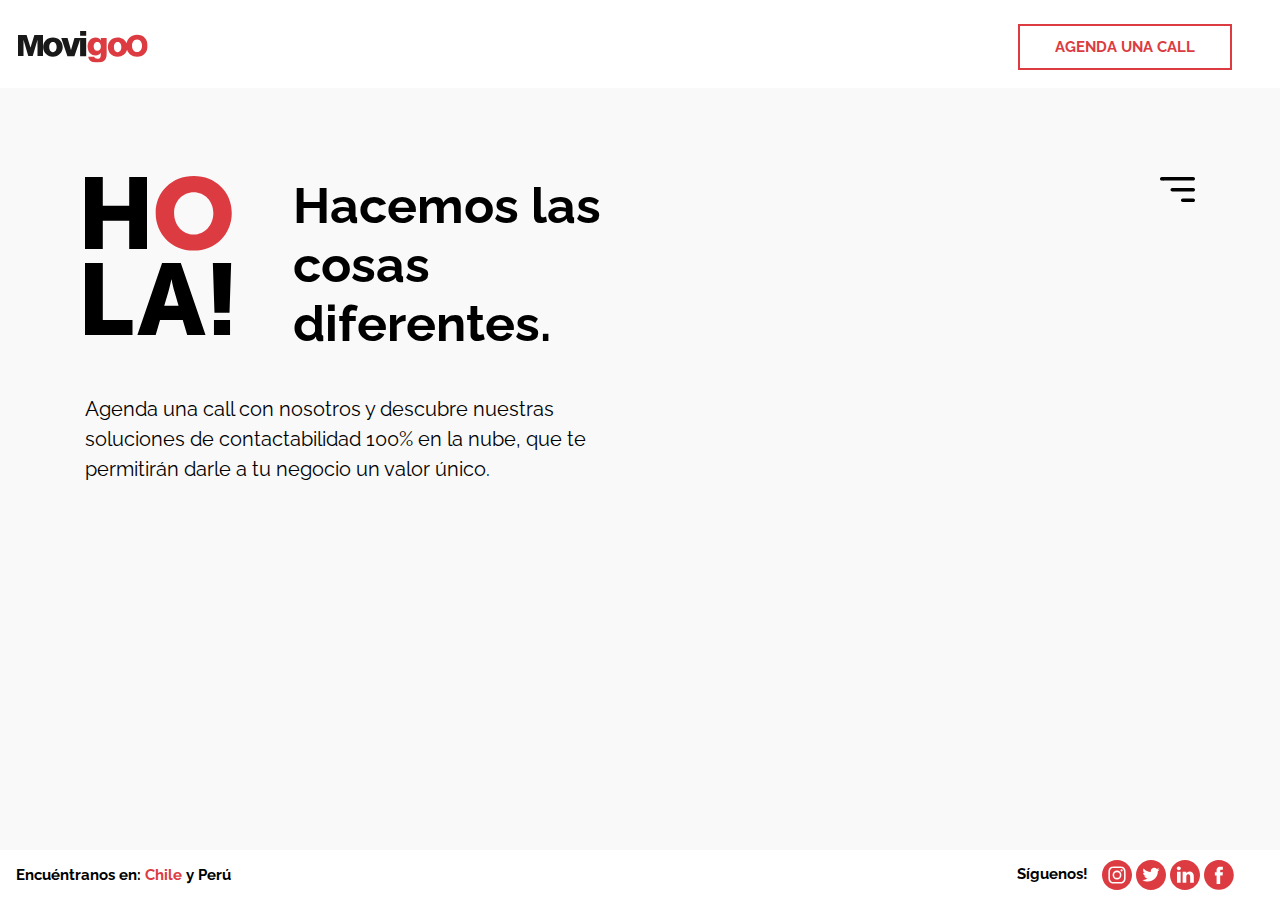
==== index.html @ a59d6f57 "Subiendo sitio Movigoo completo" ====
<!DOCTYPE html>
<html lang="es">
<head>
  <meta charset="UTF-8">
  <meta name="viewport" content="width=device-width, initial-scale=1.0">
  <meta http-equiv="X-UA-Compatible" content="ie=edge">
  <title>..:: Movigoo ::..</title>
  <link rel="stylesheet" href="css/bootstrap.min.css">
  <link rel="stylesheet" href="css/fontawesome.min.css">
  <link rel="stylesheet" href="css/estilos.css">
</head>
<body>
  <header>
    <div class="row w-100 h-100 align-content-center">
      <div class="col-5 col-md-6 d-flex align-items-center logo">
        <a href="index.html"><img src="images/logo.svg" alt="Movigoo"></a>
      </div>
      <div class="col-7 col-md-6 btn_header">
        <a href="#" class="btn btn-outline-danger">AGENDA UNA CALL</a>
      </div>
    </div>
  </header>
  <main>
    <section id="home">
      <div class="container">
        <div class="row">
          <div class="col-md-6 left_content">
            <div class="top_content d-flex">
              <img src="images/hola.svg" alt="Hola" class="img-fluid">
              <h1>Hacemos las cosas diferentes.</h1>
            </div>
            <div class="bottom_content">
              <p>
                Agenda una call con nosotros y descubre nuestras soluciones de contactabilidad 100% en la nube, que te permitirán darle a tu negocio un valor único.
              </p>
            </div>
          </div>
          <div class="col-md-6 right_content">
            <a id="menu_ppal" href="index.html" class="mn_hamb">
              <img src="images/menu-negro.svg" alt="Menu" class="img-fluid" id="img_menu">
            </a>
            <div id="mySidenav" class="sidenav">
              <a id="cerrar" href="javascript:void(0)" class="closebtn">&times;</a>
              <div class="item_menu">
                Soluciones
                <ul>
                  <li>
                    <a href="soluciones_clientes.html">Experiencia de clientes</a>
                  </li>
                  <li>
                    <a href="soluciones_marketing.html">Ventas y Marketing</a>
                  </li>
                  <li>
                    <a href="soluciones_servicios.html">Servicio al Cliente</a>
                  </li>
                </ul>
              </div>
              <div class="item_menu">
                Servicios
                <ul>
                  <li>
                    <a href="pure_cloud.html">PureCloud</a>
                  </li>
                  <li>
                    <a href="digital_touchpoints.html">Digital Touchpoints</a>
                  </li>
                  <li>
                    <a href="speech_analytics.html">Speech Analytics</a>
                  </li>
                  <li>
                    <a href="freshworks.html">Freshworks Suite</a>
                  </li>
                  <li>
                    <a href="chatbots.html">Bots</a>
                  </li>
                </ul>
              </div>
              <a href="nosotros.html" class="item_menu">Nosotros</a>
              <a href="contacto.php" class="item_menu">Contacto</a>
            </div>
          </div>
        </div>
      </div>
    </section>
  </main>
  <footer>
    <div class="row w-100 h-100 align-items-center colm_footer">
      <div class="col-md-6 col-lg-8 d-none d-md-block info">
          Encuéntranos en: <span class="txt_rojo">Chile</span> y Perú
      </div>
      <div class="col-md-6 col-lg-4 rs">
        <span class=" d-none d-md-inline-block txt">Síguenos!</span>
        <a href="https://www.instagram.com/movigoo/" target="_blank"><img src="images/icon-instagram.svg" alt="Instagram" class="img-fluid"></a>
        <a href="https://twitter.com/Movigoo" target="_blank"><img src="images/icon-tw.svg" alt="Twitter" class="img-fluid"></a>
        <a href="https://www.linkedin.com/company/movigoo/" target="_blank"><img src="images/icon-linkedin.svg" alt="Linkedin" class="img-fluid"></a>
        <a href="https://www.facebook.com/movigoo" target="_blank"><img src="images/icon-fb.svg" alt="Facebook" class="img-fluid"></a>
      </div>
    </div>
  </footer>
  <script type="text/javascript" src="js/jquery-3.4.1.min.js"></script>
  <script type="text/javascript" src="js/popper.min.js"></script>
  <script type="text/javascript" src="js/bootstrap.min.js"></script>
  <script type="text/javascript" src="js/scripts.js"></script>
</body>
</html>
---- css/estilos.css ----
@import url("https://fonts.googleapis.com/css?family=Raleway:100,200,300,400,500,600,700,800,900&display=swap");
* {
  padding: 0;
  margin: 0;
  -webkit-box-sizing: border-box;
  -moz-box-sizing: border-box;
  box-sizing: border-box; }

a:active,
a:link,
a:focus,
a:visited,
a:hover,
button:active,
button:link,
button:focus,
button:visited,
button:hover,
.btn-primary:not(:disabled):not(.disabled).active:focus,
.btn-primary:not(:disabled):not(.disabled):active:focus,
.show > .btn-primary.dropdown-toggle:focus {
  box-shadow: none !important;
  outline: 0 !important; }

.btn {
  -webkit-transition: .3s all;
  -moz-transition: .3s all;
  -o-transition: .3s all;
  -ms-transition: .3s all;
  transition: .3s all; }

body {
  color: #000000;
  font-family: 'Raleway', sans-serif;
  font-size: 16px;
  font-weight: 400;
  line-height: 18px; }

header {
  background-color: #ffffff;
  height: 88px;
  overflow: hidden;
  padding: 31px 18px 25px;
  position: relative;
  width: 100%; }
  header .logo {
    text-align: left; }
  header .btn_header {
    text-align: right; }
    header .btn_header a {
      border-color: #dc3b41;
      border-radius: 0;
      border-width: 2px;
      color: #dc3b41;
      font-size: 15px;
      font-weight: 700;
      line-height: normal;
      padding: 12px 35px; }
      header .btn_header a:hover {
        background-color: #dc3b41; }

header.hin_nmenu {
  overflow: visible;
  padding: 0px 14px 0px 42px;
  display: flex;
  display: -ms-flexbox;
  display: -webkit-flex;
  flex-flow: row wrap;
  -webkit-flex-flow: row wrap;
  align-items: center;
  -webkit-align-items: center; }
  header.hin_nmenu .bg-light {
    background-color: transparent !important;
    padding: 0;
    width: 100%; }
    header.hin_nmenu .bg-light .navbar-brand {
      margin-right: 45px; }
      header.hin_nmenu .bg-light .navbar-brand img {
        max-height: 42px; }
    header.hin_nmenu .bg-light .navbar-nav .dropdown-toggle:after {
      display: none; }
    header.hin_nmenu .bg-light .navbar-nav .dropdown-menu {
      border: 0px;
      border-radius: 0;
      box-shadow: 0 2px 10px 0 rgba(0, 0, 0, 0.1);
      top: 58px;
      width: 420px; }
      header.hin_nmenu .bg-light .navbar-nav .dropdown-menu .dropdown-item {
        padding: 0px 30px;
        margin-bottom: 20px; }
        header.hin_nmenu .bg-light .navbar-nav .dropdown-menu .dropdown-item .subtit_seccion {
          color: #262626;
          display: block;
          font-size: 15px;
          font-weight: 400;
          line-height: 2; }
        header.hin_nmenu .bg-light .navbar-nav .dropdown-menu .dropdown-item .tit_seccion {
          color: #262626;
          display: block;
          font-size: 20px;
          font-weight: 700;
          line-height: 1.5; }
        header.hin_nmenu .bg-light .navbar-nav .dropdown-menu .dropdown-item:last-child {
          margin-bottom: 0px; }
        header.hin_nmenu .bg-light .navbar-nav .dropdown-menu .dropdown-item:focus, header.hin_nmenu .bg-light .navbar-nav .dropdown-menu .dropdown-item:hover {
          background-color: transparent; }
          header.hin_nmenu .bg-light .navbar-nav .dropdown-menu .dropdown-item:focus .tit_seccion, header.hin_nmenu .bg-light .navbar-nav .dropdown-menu .dropdown-item:hover .tit_seccion {
            color: #dc3b41; }
    header.hin_nmenu .bg-light .navbar-nav .nav-item .nav-link {
      color: #000;
      font-size: 15px;
      font-weight: 400;
      line-height: normal;
      margin-right: 45px;
      padding: 8px 0px;
      text-transform: uppercase; }
    header.hin_nmenu .bg-light .navbar-nav .nav-item:last-child .nav-link {
      margin-right: 0px; }
    header.hin_nmenu .bg-light .navbar-nav .nav-item:hover .nav-link {
      color: #dc3b41;
      font-weight: 700; }
    header.hin_nmenu .bg-light .navbar-nav .nav-item.dropdown:hover .nav-link {
      color: #dc3b41;
      font-weight: 700; }
    header.hin_nmenu .bg-light .navbar-nav .nav-item.dropdown:hover:after {
      background-color: #dc3b41;
      content: "";
      left: 0;
      height: 3px;
      position: absolute;
      width: 96px; }
    header.hin_nmenu .bg-light .navbar-nav .nav-item.active .nav-link {
      color: #dc3b41;
      font-weight: 700; }
    header.hin_nmenu .bg-light .navbar-nav .nav-item.active.dropdown.show {
      position: relative; }
      header.hin_nmenu .bg-light .navbar-nav .nav-item.active.dropdown.show:after {
        background-color: #dc3b41;
        content: "";
        left: 0;
        height: 3px;
        position: absolute;
        width: 96px; }

.hamb_white .navbar-light .navbar-toggler[aria-expanded="false"] {
  filter: invert(1); }

.marketing {
  background-color: #ff3453;
  height: 662px;
  display: flex;
  display: -ms-flexbox;
  display: -webkit-flex;
  flex-flow: row wrap;
  -webkit-flex-flow: row wrap;
  align-items: center;
  -webkit-align-items: center; }
  .marketing .title h1 {
    font-size: 70px;
    font-weight: 700;
    color: #ffffff; }
  .marketing .title p {
    font-size: 20px;
    line-height: 1.5;
    color: #ffffff;
    margin: 0px;
    padding-top: 20px; }
    .marketing .title p .dark {
      font-weight: 700; }

.servicios {
  background-color: #0096ff;
  height: 662px;
  display: flex;
  display: -ms-flexbox;
  display: -webkit-flex;
  flex-flow: row wrap;
  -webkit-flex-flow: row wrap;
  align-items: center;
  -webkit-align-items: center; }
  .servicios .title h1 {
    font-size: 70px;
    font-weight: 700;
    color: #ffffff; }
  .servicios .title p {
    font-size: 20px;
    line-height: 1.5;
    color: #ffffff;
    margin: 0px;
    padding-top: 20px; }

.communications .title {
  margin-top: 60px; }
  .communications .title h3 {
    font-size: 40px;
    font-weight: 700;
    line-height: 1.5;
    color: #000000;
    margin: 0px;
    margin-bottom: 36px;
    margin-right: 120px; }
  .communications .title p {
    font-size: 20px;
    line-height: 1.5;
    color: #000000;
    margin-top: 34px;
    margin: 0px; }

.communications .box_redes {
  display: flex;
  display: -ms-flexbox;
  display: -webkit-flex;
  flex-flow: column;
  -webkit-flex-flow: column;
  align-items: center;
  -webkit-align-items: center;
  justify-content: center;
  -webkit-justify-content: center;
  margin-top: 42px; }
  .communications .box_redes img {
    width: 93px;
    height: 94px;
    margin-bottom: 19px; }
  .communications .box_redes p {
    font-size: 20px;
    font-weight: 700;
    color: #000000;
    margin: 0px; }

.communications .text {
  margin-top: 60px;
  margin-bottom: 40px; }
  .communications .text p {
    font-size: 20px;
    line-height: 1.5;
    color: #000000;
    margin: 0px; }
    .communications .text p .dark {
      font-weight: 700; }

.clientes {
  background-color: #6727e5;
  height: 662px;
  display: flex;
  display: -ms-flexbox;
  display: -webkit-flex;
  flex-flow: row wrap;
  -webkit-flex-flow: row wrap;
  align-items: center;
  -webkit-align-items: center; }
  .clientes .title h1 {
    font-size: 70px;
    font-weight: 700;
    color: #ffffff;
    text-align: center; }
  .clientes .title p {
    font-size: 20px;
    line-height: 1.5;
    color: #ffffff;
    margin: 0px;
    padding-top: 20px;
    text-align: center;
    margin: 0px 15px; }

.formula .title {
  margin-top: 60px; }
  .formula .title h3 {
    font-size: 40px;
    font-weight: 700;
    line-height: 1.5;
    color: #262626;
    margin-right: 185px;
    margin-bottom: 0px; }
  .formula .title p {
    font-size: 20px;
    line-height: 1.5;
    color: #262626;
    margin-bottom: 0px;
    padding-top: 18px; }

.formula .box {
  margin-top: 52px;
  margin-bottom: 40px;
  display: flex;
  display: -ms-flexbox;
  display: -webkit-flex;
  flex-flow: row;
  -webkit-flex-flow: row;
  align-items: center;
  -webkit-align-items: center; }
  .formula .box img {
    width: 90px;
    height: 90px; }
  .formula .box p {
    color: #262626;
    font-size: 20px;
    line-height: 25px;
    margin-bottom: 0;
    margin-left: 30px;
    margin-right: 67px; }

.formula .text p {
  font-size: 20px;
  line-height: 1.5;
  color: #262626;
  margin: 0px;
  padding-bottom: 40px; }

.questions_section .questions {
  margin-top: 60px;
  display: flex;
  display: -ms-flexbox;
  display: -webkit-flex;
  flex-flow: column;
  -webkit-flex-flow: column;
  align-items: flex-start;
  -webkit-align-items: flex-start;
  justify-content: center;
  -webkit-justify-content: center; }
  .questions_section .questions h3 {
    font-size: 40px;
    font-weight: 700;
    line-height: 1.5;
    color: #000000;
    margin-bottom: 22px; }
  .questions_section .questions p {
    font-size: 20px;
    line-height: 1.5;
    color: #000000;
    margin: 0px; }

.questions_section .box_questions {
  margin-top: 36px; }
  .questions_section .box_questions h3 {
    color: #000000;
    font-size: 20px;
    font-weight: 700;
    line-height: 30px;
    text-align: center; }
  .questions_section .box_questions img {
    width: 110px;
    height: 110px;
    display: flex;
    display: -ms-flexbox;
    display: -webkit-flex;
    margin: 0 auto; }
  .questions_section .box_questions p {
    font-size: 20px;
    color: #000000;
    line-height: 25px;
    margin: 0px;
    padding-top: 15px;
    text-align: center; }

.questions_section .text_info {
  margin-top: 40px; }
  .questions_section .text_info h3 {
    font-weight: 700;
    font-size: 20px;
    line-height: 1.5;
    color: #000000; }
  .questions_section .text_info p {
    font-size: 20px;
    line-height: 1.5;
    color: #000000;
    margin-top: 30px; }

.graphic_marketing {
  margin-top: 36px;
  margin-bottom: 30px; }
  .graphic_marketing .img_graphic_destock {
    width: 1245px;
    height: 475px; }
  .graphic_marketing .img_graphic_movil {
    display: none; }
    .graphic_marketing .img_graphic_movil .background {
      background-color: #ff3453;
      width: 308px;
      height: 45px;
      display: flex;
      display: -ms-flexbox;
      display: -webkit-flex;
      position: relative;
      flex-flow: column;
      -webkit-flex-flow: column;
      align-items: center;
      -webkit-align-items: center;
      justify-content: center;
      -webkit-justify-content: center; }
      .graphic_marketing .img_graphic_movil .background:after {
        content: "";
        border-top: 23px solid transparent;
        border-bottom: 22px solid transparent;
        border-left: 22px solid #ff3453;
        position: absolute;
        right: -22px; }
      .graphic_marketing .img_graphic_movil .background a {
        font-family: Raleway;
        font-size: 20px;
        font-weight: 700;
        color: #ffffff; }

.like_movigoo .info {
  margin-bottom: 66px; }
  .like_movigoo .info p {
    font-size: 20px;
    font-weight: 700;
    line-height: 1.5;
    text-align: center;
    color: #000000;
    margin: 0px; }
    .like_movigoo .info p a {
      text-decoration: none;
      color: #000000; }
  .like_movigoo .info .text_serv {
    text-align: start; }

.like_movigoo .box {
  padding-bottom: 40px;
  border-right: solid 1px #dddddd;
  margin-bottom: 130px; }
  .like_movigoo .box:last-child {
    border-right: none; }
  .like_movigoo .box img {
    width: 110px;
    height: 110px;
    display: flex;
    display: -ms-flexbox;
    display: -webkit-flex;
    margin: 0 auto; }
  .like_movigoo .box p {
    font-size: 20px;
    line-height: 30px;
    text-align: center;
    color: #000000;
    margin: 0px;
    padding: 20px 15px 0px; }
  .like_movigoo .box a:hover {
    text-decoration: none; }
    .like_movigoo .box a:hover p {
      color: #dc3b41; }

.like_movigoo .clientes_box {
  border-right: solid 1px #979797; }

main {
  background-color: #f9f9f9;
  height: calc(100vh - (88px + 50px)); }

#home {
  padding: 88px 0px; }
  #home .left_content,
  #home .right_content {
    height: calc(100vh - (88px + 50px + 88px + 88px)); }
  #home .left_content .top_content {
    margin-bottom: 33px; }
    #home .left_content .top_content img {
      margin-right: 61px;
      max-height: 159px; }
    #home .left_content .top_content h1 {
      font-size: 50px;
      font-weight: 700;
      line-height: normal; }
  #home .left_content .bottom_content p {
    font-size: 20px;
    line-height: 1.5; }
  #home .right_content {
    overflow: hidden;
    position: relative;
    padding-top: 1px;
    text-align: right; }
    #home .right_content .sidenav {
      height: 100%;
      width: 100%;
      position: absolute;
      z-index: 1;
      top: 0;
      right: -570px;
      background-color: #f9f9f9;
      overflow-x: hidden;
      -webkit-transition: .3s all;
      -moz-transition: .3s all;
      -o-transition: .3s all;
      -ms-transition: .3s all;
      transition: .3s all;
      padding-top: 60px; }
      #home .right_content .sidenav .item_menu {
        color: #000000;
        cursor: pointer;
        text-decoration: none;
        font-size: 70px;
        font-weight: 700;
        line-height: normal;
        display: block;
        text-transform: uppercase;
        -webkit-transition: .3s all;
        -moz-transition: .3s all;
        -o-transition: .3s all;
        -ms-transition: .3s all;
        transition: .3s all; }
        #home .right_content .sidenav .item_menu ul {
          display: none;
          -webkit-transition: .3s all;
          -moz-transition: .3s all;
          -o-transition: .3s all;
          -ms-transition: .3s all;
          transition: .3s all; }
      #home .right_content .sidenav .item_menu.active {
        color: #dc3b41; }
        #home .right_content .sidenav .item_menu.active ul {
          display: block; }
          #home .right_content .sidenav .item_menu.active ul li {
            height: 24px;
            margin-bottom: 8px;
            display: flex;
            display: -ms-flexbox;
            display: -webkit-flex;
            flex-flow: row wrap;
            -webkit-flex-flow: row wrap;
            align-items: center;
            -webkit-align-items: center;
            justify-content: flex-end;
            -webkit-justify-content: flex-end; }
            #home .right_content .sidenav .item_menu.active ul li a {
              color: #000000;
              font-size: 20px;
              font-weight: 400;
              line-height: normal;
              text-transform: none; }
              #home .right_content .sidenav .item_menu.active ul li a:hover {
                color: #dc3b41;
                text-decoration: none; }
      #home .right_content .sidenav .closebtn {
        color: #000000;
        position: absolute;
        top: -18px;
        right: 10px;
        font-size: 90px;
        line-height: 50px;
        margin-left: 50px; }
        #home .right_content .sidenav .closebtn:hover {
          color: #dc3b41;
          text-decoration: none; }
    #home .right_content .open {
      right: 0; }

#pureCloudHeader {
  background-color: #f9f9f9;
  min-height: 662px;
  padding: 60px 0px; }
  #pureCloudHeader .content_header {
    position: relative;
    display: flex;
    display: -ms-flexbox;
    display: -webkit-flex;
    flex-flow: row wrap;
    -webkit-flex-flow: row wrap;
    align-items: center;
    -webkit-align-items: center;
    justify-content: center;
    -webkit-justify-content: center; }
    #pureCloudHeader .content_header .title_header {
      width: 100%;
      height: 38px; }
      #pureCloudHeader .content_header .title_header p.top_header {
        font-size: 20px;
        line-height: 30px;
        margin: 0;
        text-align: center; }
      #pureCloudHeader .content_header .title_header figure {
        margin-bottom: 18px;
        position: absolute;
        right: 0;
        top: 0; }
    #pureCloudHeader .content_header .center_content {
      margin-top: 22px; }
      #pureCloudHeader .content_header .center_content p.txt_center {
        font-size: 30px;
        line-height: 40px;
        margin-bottom: 28px;
        text-align: center; }
      #pureCloudHeader .content_header .center_content .box_buttons {
        text-align: center;
        margin-bottom: 17px; }
        #pureCloudHeader .content_header .center_content .box_buttons .btn {
          border-radius: 0;
          font-size: 20px;
          font-weight: 700;
          height: 60px;
          width: 210px;
          text-transform: uppercase; }
        #pureCloudHeader .content_header .center_content .box_buttons .btn-danger {
          background-color: #dc3b41;
          border: solid 2px #dc3b41;
          color: white; }
          #pureCloudHeader .content_header .center_content .box_buttons .btn-danger:hover {
            background-color: white;
            border-color: #dc3b41;
            color: #dc3b41; }
        #pureCloudHeader .content_header .center_content .box_buttons .btn-outline-danger {
          border: solid 2px #dc3b41;
          color: #dc3b41; }
          #pureCloudHeader .content_header .center_content .box_buttons .btn-outline-danger:hover {
            background-color: #dc3b41;
            border-color: #dc3b41;
            color: white; }
    #pureCloudHeader .content_header p.txt_preg {
      color: #000;
      font-size: 15px;
      line-height: 2;
      text-align: center; }
      #pureCloudHeader .content_header p.txt_preg a {
        color: #000;
        font-weight: 700; }

#pureCloudHeaderRedSection {
  background-color: #dc3b41;
  color: white;
  padding: 90px 0px 37px;
  position: relative;
  text-align: center; }
  #pureCloudHeaderRedSection .img_sticky {
    position: absolute;
    left: 0;
    margin: 0 auto;
    right: 0;
    top: -280px; }
  #pureCloudHeaderRedSection .pchrs_content h4 {
    font-size: 30px;
    font-weight: 700;
    line-height: 1;
    margin-bottom: 12px; }
  #pureCloudHeaderRedSection .pchrs_content p {
    font-size: 25px;
    font-weight: 400;
    line-height: 1.4;
    margin: 0px auto 23px;
    max-width: 80%; }
  #pureCloudHeaderRedSection .pchrs_content figure img:first-child {
    max-height: 39px; }
  #pureCloudHeaderRedSection .pchrs_content figure img:nth-child(2) {
    max-height: 60px; }
  #pureCloudHeaderRedSection .pchrs_content figure img:nth-child(3) {
    max-height: 37px; }
  #pureCloudHeaderRedSection .pchrs_content figure img:not(:last-child) {
    margin-right: 18px; }

#pureCloudContent {
  padding: 40px 0px 0px; }
  #pureCloudContent p {
    font-size: 20px;
    line-height: 1.5; }
  #pureCloudContent p.txt_grande {
    font-size: 25px;
    line-height: 1.4; }
  #pureCloudContent .titulo {
    margin-bottom: 33px; }
    #pureCloudContent .titulo h1 {
      font-size: 40px;
      font-weight: 700;
      line-height: 1.5;
      margin-bottom: 10px;
      text-transform: uppercase; }
  #pureCloudContent .texto_centrado {
    margin-bottom: 54px; }
    #pureCloudContent .texto_centrado p b {
      display: block; }
    #pureCloudContent .texto_centrado p:last-child {
      margin-bottom: 0px; }
    #pureCloudContent .texto_centrado .integraciones {
      margin-top: 25px;
      text-align: center; }
      #pureCloudContent .texto_centrado .integraciones img {
        margin-right: 34px; }
        #pureCloudContent .texto_centrado .integraciones img:nth-child(1) {
          max-height: 101px; }
        #pureCloudContent .texto_centrado .integraciones img:nth-child(2) {
          max-height: 40px; }
        #pureCloudContent .texto_centrado .integraciones img:nth-child(3) {
          margin-right: 0px;
          max-height: 101px; }
  #pureCloudContent .iconos_texto .top {
    display: flex;
    display: -ms-flexbox;
    display: -webkit-flex;
    flex-flow: row;
    -webkit-flex-flow: row;
    align-items: center;
    -webkit-align-items: center;
    justify-content: flex-start;
    -webkit-justify-content: flex-start; }
    #pureCloudContent .iconos_texto .top figure img {
      max-height: 80px; }
    #pureCloudContent .iconos_texto .top h3 {
      font-size: 20px;
      font-weight: 700;
      line-height: normal;
      margin-left: 20px;
      text-transform: uppercase; }

#pureCloudFooter .text_precios {
  margin-top: 60px; }
  #pureCloudFooter .text_precios p {
    font-size: 25px;
    line-height: 1.4;
    text-align: center;
    color: #000000; }
  #pureCloudFooter .text_precios .dark {
    font-weight: 700;
    padding-top: 20px;
    margin: 0px; }
  #pureCloudFooter .text_precios .box_buttons {
    display: flex;
    display: -ms-flexbox;
    display: -webkit-flex;
    flex-flow: column;
    -webkit-flex-flow: column;
    align-items: center;
    -webkit-align-items: center;
    justify-content: center;
    -webkit-justify-content: center;
    margin-top: 58px;
    margin-bottom: 138px; }
    #pureCloudFooter .text_precios .box_buttons .btn-danger {
      background-color: #dc3b41;
      border: 2px solid #dc3b41;
      border-radius: 0;
      width: 448px;
      height: 60px;
      font-size: 20px;
      font-weight: 700;
      text-align: center; }
      #pureCloudFooter .text_precios .box_buttons .btn-danger:hover {
        background-color: #FFF;
        border-color: #dc3b41;
        color: #dc3b41; }
    #pureCloudFooter .text_precios .box_buttons .precio_button {
      border-radius: 0;
      width: 448px;
      height: 60px;
      font-size: 20px;
      font-weight: 700;
      text-align: center;
      color: #dc3b41;
      border: solid 3px #dc3b41;
      border-radius: none !important; }
      #pureCloudFooter .text_precios .box_buttons .precio_button:hover {
        background-color: #dc3b41;
        border-color: #dc3b41;
        color: #FFF; }
  #pureCloudFooter .text_precios .mg-pb {
    margin: 0px 0px 60px; }
  #pureCloudFooter .text_precios .top_content {
    text-align: left; }
    #pureCloudFooter .text_precios .top_content h2 {
      font-size: 40px;
      font-weight: 700;
      margin-bottom: 20px;
      line-height: 1.5; }
    #pureCloudFooter .text_precios .top_content p {
      font-size: 20px;
      line-height: 1.5;
      margin-bottom: 60px;
      text-align: left; }

.mb-80 {
  margin-bottom: 80px; }

.inicio_digitalt {
  background-color: #7d00ff;
  min-height: 662px;
  padding: 0px 0px;
  display: flex;
  display: -ms-flexbox;
  display: -webkit-flex;
  flex-flow: row wrap;
  -webkit-flex-flow: row wrap;
  align-items: center;
  -webkit-align-items: center;
  justify-content: center;
  -webkit-justify-content: center; }
  .inicio_digitalt .content_header {
    position: relative;
    display: flex;
    display: -ms-flexbox;
    display: -webkit-flex;
    flex-flow: row wrap;
    -webkit-flex-flow: row wrap;
    align-items: center;
    -webkit-align-items: center;
    justify-content: center;
    -webkit-justify-content: center; }
    .inicio_digitalt .content_header .title_header {
      width: 100%;
      height: 38px; }
      .inicio_digitalt .content_header .title_header h1 {
        font-size: 40px;
        font-weight: 700;
        line-height: 1.5;
        text-align: center;
        color: #ffffff; }
    .inicio_digitalt .content_header .center_content {
      margin-top: 22px; }
      .inicio_digitalt .content_header .center_content p {
        font-size: 30px;
        line-height: 1.33;
        text-align: center;
        color: #ffffff;
        padding: 0px 33px; }
      .inicio_digitalt .content_header .center_content .box_buttons {
        text-align: center;
        margin-bottom: 17px; }
        .inicio_digitalt .content_header .center_content .box_buttons .btn {
          border-radius: 0;
          font-size: 20px;
          font-weight: 700;
          height: 60px;
          width: 210px;
          text-transform: uppercase; }
        .inicio_digitalt .content_header .center_content .box_buttons .btn-danger {
          background-color: #dc3b41;
          border: solid 2px #dc3b41;
          color: white;
          margin-right: 30px; }
          .inicio_digitalt .content_header .center_content .box_buttons .btn-danger:hover {
            background-color: white;
            border-color: #dc3b41;
            color: #dc3b41; }
        .inicio_digitalt .content_header .center_content .box_buttons .btn-outline-danger {
          border: solid 2px #ffffff;
          color: #ffffff; }
          .inicio_digitalt .content_header .center_content .box_buttons .btn-outline-danger:hover {
            background-color: #dc3b41;
            border-color: #dc3b41;
            color: white; }
    .inicio_digitalt .content_header p.txt_preg {
      font-size: 15px;
      line-height: 2;
      text-align: center;
      color: #ffffff; }
      .inicio_digitalt .content_header p.txt_preg a {
        color: #ffffff;
        font-weight: 700; }
  .inicio_digitalt .redes ul {
    list-style: none;
    display: flex;
    display: -ms-flexbox;
    display: -webkit-flex;
    flex-flow: row wrap;
    -webkit-flex-flow: row wrap;
    align-items: center;
    -webkit-align-items: center;
    justify-content: center;
    -webkit-justify-content: center; }
    .inicio_digitalt .redes ul li {
      margin-right: 20px; }
      .inicio_digitalt .redes ul li:last-child {
        margin-right: 0px; }
      .inicio_digitalt .redes ul li img {
        max-height: 50px; }

.text_digital .box {
  display: flex;
  display: -ms-flexbox;
  display: -webkit-flex;
  flex-flow: row;
  -webkit-flex-flow: row;
  align-items: center;
  -webkit-align-items: center;
  justify-content: flex-start;
  -webkit-justify-content: flex-start;
  margin-top: 60px;
  margin-bottom: 40px; }
  .text_digital .box:last-child {
    border: none; }
  .text_digital .box ul {
    display: flex;
    display: -ms-flexbox;
    display: -webkit-flex;
    flex-flow: row;
    -webkit-flex-flow: row;
    align-items: center;
    -webkit-align-items: center;
    justify-content: flex-start;
    -webkit-justify-content: flex-start;
    width: 100%;
    list-style: none; }
    .text_digital .box ul li {
      padding: 0px 30px 0px 30px;
      border-right: solid 2px #979797; }
      .text_digital .box ul li:last-child {
        border: none; }
      .text_digital .box ul li:first-child {
        padding: 0px 30px 0px 0px; }
      .text_digital .box ul li a {
        font-size: 20px;
        color: #000000;
        text-transform: uppercase;
        text-decoration: none; }
      .text_digital .box ul li .active {
        color: #7d00ff;
        font-weight: 700; }

.text_digital .text p {
  font-size: 20px;
  line-height: 1.5;
  color: #000000; }

.text_digital .text .title_box {
  font-size: 40px;
  font-weight: 700;
  line-height: 1.5;
  color: #000000; }

.text_digital .Benefits p {
  font-size: 25px;
  line-height: 1.4;
  color: #000000;
  margin: 0px;
  padding-bottom: 30px; }

.text_digital .Benefits .box_buttons_benefits {
  margin-bottom: 58px; }
  .text_digital .Benefits .box_buttons_benefits .wasp {
    width: 331px;
    height: 80px;
    background-color: #00dc87;
    font-size: 20px;
    font-weight: 700;
    text-align: center;
    color: #ffffff;
    text-transform: uppercase;
    border: none;
    border-radius: 0;
    margin-right: 30px; }
    .text_digital .Benefits .box_buttons_benefits .wasp img {
      width: 38px;
      height: 38px;
      margin-right: 10px; }
  .text_digital .Benefits .box_buttons_benefits .chat {
    width: 331px;
    height: 80px;
    background-color: #3d3193;
    font-weight: 700;
    font-size: 20px;
    text-align: center;
    color: #ffffff;
    text-transform: uppercase;
    border: none;
    border-radius: 0; }
    .text_digital .Benefits .box_buttons_benefits .chat img {
      width: 38px;
      height: 44px;
      margin-right: 10px; }
  .text_digital .Benefits .box_buttons_benefits .btn {
    line-height: 3.2; }

.text_digital .text_precios p {
  font-size: 25px;
  line-height: 1.4;
  text-align: center;
  color: #000000; }

.text_digital .text_precios .dark {
  font-weight: 700;
  padding-top: 20px;
  margin: 0px; }

.text_digital .text_precios .box_buttons {
  display: flex;
  display: -ms-flexbox;
  display: -webkit-flex;
  flex-flow: column;
  -webkit-flex-flow: column;
  align-items: center;
  -webkit-align-items: center;
  justify-content: center;
  -webkit-justify-content: center;
  margin-top: 58px;
  margin-bottom: 138px; }
  .text_digital .text_precios .box_buttons .precio_button {
    width: 448px;
    height: 60px;
    font-size: 20px;
    font-weight: 700;
    text-align: center;
    color: #dc3b41;
    border: solid 3px #dc3b41;
    border-radius: none !important; }

.inicio_chatbots {
  background-color: #3d3193;
  min-height: 662px;
  padding: 168px 0px; }
  .inicio_chatbots .content_header {
    position: relative;
    display: flex;
    display: -ms-flexbox;
    display: -webkit-flex;
    flex-flow: row wrap;
    -webkit-flex-flow: row wrap;
    align-items: center;
    -webkit-align-items: center;
    justify-content: center;
    -webkit-justify-content: center; }
    .inicio_chatbots .content_header .title_header {
      width: 100%;
      height: 38px; }
      .inicio_chatbots .content_header .title_header h1 {
        font-size: 40px;
        font-weight: 700;
        line-height: 1.5;
        text-align: center;
        color: #ffffff; }
    .inicio_chatbots .content_header .center_content {
      margin-top: 22px; }
      .inicio_chatbots .content_header .center_content p {
        font-size: 30px;
        line-height: 1.33;
        text-align: center;
        color: #ffffff;
        padding: 0px 33px;
        margin-top: 20px; }
      .inicio_chatbots .content_header .center_content .box_buttons {
        text-align: center;
        margin-top: 68px; }
        .inicio_chatbots .content_header .center_content .box_buttons .btn {
          border-radius: 0;
          font-size: 20px;
          font-weight: 700;
          height: 60px;
          width: 210px;
          text-transform: uppercase; }
        .inicio_chatbots .content_header .center_content .box_buttons .btn-danger {
          background-color: #dc3b41;
          border: solid 2px #dc3b41;
          color: white;
          margin-right: 30px; }
          .inicio_chatbots .content_header .center_content .box_buttons .btn-danger:hover {
            background-color: white;
            border-color: #dc3b41;
            color: #dc3b41; }
        .inicio_chatbots .content_header .center_content .box_buttons .btn-outline-danger {
          border: solid 2px #ffffff;
          color: #ffffff; }
          .inicio_chatbots .content_header .center_content .box_buttons .btn-outline-danger:hover {
            background-color: #dc3b41;
            border-color: #dc3b41;
            color: white; }
    .inicio_chatbots .content_header p.txt_preg {
      font-size: 15px;
      line-height: 2;
      text-align: center;
      color: #ffffff; }
      .inicio_chatbots .content_header p.txt_preg a {
        color: #ffffff;
        font-weight: 700; }

.text_chatbots .box {
  display: flex;
  display: -ms-flexbox;
  display: -webkit-flex;
  flex-flow: row;
  -webkit-flex-flow: row;
  align-items: center;
  -webkit-align-items: center;
  justify-content: flex-start;
  -webkit-justify-content: flex-start;
  margin-top: 60px;
  margin-bottom: 40px; }
  .text_chatbots .box:last-child {
    border: none; }
  .text_chatbots .box ul {
    display: flex;
    display: -ms-flexbox;
    display: -webkit-flex;
    flex-flow: row;
    -webkit-flex-flow: row;
    align-items: center;
    -webkit-align-items: center;
    justify-content: flex-start;
    -webkit-justify-content: flex-start;
    width: 100%;
    list-style: none; }
    .text_chatbots .box ul li {
      padding: 0px 30px 0px 30px;
      border-right: solid 2px #979797; }
      .text_chatbots .box ul li:last-child {
        border: none; }
      .text_chatbots .box ul li:first-child {
        padding: 0px 30px 0px 0px; }
      .text_chatbots .box ul li a {
        font-size: 20px;
        color: #000000;
        text-transform: uppercase;
        text-decoration: none; }
      .text_chatbots .box ul li .active {
        font-weight: 700;
        color: #3d3193; }

.text_chatbots .text p {
  font-size: 20px;
  line-height: 1.5;
  color: #000000; }

.text_chatbots .text .title_box {
  font-size: 40px;
  font-weight: 700;
  line-height: 1.5;
  color: #000000;
  margin: 30px 0px 40px;
  margin-right: 200px; }

.text_chatbots .text ul {
  margin-left: 23px; }
  .text_chatbots .text ul li {
    list-style-image: url("../images/check.svg");
    font-size: 20px;
    line-height: 1.5;
    margin-bottom: 18px; }

.text_chatbots .text_precios {
  margin-top: 70px; }
  .text_chatbots .text_precios p {
    font-size: 25px;
    line-height: 1.4;
    text-align: center;
    color: #000000; }
  .text_chatbots .text_precios .dark {
    font-weight: 700;
    padding-top: 20px;
    margin: 0px; }
  .text_chatbots .text_precios .box_buttons {
    display: flex;
    display: -ms-flexbox;
    display: -webkit-flex;
    flex-flow: column;
    -webkit-flex-flow: column;
    align-items: center;
    -webkit-align-items: center;
    justify-content: center;
    -webkit-justify-content: center;
    margin-top: 58px;
    margin-bottom: 138px; }
    .text_chatbots .text_precios .box_buttons .precio_button {
      width: 448px;
      height: 60px;
      font-size: 20px;
      font-weight: 700;
      text-align: center;
      color: #dc3b41;
      border: solid 3px #dc3b41;
      border-radius: none !important; }
      .text_chatbots .text_precios .box_buttons .precio_button:hover {
        color: #FFF; }

#planes_pure_cloud {
  background-color: #f9f9f9;
  padding-bottom: 50px; }
  #planes_pure_cloud .titulo {
    margin: 50px 0px; }
    #planes_pure_cloud .titulo h2 {
      font-size: 30px;
      line-height: normal; }
      #planes_pure_cloud .titulo h2 b {
        font-weight: 700; }
  #planes_pure_cloud .plan {
    border-right: solid 1px #000000;
    padding: 10px 32px 12px; }
    #planes_pure_cloud .plan h4 {
      color: #dc3b41;
      font-weight: 700;
      margin-bottom: 10px; }
    #planes_pure_cloud .plan figure {
      height: 150px;
      display: flex;
      display: -ms-flexbox;
      display: -webkit-flex;
      flex-flow: row;
      -webkit-flex-flow: row;
      align-items: center;
      -webkit-align-items: center;
      justify-content: center;
      -webkit-justify-content: center; }
      #planes_pure_cloud .plan figure img {
        max-height: 141px; }
    #planes_pure_cloud .plan:first-child figure img {
      max-height: 79px; }
    #planes_pure_cloud .plan:last-child {
      border-right: 0; }
    #planes_pure_cloud .plan p {
      height: 36px; }
      #planes_pure_cloud .plan p:last-child {
        height: auto;
        margin-bottom: 0px; }

footer {
  background-color: #ffffff;
  height: 50px;
  font-size: 15px;
  font-weight: 700;
  overflow: hidden;
  padding: 0px 16px;
  position: relative;
  width: 100%; }
  footer .info {
    text-align: left; }
  footer .rs {
    text-align: right; }
    footer .rs span.txt {
      margin-right: 10px; }

.footer_internas {
  height: 270px;
  background-color: #262626; }
  .footer_internas .logo {
    padding: 0px 10px;
    margin-top: 50px; }
    .footer_internas .logo img {
      width: 153px;
      height: 38px; }
  .footer_internas .box_options {
    padding: 0px 10px;
    margin-top: 50px; }
    .footer_internas .box_options h3 {
      font-size: 15px;
      font-weight: 700;
      color: #ffffff; }
    .footer_internas .box_options ul {
      list-style: none; }
      .footer_internas .box_options ul li {
        margin: 14px 0px; }
        .footer_internas .box_options ul li a {
          font-size: 15px;
          color: #ffffff;
          font-weight: normal;
          text-decoration: none; }
      .footer_internas .box_options ul .700 {
        margin: 0px 0px 14px; }
        .footer_internas .box_options ul .700 a {
          font-weight: 700; }
  .footer_internas .redes ul {
    display: flex;
    display: -ms-flexbox;
    display: -webkit-flex;
    flex-flow: row;
    -webkit-flex-flow: row;
    align-items: center;
    -webkit-align-items: center;
    justify-content: flex-start;
    -webkit-justify-content: flex-start; }
    .footer_internas .redes ul li a img {
      width: 30px;
      height: 30px;
      margin-right: 10px; }
  .footer_internas .redes .destock {
    font-weight: normal;
    font-size: 15px;
    font-weight: 700;
    line-height: 1.67;
    color: #ffffff;
    margin-right: 90px; }
  .footer_internas .text_movil {
    display: none; }

#nosotros {
  background: url("../images/movigoo-banner-lg.jpg") repeat fixed;
  background-position: center center;
  -webkit-background-size: cover;
  -moz-background-size: cover;
  -o-background-size: cover;
  background-size: cover;
  height: 662px;
  overflow: hidden;
  position: relative;
  width: 100%;
  display: flex;
  display: -ms-flexbox;
  display: -webkit-flex;
  flex-flow: row wrap;
  -webkit-flex-flow: row wrap;
  align-items: center;
  -webkit-align-items: center; }
  #nosotros .info figure img {
    max-height: 81px; }
  #nosotros .info h2 {
    color: white;
    font-size: 50px;
    font-weight: 700;
    line-height: normal; }

#nosotros_content .top_info {
  font-size: 15px;
  font-weight: 700;
  line-height: normal;
  margin: 16px 0px 46px; }

#nosotros_content .right_content .txt_big {
  font-size: 40px;
  font-weight: 700;
  line-height: 1.5;
  margin-bottom: 33px; }

#nosotros_content .right_content .texto_grande {
  font-size: 25px;
  line-height: 1.4; }

#nosotros_content .right_content p.txt_grande {
  font-size: 25px;
  line-height: 1.4; }

#nosotros_content .right_content p {
  font-size: 20px;
  line-height: 1.5;
  margin-bottom: 40px; }

#nosotros_content .right_content .logos_cmp figure {
  margin-bottom: 40px; }
  #nosotros_content .right_content .logos_cmp figure img {
    max-height: 54px; }

#nosotros_content .right_content .imgnos_final {
  margin-bottom: 90px; }
  #nosotros_content .right_content .imgnos_final img {
    max-height: 96px; }

.txt_rojo {
  color: #dc3b41; }

#freshworks {
  background-color: #f9f9f9;
  height: 662px;
  display: flex;
  display: -ms-flexbox;
  display: -webkit-flex;
  flex-flow: row wrap;
  -webkit-flex-flow: row wrap;
  align-items: center;
  -webkit-align-items: center;
  justify-content: center;
  -webkit-justify-content: center; }
  #freshworks .top_header {
    text-align: center; }
    #freshworks .top_header figure {
      margin-bottom: 28px; }
      #freshworks .top_header figure img {
        max-height: 46px; }
    #freshworks .top_header h1 {
      font-size: 40px;
      font-weight: 700;
      line-height: 1.5;
      margin-bottom: 20px; }
    #freshworks .top_header p {
      font-size: 30px;
      line-height: 1.33;
      margin-bottom: 20px; }
    #freshworks .top_header .box_buttons {
      text-align: center;
      margin-bottom: 17px; }
      #freshworks .top_header .box_buttons .btn {
        border-radius: 0;
        font-size: 20px;
        font-weight: 700;
        height: 60px;
        width: 210px;
        text-transform: uppercase; }
      #freshworks .top_header .box_buttons .btn-danger {
        background-color: #dc3b41;
        border: solid 2px #dc3b41;
        color: white; }
        #freshworks .top_header .box_buttons .btn-danger:hover {
          background-color: white;
          border-color: #dc3b41;
          color: #dc3b41; }
      #freshworks .top_header .box_buttons .btn-outline-danger {
        border: solid 2px #dc3b41;
        color: #dc3b41; }
        #freshworks .top_header .box_buttons .btn-outline-danger:hover {
          background-color: #dc3b41;
          border-color: #dc3b41;
          color: white; }
    #freshworks .top_header p.txt_preg {
      color: #000;
      font-size: 15px;
      line-height: 2;
      text-align: center; }
      #freshworks .top_header p.txt_preg a {
        color: #000;
        font-weight: 700; }

#freshworksBlank {
  padding: 60px 0px; }
  #freshworksBlank .container {
    max-width: 930px; }
  #freshworksBlank .content p {
    font-size: 20px;
    line-height: 1.5; }
  #freshworksBlank .content h5 {
    font-size: 25px;
    line-height: 1.4;
    margin-top: 24px;
    margin-bottom: 55px;
    text-align: center; }
  #freshworksBlank .content .logo_fbl figure img {
    max-height: 60px; }
  #freshworksBlank .content .text_precios {
    margin-top: 60px; }
    #freshworksBlank .content .text_precios p {
      font-size: 25px;
      line-height: 1.4;
      text-align: center;
      color: #000000; }
    #freshworksBlank .content .text_precios .dark {
      font-weight: 700;
      padding-top: 20px;
      margin: 0px; }
    #freshworksBlank .content .text_precios .box_buttons {
      display: flex;
      display: -ms-flexbox;
      display: -webkit-flex;
      flex-flow: column;
      -webkit-flex-flow: column;
      align-items: center;
      -webkit-align-items: center;
      justify-content: center;
      -webkit-justify-content: center;
      margin-top: 58px;
      margin-bottom: 138px; }
      #freshworksBlank .content .text_precios .box_buttons .btn-danger {
        background-color: #dc3b41;
        border: 2px solid #dc3b41;
        border-radius: 0;
        width: 448px;
        height: 60px;
        font-size: 20px;
        font-weight: 700;
        text-align: center; }
        #freshworksBlank .content .text_precios .box_buttons .btn-danger:hover {
          background-color: #FFF;
          border-color: #dc3b41;
          color: #dc3b41; }
      #freshworksBlank .content .text_precios .box_buttons .precio_button {
        border-radius: 0;
        width: 448px;
        height: 60px;
        font-size: 20px;
        font-weight: 700;
        text-align: center;
        color: #dc3b41;
        border: solid 3px #dc3b41;
        border-radius: none !important; }
        #freshworksBlank .content .text_precios .box_buttons .precio_button:hover {
          background-color: #dc3b41;
          border-color: #dc3b41;
          color: #FFF; }
    #freshworksBlank .content .text_precios .mg-pb {
      margin: 0px 0px 60px; }
  #freshworksBlank .content .freshwork_iptions figure {
    margin-bottom: 15px; }
    #freshworksBlank .content .freshwork_iptions figure img {
      max-height: 40px; }
  #freshworksBlank .content .freshwork_iptions h4 {
    font-size: 22px;
    font-weight: 700;
    line-height: 1.5;
    margin-bottom: 17px; }
  #freshworksBlank .content .freshwork_iptions p {
    font-size: 20px;
    line-height: 1.5; }
  #freshworksBlank .mb-40 {
    margin-bottom: 40px; }

#speech_analytics {
  background-color: #fb5e49;
  color: white;
  height: 662px;
  display: flex;
  display: -ms-flexbox;
  display: -webkit-flex;
  flex-flow: row wrap;
  -webkit-flex-flow: row wrap;
  align-items: center;
  -webkit-align-items: center;
  justify-content: center;
  -webkit-justify-content: center; }
  #speech_analytics .title {
    text-align: center; }
    #speech_analytics .title h1 {
      font-size: 40px;
      font-weight: 700;
      line-height: 1.5;
      margin-bottom: 20px; }
    #speech_analytics .title p {
      font-size: 30px;
      line-height: 1.33;
      margin-bottom: 55px; }
    #speech_analytics .title .box_buttons {
      text-align: center;
      margin-bottom: 17px; }
      #speech_analytics .title .box_buttons .btn {
        border-radius: 0;
        font-size: 20px;
        font-weight: 700;
        height: 60px;
        width: 210px;
        text-transform: uppercase; }
      #speech_analytics .title .box_buttons .btn-danger {
        background-color: #FFF;
        border: solid 2px #FFF;
        color: #fb5e49; }
        #speech_analytics .title .box_buttons .btn-danger:hover {
          background-color: #fb5e49;
          border-color: #FFF;
          color: #FFF; }
      #speech_analytics .title .box_buttons .btn-outline-danger {
        border: solid 2px #FFF;
        color: #FFF; }
        #speech_analytics .title .box_buttons .btn-outline-danger:hover {
          background-color: #FFF;
          border-color: #FFF;
          color: #fb5e49; }
    #speech_analytics .title p.txt_preg {
      color: #FFF;
      font-size: 15px;
      line-height: 2;
      text-align: center; }
      #speech_analytics .title p.txt_preg a {
        color: #FFF;
        font-weight: 700; }

#speech_analytics_content {
  background-color: #fff; }
  #speech_analytics_content .container {
    max-width: 930px; }
  #speech_analytics_content .box {
    padding: 60px 0px; }
    #speech_analytics_content .box p {
      font-size: 20px;
      line-height: 1.5; }
    #speech_analytics_content .box h5 {
      font-size: 25px;
      line-height: 1.4;
      margin-top: 24px;
      margin-bottom: 55px;
      text-align: center; }
    #speech_analytics_content .box .item_iconos figure {
      margin-bottom: 25px; }
      #speech_analytics_content .box .item_iconos figure img {
        display: block;
        margin: 0 auto;
        max-height: 100px; }
    #speech_analytics_content .box .item_iconos p {
      font-size: 20px;
      line-height: 1.2;
      text-align: center; }
    #speech_analytics_content .box .text_precios {
      margin-top: 60px; }
      #speech_analytics_content .box .text_precios p {
        font-size: 25px;
        line-height: 1.4;
        text-align: center;
        color: #000000; }
      #speech_analytics_content .box .text_precios .dark {
        font-weight: 700;
        padding-top: 20px;
        margin: 0px; }
      #speech_analytics_content .box .text_precios .box_buttons {
        display: flex;
        display: -ms-flexbox;
        display: -webkit-flex;
        flex-flow: column;
        -webkit-flex-flow: column;
        align-items: center;
        -webkit-align-items: center;
        justify-content: center;
        -webkit-justify-content: center;
        margin-top: 58px;
        margin-bottom: 138px; }
        #speech_analytics_content .box .text_precios .box_buttons .btn-danger {
          background-color: #dc3b41;
          border: 2px solid #dc3b41;
          border-radius: 0;
          width: 448px;
          height: 60px;
          font-size: 20px;
          font-weight: 700;
          text-align: center; }
          #speech_analytics_content .box .text_precios .box_buttons .btn-danger:hover {
            background-color: #FFF;
            border-color: #dc3b41;
            color: #dc3b41; }
        #speech_analytics_content .box .text_precios .box_buttons .precio_button {
          border-radius: 0;
          width: 448px;
          height: 60px;
          font-size: 20px;
          font-weight: 700;
          text-align: center;
          color: #dc3b41;
          border: solid 3px #dc3b41;
          border-radius: none !important; }
          #speech_analytics_content .box .text_precios .box_buttons .precio_button:hover {
            background-color: #dc3b41;
            border-color: #dc3b41;
            color: #FFF; }
      #speech_analytics_content .box .text_precios .mg-pb {
        margin: 0px 0px 60px; }

#contacto {
  padding: 40px 0px; }
  #contacto .left_content {
    padding-right: 30px; }
    #contacto .left_content h1 {
      font-size: 70px;
      font-weight: 700;
      line-height: 1.14;
      margin-bottom: 16px; }
    #contacto .left_content p {
      font-size: 15px;
      line-height: 1.33;
      margin-bottom: 55px; }
    #contacto .left_content .info_ubic {
      margin-bottom: 28px;
      display: flex;
      display: -ms-flexbox;
      display: -webkit-flex;
      flex-flow: row wrap;
      -webkit-flex-flow: row wrap;
      align-items: center;
      -webkit-align-items: center;
      justify-content: flex-start;
      -webkit-justify-content: flex-start; }
      #contacto .left_content .info_ubic .icon {
        min-width: 37px;
        display: flex;
        display: -ms-flexbox;
        display: -webkit-flex;
        flex-flow: row wrap;
        -webkit-flex-flow: row wrap;
        align-items: center;
        -webkit-align-items: center;
        justify-content: center;
        -webkit-justify-content: center; }
        #contacto .left_content .info_ubic .icon img {
          margin-right: 10px; }
      #contacto .left_content .info_ubic .info {
        width: calc(100% - 37px); }
        #contacto .left_content .info_ubic .info h4 {
          font-size: 15px;
          font-weight: 700;
          line-height: normal;
          margin-bottom: 5px;
          text-transform: uppercase; }
        #contacto .left_content .info_ubic .info p {
          font-size: 15px;
          font-weight: 400;
          line-height: 1.33;
          margin-bottom: 0px; }
  #contacto .right_content h3 {
    font-size: 25px;
    font-weight: 700;
    line-height: 1.2;
    margin-bottom: 22px; }
  #contacto .right_content .controls .form-control:not(textarea) {
    border-radius: 0px;
    height: 45px;
    font-size: 15px;
    line-height: 2;
    padding: 0px 15px; }
  #contacto .right_content .controls .form-control:focus {
    border-radius: 0px;
    border-color: #dc3b41;
    box-shadow: none; }
  #contacto .right_content .controls textarea {
    margin-bottom: 2px; }
  #contacto .right_content .controls .text-danger {
    margin-bottom: .2rem; }
  #contacto .right_content .boton {
    padding: 0px .75rem; }
    #contacto .right_content .boton .btn-danger {
      font-size: 15px;
      font-weight: 700;
      height: 42px;
      line-height: normal;
      width: 100%; }

#contacto_freshworks {
  padding: 63px 0px; }
  #contacto_freshworks .left_content {
    padding-right: 30px; }
    #contacto_freshworks .left_content img {
      width: 231px;
      height: 46px;
      margin-bottom: 35px; }
    #contacto_freshworks .left_content h1 {
      font-size: 70px;
      font-weight: 700;
      line-height: 1.14;
      margin-bottom: 16px;
      margin-bottom: 35px; }
    #contacto_freshworks .left_content p {
      font-size: 20px;
      line-height: 1;
      color: #000000; }
    #contacto_freshworks .left_content .obligatorio {
      font-size: 15px;
      line-height: 1.33;
      color: #dc3b41;
      margin: 0px; }
    #contacto_freshworks .left_content .info_check {
      margin-top: 24px; }
      #contacto_freshworks .left_content .info_check .form-check input {
        background-color: red;
        width: 18px;
        height: 18px; }
      #contacto_freshworks .left_content .info_check .form-check img {
        height: auto;
        max-height: 25px;
        width: auto; }
      #contacto_freshworks .left_content .info_check .form-check .ctn_check {
        display: block;
        position: relative;
        padding-left: 35px;
        cursor: pointer;
        font-size: 20px;
        line-height: 1.2;
        color: #000000;
        -webkit-user-select: none;
        -moz-user-select: none;
        -ms-user-select: none;
        user-select: none; }
      #contacto_freshworks .left_content .info_check .form-check .ctn_check input {
        position: absolute;
        opacity: 0;
        cursor: pointer; }
      #contacto_freshworks .left_content .info_check .form-check .checkmark {
        border: 1px solid #979797;
        position: absolute;
        top: 0;
        left: 0;
        height: 25px;
        width: 25px;
        background-color: #eee;
        border-radius: 50%; }
      #contacto_freshworks .left_content .info_check .form-check .ctn_check:hover input ~ .checkmark {
        background-color: #ccc; }
      #contacto_freshworks .left_content .info_check .form-check .ctn_check input:checked ~ .checkmark {
        background-color: transparent; }
      #contacto_freshworks .left_content .info_check .form-check .checkmark:after {
        content: "";
        position: absolute;
        display: none; }
      #contacto_freshworks .left_content .info_check .form-check .ctn_check input:checked ~ .checkmark:after {
        display: block; }
      #contacto_freshworks .left_content .info_check .form-check .ctn_check .checkmark:after {
        top: 0px;
        left: 0px;
        right: 0px;
        bottom: 0px;
        margin: auto;
        width: 17px;
        height: 17px;
        border-radius: 50%;
        background-color: #dc3b41; }
  #contacto_freshworks .right_content {
    margin-top: 65px; }
    #contacto_freshworks .right_content h3 {
      font-size: 25px;
      font-weight: 700;
      line-height: 1.2;
      margin-bottom: 22px; }
    #contacto_freshworks .right_content .controls .form-control:not(textarea) {
      border-radius: 0px;
      height: 45px;
      font-size: 15px;
      line-height: 2;
      padding: 0px 15px; }
    #contacto_freshworks .right_content .controls .form-control:focus {
      border-color: #dc3b41;
      box-shadow: none; }
    #contacto_freshworks .right_content .controls textarea {
      border-radius: 0px;
      margin-bottom: 2px; }
    #contacto_freshworks .right_content .controls .text-danger {
      margin-bottom: .2rem; }
    #contacto_freshworks .right_content .boton {
      padding: 0px .75rem; }
      #contacto_freshworks .right_content .boton .btn-danger {
        font-size: 15px;
        font-weight: 700;
        height: 42px;
        line-height: normal;
        width: 100%; }

#contacto_precios {
  padding: 63px 0px; }
  #contacto_precios .left_content {
    padding-right: 30px; }
    #contacto_precios .left_content img {
      width: 231px;
      height: 46px;
      margin-bottom: 35px; }
    #contacto_precios .left_content h1 {
      font-size: 70px;
      font-weight: 700;
      line-height: 1.14;
      margin-bottom: 16px;
      margin-bottom: 48px; }
    #contacto_precios .left_content p {
      font-size: 20px;
      line-height: 1;
      color: #000000; }
    #contacto_precios .left_content .obligatorio {
      font-size: 15px;
      line-height: 1.33;
      color: #dc3b41;
      margin: 0px; }
    #contacto_precios .left_content .info_check {
      margin-top: 24px; }
      #contacto_precios .left_content .info_check .form-check input {
        background-color: red;
        width: 18px;
        height: 18px; }
      #contacto_precios .left_content .info_check .form-check label {
        font-size: 20px;
        line-height: 1;
        color: #000000; }
      #contacto_precios .left_content .info_check .form-check .ctn_check {
        display: block;
        position: relative;
        padding-left: 35px;
        cursor: pointer;
        font-size: 20px;
        line-height: 1.2;
        color: #000000;
        -webkit-user-select: none;
        -moz-user-select: none;
        -ms-user-select: none;
        user-select: none; }
      #contacto_precios .left_content .info_check .form-check .ctn_check input {
        position: absolute;
        opacity: 0;
        cursor: pointer; }
      #contacto_precios .left_content .info_check .form-check .checkmark {
        border: 1px solid #979797;
        position: absolute;
        top: 0;
        left: 0;
        height: 25px;
        width: 25px;
        background-color: #eee;
        border-radius: 50%; }
      #contacto_precios .left_content .info_check .form-check .ctn_check:hover input ~ .checkmark {
        background-color: #ccc; }
      #contacto_precios .left_content .info_check .form-check .ctn_check input:checked ~ .checkmark {
        background-color: transparent; }
      #contacto_precios .left_content .info_check .form-check .checkmark:after {
        content: "";
        position: absolute;
        display: none; }
      #contacto_precios .left_content .info_check .form-check .ctn_check input:checked ~ .checkmark:after {
        display: block; }
      #contacto_precios .left_content .info_check .form-check .ctn_check .checkmark:after {
        top: 0px;
        left: 0px;
        right: 0px;
        bottom: 0px;
        margin: auto;
        width: 17px;
        height: 17px;
        border-radius: 50%;
        background-color: #dc3b41; }
  #contacto_precios .right_content h3 {
    font-size: 25px;
    font-weight: 700;
    line-height: 1.2;
    margin-bottom: 22px; }
  #contacto_precios .right_content .controls .form-control:not(textarea) {
    border-radius: 0px;
    height: 45px;
    font-size: 15px;
    line-height: 2;
    padding: 0px 15px; }
  #contacto_precios .right_content .controls .form-control:focus {
    border-color: #dc3b41;
    box-shadow: none; }
  #contacto_precios .right_content .controls textarea {
    border-radius: 0px;
    margin-bottom: 2px; }
  #contacto_precios .right_content .controls .text-danger {
    margin-bottom: .2rem; }
  #contacto_precios .right_content .boton {
    padding: 0px .75rem; }
    #contacto_precios .right_content .boton .btn-danger {
      font-size: 15px;
      font-weight: 700;
      height: 42px;
      line-height: normal;
      width: 100%; }

#contacto_demo {
  padding: 63px 0px; }
  #contacto_demo .left_content {
    padding-right: 30px; }
    #contacto_demo .left_content img {
      width: 231px;
      height: 46px;
      margin-bottom: 35px; }
    #contacto_demo .left_content h1 {
      font-size: 70px;
      font-weight: 700;
      line-height: 1.14;
      margin-bottom: 16px;
      margin-bottom: 48px; }
    #contacto_demo .left_content p {
      font-size: 20px;
      line-height: 1;
      color: #000000; }
    #contacto_demo .left_content .obligatorio {
      font-size: 15px;
      line-height: 1.33;
      color: #dc3b41;
      margin: 0px; }
    #contacto_demo .left_content .info_check {
      margin-top: 24px; }
      #contacto_demo .left_content .info_check .form-check input {
        background-color: red;
        width: 18px;
        height: 18px; }
      #contacto_demo .left_content .info_check .form-check label {
        font-size: 20px;
        line-height: 1;
        color: #000000; }
      #contacto_demo .left_content .info_check .form-check .ctn_check {
        display: block;
        position: relative;
        padding-left: 35px;
        cursor: pointer;
        font-size: 20px;
        line-height: 1.2;
        color: #000000;
        -webkit-user-select: none;
        -moz-user-select: none;
        -ms-user-select: none;
        user-select: none; }
      #contacto_demo .left_content .info_check .form-check .ctn_check input {
        position: absolute;
        opacity: 0;
        cursor: pointer; }
      #contacto_demo .left_content .info_check .form-check .checkmark {
        border: 1px solid #979797;
        position: absolute;
        top: 0;
        left: 0;
        height: 25px;
        width: 25px;
        background-color: #eee;
        border-radius: 50%; }
      #contacto_demo .left_content .info_check .form-check .ctn_check:hover input ~ .checkmark {
        background-color: #ccc; }
      #contacto_demo .left_content .info_check .form-check .ctn_check input:checked ~ .checkmark {
        background-color: transparent; }
      #contacto_demo .left_content .info_check .form-check .checkmark:after {
        content: "";
        position: absolute;
        display: none; }
      #contacto_demo .left_content .info_check .form-check .ctn_check input:checked ~ .checkmark:after {
        display: block; }
      #contacto_demo .left_content .info_check .form-check .ctn_check .checkmark:after {
        top: 0px;
        left: 0px;
        right: 0px;
        bottom: 0px;
        margin: auto;
        width: 17px;
        height: 17px;
        border-radius: 50%;
        background-color: #dc3b41; }
  #contacto_demo .right_content h3 {
    font-size: 25px;
    font-weight: 700;
    line-height: 1.2;
    margin-bottom: 22px; }
  #contacto_demo .right_content .controls .form-control:not(textarea) {
    border-radius: 0px;
    height: 45px;
    font-size: 15px;
    line-height: 2;
    padding: 0px 15px; }
  #contacto_demo .right_content .controls .form-control:focus {
    border-color: #dc3b41;
    box-shadow: none; }
  #contacto_demo .right_content .controls textarea {
    border-radius: 0px;
    margin-bottom: 2px; }
  #contacto_demo .right_content .controls .text-danger {
    margin-bottom: .2rem; }
  #contacto_demo .right_content .boton {
    padding: 0px .75rem; }
    #contacto_demo .right_content .boton .btn-danger {
      font-size: 15px;
      font-weight: 700;
      height: 42px;
      line-height: normal;
      width: 100%; }

.inicio_whatsapp {
  background-color: #262626;
  height: 662px;
  display: flex;
  display: -ms-flexbox;
  display: -webkit-flex;
  flex-flow: row wrap;
  -webkit-flex-flow: row wrap;
  align-items: center;
  -webkit-align-items: center;
  justify-content: center;
  -webkit-justify-content: center; }
  .inicio_whatsapp .content_header {
    position: relative;
    display: flex;
    display: -ms-flexbox;
    display: -webkit-flex;
    flex-flow: row wrap;
    -webkit-flex-flow: row wrap;
    align-items: center;
    -webkit-align-items: center;
    justify-content: center;
    -webkit-justify-content: center; }
    .inicio_whatsapp .content_header img {
      width: 84px;
      height: 84px;
      margin-bottom: 32px; }
    .inicio_whatsapp .content_header .title_header {
      width: 100%;
      height: 38px; }
      .inicio_whatsapp .content_header .title_header h1 {
        font-size: 40px;
        font-weight: 700;
        line-height: 1.5;
        text-align: center;
        color: #ffffff; }
    .inicio_whatsapp .content_header .center_content {
      margin-top: 22px; }
      .inicio_whatsapp .content_header .center_content p {
        font-size: 30px;
        line-height: 1.33;
        text-align: center;
        color: #ffffff;
        padding: 0px 33px;
        margin-top: 20px; }
      .inicio_whatsapp .content_header .center_content .box_buttons {
        text-align: center;
        margin-top: 68px; }
        .inicio_whatsapp .content_header .center_content .box_buttons .btn {
          border-radius: 0;
          font-size: 20px;
          font-weight: 700;
          height: 60px;
          width: 210px;
          text-transform: uppercase; }
        .inicio_whatsapp .content_header .center_content .box_buttons .btn-danger {
          background-color: #dc3b41;
          border: solid 2px #dc3b41;
          color: white;
          margin-right: 30px; }
          .inicio_whatsapp .content_header .center_content .box_buttons .btn-danger:hover {
            background-color: white;
            border-color: #dc3b41;
            color: #dc3b41; }
        .inicio_whatsapp .content_header .center_content .box_buttons .btn-outline-danger {
          border: solid 2px #ffffff;
          color: #ffffff; }
          .inicio_whatsapp .content_header .center_content .box_buttons .btn-outline-danger:hover {
            background-color: #dc3b41;
            border-color: #dc3b41;
            color: white; }
    .inicio_whatsapp .content_header p.txt_preg {
      font-size: 15px;
      line-height: 2;
      text-align: center;
      color: #ffffff; }
      .inicio_whatsapp .content_header p.txt_preg a {
        color: #ffffff;
        font-weight: 700; }

.text_whatsapp .box {
  display: flex;
  display: -ms-flexbox;
  display: -webkit-flex;
  flex-flow: row;
  -webkit-flex-flow: row;
  align-items: center;
  -webkit-align-items: center;
  justify-content: flex-start;
  -webkit-justify-content: flex-start;
  margin-top: 60px;
  margin-bottom: 40px; }
  .text_whatsapp .box:last-child {
    border: none; }
  .text_whatsapp .box ul {
    display: flex;
    display: -ms-flexbox;
    display: -webkit-flex;
    flex-flow: row;
    -webkit-flex-flow: row;
    align-items: center;
    -webkit-align-items: center;
    justify-content: flex-start;
    -webkit-justify-content: flex-start;
    width: 100%;
    list-style: none; }
    .text_whatsapp .box ul li {
      padding: 0px 30px 0px 30px;
      border-right: solid 2px #979797; }
      .text_whatsapp .box ul li:last-child {
        border: none; }
      .text_whatsapp .box ul li:first-child {
        padding: 0px 30px 0px 0px; }
      .text_whatsapp .box ul li a {
        font-size: 20px;
        color: #000000;
        text-transform: uppercase;
        text-decoration: none; }
      .text_whatsapp .box ul li .active {
        color: #262626;
        font-weight: 700; }

.text_whatsapp .text p {
  font-size: 20px;
  line-height: 1.5;
  color: #000000; }

.text_whatsapp .text .title_box {
  font-size: 40px;
  font-weight: 700;
  line-height: 1.5;
  color: #000000; }

.list_whatsapp .text .text_title {
  font-size: 40px;
  font-weight: bold;
  line-height: 1.5;
  color: #000000;
  margin-right: 173px;
  margin-bottom: 30px;
  margin-top: 30px; }
  .list_whatsapp .text .text_title span {
    color: #00dc87; }

.list_whatsapp .text p {
  font-size: 20px;
  line-height: 1.5;
  color: #000000;
  margin: 0px; }

.list_whatsapp .text .title_box {
  font-size: 40px;
  font-weight: 700;
  line-height: 1.5;
  color: #000000;
  margin: 30px 0px 40px;
  margin-right: 200px; }

.list_whatsapp .text ul {
  margin-left: 23px; }
  .list_whatsapp .text ul li {
    list-style-image: url("../images/check.svg");
    font-size: 20px;
    line-height: 1.5;
    margin-bottom: 18px; }
    .list_whatsapp .text ul li img {
      width: 34px;
      height: 26px; }

.list_whatsapp .text_precios .box_buttons {
  display: flex;
  display: -ms-flexbox;
  display: -webkit-flex;
  flex-flow: column;
  -webkit-flex-flow: column;
  align-items: center;
  -webkit-align-items: center;
  justify-content: center;
  -webkit-justify-content: center;
  margin-top: 58px;
  margin-bottom: 120px; }
  .list_whatsapp .text_precios .box_buttons .precio_button {
    width: 448px;
    height: 60px;
    font-size: 20px;
    font-weight: 700;
    text-align: center;
    color: #dc3b41;
    border: solid 3px #dc3b41;
    border-radius: none !important; }

.list_whatsapp .box_wapp {
  display: flex;
  display: -ms-flexbox;
  display: -webkit-flex;
  flex-flow: column;
  -webkit-flex-flow: column;
  align-items: center;
  -webkit-align-items: center;
  justify-content: flex-start;
  -webkit-justify-content: flex-start;
  margin-top: 42px; }
  .list_whatsapp .box_wapp img {
    width: 93px;
    height: 94px;
    margin-bottom: 19px; }
  .list_whatsapp .box_wapp p {
    font-size: 20px;
    line-height: 1.4;
    color: #000000;
    margin: 0px;
    text-align: center; }

.box_buttons .btn {
  line-height: 2.2 !important; }

.box_buttons .precio_button:hover {
  color: #FFF !important; }

.help-block ul {
  list-style: none;
  margin-bottom: 0px; }
  .help-block ul li {
    color: #dc3b41;
    font-size: .9em; }

#success button.close {
  line-height: 0.7; }

@media screen and (max-width: 576px) {
  .header_internas {
    padding: 0px 34px !important; }
    .header_internas .title {
      padding: 0; }
  .marketing {
    height: 546px; }
    .marketing .title h1 {
      font-size: 45px; }
    .marketing .title p {
      font-size: 15px; }
  .questions_section .questions h3 {
    font-size: 25px;
    padding: 0px 15px; }
  .questions_section .questions p {
    font-size: 15px;
    padding: 0px 15px; }
  .questions_section .box_questions h3 {
    font-size: 15px; }
  .questions_section .box_questions img {
    width: 80px;
    height: 80px; }
  .questions_section .box_questions p {
    font-size: 15px; }
  .questions_section .text_info h3,
  .questions_section .text_info p {
    font-size: 15px; }
  .like_movigoo .info {
    margin-bottom: 30px; }
    .like_movigoo .info p {
      font-size: 15px;
      padding: 0px 20px; }
  .like_movigoo .box {
    margin-bottom: 0px !important; }
    .like_movigoo .box img {
      width: 80px;
      height: 80px; }
    .like_movigoo .box p {
      font-size: 14px;
      padding: 20px 25px 0px; }
  .graphic_marketing {
    margin-top: 20px; }
    .graphic_marketing .img_graphic_destock {
      display: none; }
    .graphic_marketing .img_graphic_movil {
      display: initial;
      display: flex;
      display: -ms-flexbox;
      display: -webkit-flex;
      position: relative;
      flex-flow: column;
      -webkit-flex-flow: column;
      align-items: center;
      -webkit-align-items: center;
      justify-content: center;
      -webkit-justify-content: center; }
  #pureCloudHeader {
    min-height: 546px;
    height: 546px; }
  .servicios {
    height: 546px; }
    .servicios .title h1 {
      font-size: 45px !important;
      margin-top: 70px; }
    .servicios .title p {
      font-size: 15px !important; }
  .communications .title {
    margin-top: 47px; }
    .communications .title h3 {
      font-size: 25px;
      margin-right: 13px;
      padding: 0px 15px; }
    .communications .title p {
      font-size: 15px;
      margin-top: 20px;
      padding: 0px 15px; }
  .communications .box_redes img {
    width: 80px;
    height: 80px; }
  .communications .box_redes p {
    font-size: 15px; }
  .communications .text {
    margin-top: 50px;
    margin-bottom: 35px; }
    .communications .text p {
      font-size: 15px;
      padding: 0px 15px; }
  .like_movigoo .info .text_serv {
    text-align: center; }
  .like_movigoo .clientes_box p {
    padding: 7px 0px 0px; }
  .clientes {
    height: 546px; }
    .clientes .title h1 {
      font-size: 45px;
      margin-top: 60px; }
    .clientes .title p {
      font-size: 15px;
      text-align: start;
      margin: 0px; }
  .formula .title {
    margin-top: 47px; }
    .formula .title h3 {
      font-size: 25px;
      margin-right: 72px;
      padding: 0px 15px; }
    .formula .title p {
      font-size: 15px;
      padding: 0px 15px;
      margin-top: 20px;
      margin-bottom: 40px; }
  .formula .box {
    display: flex;
    display: -ms-flexbox;
    display: -webkit-flex;
    flex-flow: column;
    -webkit-flex-flow: column;
    align-items: center;
    -webkit-align-items: center;
    margin-bottom: 0px;
    margin-top: 0px; }
    .formula .box img {
      width: 80px;
      height: 80px; }
    .formula .box p {
      font-size: 15px;
      text-align: center;
      margin-left: 60px;
      margin-right: 50px;
      margin-top: 15px; }
  .formula .text {
    margin-top: 30px; }
    .formula .text p {
      font-size: 15px;
      padding: 0px 15px;
      margin-bottom: 35px; }
  .footer_internas .logo {
    margin-top: 38px; }
    .footer_internas .logo img {
      width: 115px; }
  .footer_internas .box_options {
    margin-top: 26px; }
    .footer_internas .box_options ul li {
      margin: 10px 0px; }
    .footer_internas .box_options ul .bold {
      margin: 10px 0px; }
  .footer_internas .top,
  .footer_internas .redes {
    margin-top: 5px; }
    .footer_internas .top .destock,
    .footer_internas .redes .destock {
      display: none; }
  .footer_internas .text_movil {
    display: initial;
    padding: 0px 10px; }
    .footer_internas .text_movil p {
      font-size: 13px;
      font-weight: bold;
      line-height: 1.54;
      color: #ffffff; }
  #nosotros_content .left_img {
    padding: 0px 34px; }
  #nosotros_content .right_content {
    padding: 0px 34px; }
    #nosotros_content .right_content .txt_big {
      font-size: 25px !important; }
    #nosotros_content .right_content .logos_cmp figure img {
      max-height: 40px; }
  .inicio_digitalt .content_header .title_header {
    height: auto; }
    .inicio_digitalt .content_header .title_header h1 {
      font-size: 35px; }
  .inicio_digitalt .content_header .center_content {
    margin-top: 22px; }
    .inicio_digitalt .content_header .center_content p {
      font-size: 20px; }
    .inicio_digitalt .content_header .center_content .box_buttons .btn-danger {
      margin-right: 0px;
      margin-bottom: 20px; }
  .inicio_digitalt .content_header p.txt_preg {
    font-size: 13px; }
  .text_digital .box {
    margin-top: 25px;
    margin-bottom: 0px;
    padding: 0px 34px;
    border: none;
    display: flex;
    display: -ms-flexbox;
    display: -webkit-flex;
    flex-flow: row;
    -webkit-flex-flow: row;
    align-items: center;
    -webkit-align-items: center;
    justify-content: flex-start;
    -webkit-justify-content: flex-start; }
    .text_digital .box p {
      padding: 0px 15px; }
    .text_digital .box .dark {
      color: #6727e5; }
    .text_digital .box ul {
      flex-flow: column wrap;
      -webkit-flex-flow: column wrap;
      align-items: flex-start;
      -webkit-align-items: flex-start; }
      .text_digital .box ul li {
        border: 0px;
        padding: 0px !important;
        margin-bottom: 15px;
        text-align: left; }
  .text_digital .text {
    margin-top: 30px; }
    .text_digital .text p {
      font-size: 15px;
      padding: 0px 15px; }
    .text_digital .text .title_box {
      font-size: 18px;
      padding: 0px 15px; }
  .text_digital .Benefits p {
    font-size: 18px;
    padding: 0px 15px; }
  .text_digital .Benefits .box_buttons_benefits {
    display: initial;
    display: flex;
    display: -ms-flexbox;
    display: -webkit-flex;
    position: relative;
    flex-flow: column;
    -webkit-flex-flow: column;
    align-items: center;
    -webkit-align-items: center;
    justify-content: center;
    -webkit-justify-content: center;
    margin-bottom: 30px; }
    .text_digital .Benefits .box_buttons_benefits .wasp,
    .text_digital .Benefits .box_buttons_benefits .chat {
      width: 309px;
      height: 50px;
      font-size: 15px; }
      .text_digital .Benefits .box_buttons_benefits .wasp img,
      .text_digital .Benefits .box_buttons_benefits .chat img {
        width: 23px;
        height: 23px; }
    .text_digital .Benefits .box_buttons_benefits .wasp {
      margin-top: 30px;
      margin-bottom: 20px;
      margin-right: 0px; }
  .text_digital .text_precios p {
    font-size: 15px;
    padding: 0px 15px; }
  .text_digital .text_precios .box_buttons {
    margin-top: 42px;
    margin-bottom: 50px; }
    .text_digital .text_precios .box_buttons .precio_button {
      width: 308px !important;
      height: 45px !important;
      font-size: 15px !important; }
  .inicio_chatbots {
    height: 546px;
    padding: 115px 0px; }
    .inicio_chatbots .content_header .title_header {
      height: auto; }
      .inicio_chatbots .content_header .title_header h1 {
        font-size: 35px; }
    .inicio_chatbots .content_header .center_content {
      margin-top: 0px; }
      .inicio_chatbots .content_header .center_content p {
        font-size: 20px; }
      .inicio_chatbots .content_header .center_content .box_buttons {
        margin-top: 25px; }
        .inicio_chatbots .content_header .center_content .box_buttons .btn {
          width: 182px;
          height: 45px; }
        .inicio_chatbots .content_header .center_content .box_buttons .btn-danger {
          margin-right: 0px;
          margin-bottom: 20px;
          font-size: 15px; }
        .inicio_chatbots .content_header .center_content .box_buttons .btn-outline-danger {
          font-size: 15px; }
      .inicio_chatbots .content_header .center_content .txt_preg {
        font-size: 13px; }
  .text_chatbots .box {
    margin-top: 25px;
    margin-bottom: 0px; }
    .text_chatbots .box ul {
      display: flex;
      display: -ms-flexbox;
      display: -webkit-flex;
      flex-flow: column wrap;
      -webkit-flex-flow: column wrap;
      align-items: flex-start;
      -webkit-align-items: flex-start;
      justify-content: flex-start;
      -webkit-justify-content: flex-start;
      width: 100%;
      list-style: none; }
      .text_chatbots .box ul li {
        border: 0px;
        padding: 0px !important;
        margin-bottom: 15px;
        text-align: left; }
        .text_chatbots .box ul li a {
          font-size: 20px;
          padding: 0px 15px; }
  .text_chatbots .text {
    padding: 0px 34px; }
    .text_chatbots .text p {
      font-size: 15px;
      padding: 0px; }
    .text_chatbots .text .title_box {
      font-size: 18px;
      margin-right: 0px;
      padding: 0px; }
    .text_chatbots .text ul {
      list-style: none; }
      .text_chatbots .text ul li a {
        font-size: 15px;
        padding: 0px 15px; }
  .text_chatbots .text_precios {
    margin-top: 30px;
    padding: 0px 34px; }
    .text_chatbots .text_precios p {
      font-size: 18px; }
    .text_chatbots .text_precios .dark {
      font-weight: bold;
      padding-top: 20px;
      margin: 0px; }
    .text_chatbots .text_precios .box_buttons {
      margin-bottom: 53px; }
      .text_chatbots .text_precios .box_buttons .precio_button {
        width: 308px;
        height: 45px;
        font-size: 15px; }
  #pureCloudContent .titulo {
    margin-bottom: 20px; }
    #pureCloudContent .titulo h1 {
      font-size: 25px;
      line-height: 1.2;
      margin-bottom: 15px; }
    #pureCloudContent .titulo p {
      font-size: 18px;
      line-height: 1.39;
      margin-bottom: 0px; }
  #pureCloudContent .texto_centrado .integraciones img:nth-child(1) {
    margin-right: 3px !important;
    max-height: 55px; }
  #pureCloudContent .texto_centrado .integraciones img:nth-child(2) {
    margin-right: 3px !important;
    max-height: 17px; }
  #pureCloudContent .texto_centrado .integraciones img:nth-child(3) {
    max-height: 40px; }
  #pureCloudContent .texto_centrado p:last-child {
    font-size: 18px;
    line-height: 1.39; }
  #pureCloudContent .iconos_texto .top figure img {
    max-height: 55px; }
  #pureCloudContent p {
    font-size: 15px;
    line-height: 1.53; }
  #planes_pure_cloud .plan h4 {
    font-size: 18px;
    line-height: normal; }
  #planes_pure_cloud .plan p {
    font-size: 15px;
    line-height: 1.53;
    margin-bottom: 15px; }
  #planes_pure_cloud .plan figure {
    height: 109px; }
    #planes_pure_cloud .plan figure img {
      max-height: 109px; }
  #planes_pure_cloud .plan:first-child figure img {
    max-height: 55px; }
  #planes_pure_cloud .plan:last-child figure {
    height: 127px; }
    #planes_pure_cloud .plan:last-child figure img {
      max-height: 127px; }
  #pureCloudHeaderRedSection .pchrs_content {
    padding: 0px 34px; }
    #pureCloudHeaderRedSection .pchrs_content h4 {
      font-size: 20px;
      font-weight: 700;
      line-height: 1.25;
      margin-bottom: 15px; }
    #pureCloudHeaderRedSection .pchrs_content p {
      font-size: 15px;
      line-height: 1.53;
      margin-bottom: 25px; }
    #pureCloudHeaderRedSection .pchrs_content figure img:nth-child(1) {
      max-height: 22px; }
    #pureCloudHeaderRedSection .pchrs_content figure img:nth-child(2) {
      max-height: 41px; }
    #pureCloudHeaderRedSection .pchrs_content figure img:nth-child(3) {
      max-height: 18px; }
  .inicio_whatsapp {
    padding: 0px; }
    .inicio_whatsapp .content_header {
      padding: 0px 34px; }
      .inicio_whatsapp .content_header img {
        width: 50px;
        height: 50px;
        margin-bottom: 17px; }
      .inicio_whatsapp .content_header .title_header {
        height: auto; }
        .inicio_whatsapp .content_header .title_header h1 {
          font-size: 35px;
          font-weight: bold;
          text-align: center;
          color: #ffffff; }
      .inicio_whatsapp .content_header .center_content {
        padding: 0px; }
        .inicio_whatsapp .content_header .center_content p {
          color: #ffffff;
          font-size: 20px;
          line-height: 1.15;
          padding: 0px;
          text-align: center; }
        .inicio_whatsapp .content_header .center_content .box_buttons {
          text-align: center;
          margin-top: 25px; }
          .inicio_whatsapp .content_header .center_content .box_buttons .btn-danger {
            background-color: #dc3b41;
            border: solid 2px #dc3b41;
            color: white;
            margin-right: 0px;
            margin-bottom: 20px; }
      .inicio_whatsapp .content_header p.txt_preg {
        font-size: 15px;
        line-height: 2;
        text-align: center;
        color: #ffffff; }
        .inicio_whatsapp .content_header p.txt_preg a {
          color: #ffffff;
          font-weight: 700; }
  .text_whatsapp .box {
    margin-top: 25px;
    margin-bottom: 0px;
    padding: 0px 34px;
    border: none;
    display: flex;
    display: -ms-flexbox;
    display: -webkit-flex;
    flex-flow: row;
    -webkit-flex-flow: row;
    align-items: center;
    -webkit-align-items: center;
    justify-content: flex-start;
    -webkit-justify-content: flex-start; }
    .text_whatsapp .box p {
      padding: 0px 15px; }
    .text_whatsapp .box .dark {
      color: #6727e5; }
    .text_whatsapp .box ul {
      flex-flow: column wrap;
      -webkit-flex-flow: column wrap;
      align-items: flex-start;
      -webkit-align-items: flex-start;
      margin: 0px; }
      .text_whatsapp .box ul li {
        border: 0px;
        padding: 0px !important;
        margin-bottom: 15px;
        text-align: left; }
  .text_whatsapp .text {
    margin-top: 30px; }
    .text_whatsapp .text p {
      font-size: 15px;
      line-height: 1.53;
      padding: 0px 15px; }
    .text_whatsapp .text .title_box {
      font-size: 18px;
      padding: 0px 15px; }
  .list_whatsapp .text {
    padding: 0px 34px; }
    .list_whatsapp .text .text_title {
      font-size: 18px;
      font-weight: bold;
      line-height: 1.39;
      margin: 0px 0px 20px 0px;
      padding-left: 0px; }
    .list_whatsapp .text ul {
      padding-left: 24px;
      margin: 0 !important;
      display: flex;
      display: -ms-flexbox;
      display: -webkit-flex;
      flex-flow: column wrap;
      -webkit-flex-flow: column wrap;
      align-items: flex-start;
      -webkit-align-items: flex-start;
      justify-content: flex-start;
      -webkit-justify-content: flex-start;
      list-style: none;
      margin: 0px 12px; }
      .list_whatsapp .text ul li {
        border: 0px;
        padding: 0px !important;
        margin-bottom: 15px;
        text-align: left;
        font-size: 15px; }
        .list_whatsapp .text ul li a {
          font-size: 20px;
          padding: 0px 15px; }
  .list_whatsapp .tlf {
    margin: 0px;
    padding: 0px; }
  .list_whatsapp .box_wapp img {
    width: 80px;
    height: 80px; }
  .list_whatsapp .box_wapp p {
    font-size: 15px;
    line-height: 1.53; }
  .list_whatsapp .box_wapp:nth-child(1), .list_whatsapp .box_wapp:nth-child(3) {
    padding: 0px 34px; }
  .list_whatsapp .box_wapp:nth-child(2), .list_whatsapp .box_wapp:nth-child(4) {
    padding: 0px 34px; }
  .list_whatsapp .text_precios {
    padding: 0px 34px; }
    .list_whatsapp .text_precios .box_buttons .precio_button {
      width: 308px;
      height: 45px;
      font-size: 15px; }
  #nosotros {
    background: url("../images/movigoo-banner-xs.jpg") no-repeat;
    background-position: center center;
    -webkit-background-size: cover;
    -moz-background-size: cover;
    -o-background-size: cover;
    background-size: cover; } }

@media screen and (max-height: 450px) {
  .sidenav {
    padding-top: 15px; }
    .sidenav a {
      font-size: 18px; } }

@media screen and (max-width: 767px) {
  header {
    height: 71px;
    padding: 20px 34px; }
    header .row {
      width: auto !important; }
    header .logo img {
      max-height: 22px; }
    header .btn_header a {
      font-size: 12px;
      padding: 9px 16px 6px; }
  header.hin_nmenu {
    padding: 0px 34px; }
    header.hin_nmenu .bg-light .navbar-brand {
      margin-right: 10px; }
    header.hin_nmenu .bg-light .navbar-nav {
      margin-top: 89px; }
      header.hin_nmenu .bg-light .navbar-nav .nav-item {
        text-align: right; }
        header.hin_nmenu .bg-light .navbar-nav .nav-item .nav-link {
          font-size: 45px;
          font-weight: 700;
          margin-right: 0px; }
      header.hin_nmenu .bg-light .navbar-nav .item_menu {
        font-size: 45px; }
      header.hin_nmenu .bg-light .navbar-nav .item_menu.active ul li a {
        font-size: 15px;
        font-weight: 400; }
      header.hin_nmenu .bg-light .navbar-nav .nav-item.active.dropdown.show:after {
        display: none; }
      header.hin_nmenu .bg-light .navbar-nav .nav-item.dropdown:hover:after {
        display: none; }
      header.hin_nmenu .bg-light .navbar-nav .closebtn {
        top: 10px;
        right: 26px; }
      header.hin_nmenu .bg-light .navbar-nav .dropdown-menu {
        background-color: transparent;
        border: 0px;
        border-radius: 0;
        box-shadow: none;
        padding-top: 0px;
        top: 59px;
        width: auto; }
        header.hin_nmenu .bg-light .navbar-nav .dropdown-menu .dropdown-item {
          padding: 0px;
          margin-bottom: 15px; }
          header.hin_nmenu .bg-light .navbar-nav .dropdown-menu .dropdown-item .tit_seccion {
            font-size: 15px;
            font-weight: 400;
            line-height: normal;
            text-align: right; }
    header.hin_nmenu .navbar-light .navbar-toggler {
      border: 0;
      bottom: -68px;
      cursor: pointer;
      padding: 0;
      position: absolute;
      right: 0px;
      z-index: 9999; }
    header.hin_nmenu .navbar-collapse {
      background-color: #f9f9f9;
      height: 664px;
      left: -34px;
      padding: 0px 34px;
      position: absolute;
      right: -34px;
      top: 60px;
      z-index: 5; }
  main {
    min-height: 450px;
    height: calc(100vh - (71px + 50px)); }
  main.mcont {
    height: auto; }
  #home {
    padding: 82px 0px; }
    #home .left_content {
      padding: 0px 34px; }
      #home .left_content .top_content h1 {
        font-size: 30px !important; }
      #home .left_content .top_content img {
        max-height: 128px;
        margin-right: 38px; }
      #home .left_content .bottom_content p {
        font-size: 15px;
        line-height: 1.67; }
    #home .right_content {
      height: calc(100vh - (71px + 50px));
      min-height: 515px; }
      #home .right_content .mn_hamb {
        position: absolute;
        top: 101px;
        right: 34px;
        width: 62px; }
      #home .right_content .sidenav {
        bottom: 50px;
        position: absolute;
        padding-top: 90px;
        padding-right: 34px;
        right: -735px;
        top: 71px;
        width: 100%; }
        #home .right_content .sidenav .item_menu {
          font-size: 45px; }
        #home .right_content .sidenav .item_menu.active ul li a {
          font-size: 15px;
          font-weight: 400; }
        #home .right_content .sidenav .closebtn {
          top: 10px;
          right: 26px; }
      #home .right_content .open {
        right: 0; }
  #pureCloudHeader .content_header .title_header {
    height: 100px;
    display: flex;
    display: -ms-flexbox;
    display: -webkit-flex;
    flex-flow: column-reverse wrap;
    -webkit-flex-flow: column-reverse wrap;
    align-items: center;
    -webkit-align-items: center;
    justify-content: center;
    -webkit-justify-content: center; }
    #pureCloudHeader .content_header .title_header figure {
      position: relative;
      width: 100%; }
      #pureCloudHeader .content_header .title_header figure img {
        display: block;
        margin: 0 auto;
        max-height: 25px; }
    #pureCloudHeader .content_header .title_header p.top_header {
      font-size: 15px;
      width: 100%; }
  #pureCloudHeader .content_header .center_content {
    margin-top: 0px; }
    #pureCloudHeader .content_header .center_content p.txt_center {
      font-size: 20px;
      line-height: 30px;
      margin-bottom: 10px; }
    #pureCloudHeader .content_header .center_content .box_buttons .btn {
      display: block;
      font-size: 15px;
      height: 45px;
      margin: 0 auto;
      width: 182px; }
    #pureCloudHeader .content_header .center_content .box_buttons .btn-danger {
      margin-bottom: 20px; }
  #pureCloudHeaderRedSection .img_sticky {
    display: none; }
  .formula .title h3 {
    margin-right: 0px; }
  footer .colm_footer {
    width: auto !important; }
  footer .rs {
    text-align: center; }
    footer .rs a {
      margin-right: 20px; }
      footer .rs a:last-child {
        margin-right: 0; }
  #pureCloudContent .titulo,
  #pureCloudContent .iconos_texto,
  #pureCloudContent .texto_centrado {
    padding: 0px 34px; }
  #pureCloudContent .iconos_texto .top {
    justify-content: flex-start;
    -webkit-justify-content: flex-start; }
  #pureCloudContent .iconos_texto .info {
    margin-bottom: 40px; }
    #pureCloudContent .iconos_texto .info p {
      font-size: 18px;
      line-height: 1.4;
      text-align: left; }
    #pureCloudContent .iconos_texto .info:last-child {
      margin-bottom: 0px; }
  #pureCloudContent .texto_centrado .integraciones img {
    margin: 0px 0px 15px !important; }
  #planes_pure_cloud .plan {
    border-right: 0;
    padding: 25px 32px;
    position: relative; }
    #planes_pure_cloud .plan:after {
      content: "";
      position: absolute;
      bottom: 0;
      left: 0;
      right: 0;
      margin: 0 auto;
      height: 1px;
      width: calc(100% - 68px);
      background-color: #000; }
    #planes_pure_cloud .plan:last-child:after {
      display: none; }
  .inicio_chatbots .content_header .center_content .box_buttons .btn {
    display: block;
    font-size: 15px;
    line-height: normal;
    height: 45px;
    margin: 0 auto;
    width: 182px; }
  .inicio_chatbots .content_header .center_content .box_buttons .btn-danger {
    margin-bottom: 20px; }
  .text_chatbots .text ul li {
    font-size: 15px;
    line-height: 1.53; }
  #freshworks .top_header figure img {
    max-height: 32px; }
  #freshworks .top_header h1 {
    font-size: 35px;
    line-height: normal; }
  #freshworks .top_header p {
    font-size: 20px;
    line-height: 1.15; }
  #freshworks .top_header .box_buttons .btn {
    display: block;
    font-size: 15px;
    line-height: normal;
    height: 45px;
    margin: 0 auto;
    width: 182px; }
  #freshworks .top_header .box_buttons .btn-danger {
    margin-bottom: 20px; }
  #freshworksBlank .mb-40 {
    margin-bottom: 20px; }
  #freshworksBlank .content {
    padding: 0px 34px; }
    #freshworksBlank .content .logo_fbl figure img {
      display: block;
      margin: 0 auto; }
    #freshworksBlank .content p {
      font-size: 15px;
      line-height: 1.53; }
    #freshworksBlank .content h5 {
      font-size: 18px;
      line-height: 1.39; }
    #freshworksBlank .content .freshwork_iptions {
      margin-bottom: 20px; }
      #freshworksBlank .content .freshwork_iptions h4,
      #freshworksBlank .content .freshwork_iptions p {
        font-size: 15px;
        line-height: 1.53; }
    #freshworksBlank .content .text_precios {
      margin-top: 30px; }
      #freshworksBlank .content .text_precios p {
        font-size: 15px;
        line-height: 1.53; }
      #freshworksBlank .content .text_precios .box_buttons {
        margin-bottom: 20px; }
  #freshworksBlank .text_precios .box_buttons .precio_button,
  #freshworksBlank .text_precios .box_buttons .btn-danger {
    width: 308px !important;
    height: 45px !important;
    font-size: 15px !important; }
  #speech_analytics .title h1 {
    font-size: 35px;
    line-height: normal; }
  #speech_analytics .title p {
    font-size: 20px;
    line-height: 1.15; }
  #speech_analytics .title .box_buttons .btn {
    display: block;
    font-size: 15px;
    line-height: normal;
    height: 45px;
    margin: 0 auto;
    width: 182px; }
  #speech_analytics .title .box_buttons .btn-danger {
    margin-bottom: 20px; }
  #speech_analytics_content .box {
    padding-left: 34px;
    padding-right: 34px; }
    #speech_analytics_content .box .row {
      margin: 0; }
    #speech_analytics_content .box p {
      font-size: 15px;
      line-height: 1.53; }
    #speech_analytics_content .box h5 {
      font-size: 18px;
      line-height: 1.39; }
    #speech_analytics_content .box .item_iconos figure {
      margin-bottom: 10px; }
      #speech_analytics_content .box .item_iconos figure img {
        max-height: 80px; }
    #speech_analytics_content .box .item_iconos p {
      font-size: 15px;
      line-height: 1.53; }
    #speech_analytics_content .box .text_precios {
      margin-top: 30px; }
      #speech_analytics_content .box .text_precios p {
        font-size: 15px;
        line-height: 1.53; }
      #speech_analytics_content .box .text_precios .box_buttons {
        margin-bottom: 30px; }
        #speech_analytics_content .box .text_precios .box_buttons .precio_button,
        #speech_analytics_content .box .text_precios .box_buttons .btn-danger {
          width: 308px !important;
          height: 45px !important;
          font-size: 15px !important; }
  #contacto {
    min-height: 450px; }
    #contacto .left_content {
      padding: 0px 34px; }
      #contacto .left_content h1 {
        font-size: 34px !important; }
      #contacto .left_content p {
        margin-bottom: 25px; }
    #contacto .right_content {
      padding: 0px 34px; }
      #contacto .right_content h3 {
        font-size: 18px !important; }
      #contacto .right_content .form-control:not(textarea) {
        height: 38px; }
      #contacto .right_content p.text-danger {
        margin-bottom: .5rem; }
  #contacto_freshworks {
    min-height: 450px; }
    #contacto_freshworks .left_content {
      padding: 0px 34px; }
      #contacto_freshworks .left_content img {
        margin-bottom: 10px; }
      #contacto_freshworks .left_content h1 {
        font-size: 34px !important;
        margin-bottom: 20px; }
      #contacto_freshworks .left_content p {
        margin-bottom: 25px; }
    #contacto_freshworks .right_content {
      padding: 0px 34px;
      margin-top: 20px; }
      #contacto_freshworks .right_content .form-control:not(textarea) {
        height: 38px; }
      #contacto_freshworks .right_content p.text-danger {
        margin-bottom: .5rem; }
  #contacto_precios {
    min-height: 450px; }
    #contacto_precios .left_content {
      padding: 0px 34px; }
      #contacto_precios .left_content img {
        width: 190px;
        height: 38px; }
      #contacto_precios .left_content h1 {
        font-size: 34px !important;
        margin-bottom: 20px; }
      #contacto_precios .left_content p {
        margin-bottom: 25px; }
      #contacto_precios .left_content .info_check .form-check label {
        font-size: 12px; }
    #contacto_precios .right_content {
      padding: 0px 34px;
      margin-top: 20px; }
      #contacto_precios .right_content h3 {
        font-size: 18px !important; }
      #contacto_precios .right_content .form-control:not(textarea) {
        height: 38px; }
      #contacto_precios .right_content p.text-danger {
        margin-bottom: .5rem; }
  #contacto_demo {
    min-height: 450px; }
    #contacto_demo .left_content {
      padding: 0px 34px; }
      #contacto_demo .left_content img {
        width: 190px;
        height: 38px; }
      #contacto_demo .left_content h1 {
        font-size: 34px !important;
        margin-bottom: 20px; }
      #contacto_demo .left_content p {
        margin-bottom: 25px; }
      #contacto_demo .left_content .info_check .form-check label {
        font-size: 12px; }
    #contacto_demo .right_content {
      padding: 0px 34px;
      margin-top: 20px; }
      #contacto_demo .right_content h3 {
        font-size: 18px !important; }
      #contacto_demo .right_content .form-control:not(textarea) {
        height: 38px; }
      #contacto_demo .right_content p.text-danger {
        margin-bottom: .5rem; }
  .text_digital .Benefits .box_buttons_benefits .btn {
    line-height: 2.6;
    display: flex;
    display: -ms-flexbox;
    display: -webkit-flex;
    flex-flow: row wrap;
    -webkit-flex-flow: row wrap;
    align-items: center;
    -webkit-align-items: center;
    justify-content: center;
    -webkit-justify-content: center; } }

@media screen and (max-width: 359px) {
  header .btn_header a {
    padding: 9px 12px 6px; }
  header.hin_nmenu {
    padding: 0px 20px; }
    header.hin_nmenu .bg-light .navbar-brand img {
      max-height: 25px; }
  #speech_analytics_content .box .item_iconos p {
    font-size: 13px;
    line-height: 1.33; } }

@media screen and (min-width: 576px) and (max-width: 767px) {
  #planes_pure_cloud .plan {
    border-right: 0px; }
  #freshworks .top_header .box_buttons .btn-danger {
    margin-bottom: 0px; }
  #speech_analytics .title .box_buttons .btn-danger {
    margin-bottom: 0px; }
  .footer_internas {
    padding-bottom: 45px; }
    .footer_internas .redes .destock {
      margin-right: 0px; }
  .list_whatsapp .text .text_title {
    margin-right: 0px; } }

@media screen and (min-width: 768px) and (max-width: 991px) {
  header {
    height: 71px;
    padding: 20px 34px; }
    header .row {
      width: auto !important; }
    header .logo img {
      max-height: 26px; }
    header .btn_header a {
      font-size: 14px;
      padding: 10px 18px 8px; }
  header.hin_nmenu {
    padding: 0px 34px; }
    header.hin_nmenu .bg-light .navbar-brand {
      margin-right: 10px; }
    header.hin_nmenu .bg-light .navbar-nav {
      margin-top: 89px; }
      header.hin_nmenu .bg-light .navbar-nav .nav-item {
        text-align: right; }
        header.hin_nmenu .bg-light .navbar-nav .nav-item .nav-link {
          font-size: 45px;
          font-weight: 700;
          margin-right: 0px; }
      header.hin_nmenu .bg-light .navbar-nav .item_menu {
        font-size: 45px; }
      header.hin_nmenu .bg-light .navbar-nav .item_menu.active ul li a {
        font-size: 15px;
        font-weight: 400; }
      header.hin_nmenu .bg-light .navbar-nav .nav-item.active.dropdown.show:after {
        display: none; }
      header.hin_nmenu .bg-light .navbar-nav .nav-item.dropdown:hover:after {
        display: none; }
      header.hin_nmenu .bg-light .navbar-nav .closebtn {
        top: 10px;
        right: 26px; }
      header.hin_nmenu .bg-light .navbar-nav .dropdown-menu {
        background-color: transparent;
        border: 0px;
        border-radius: 0;
        box-shadow: none;
        padding-top: 0px;
        top: 59px;
        width: auto; }
        header.hin_nmenu .bg-light .navbar-nav .dropdown-menu .dropdown-item {
          padding: 0px;
          margin-bottom: 15px; }
          header.hin_nmenu .bg-light .navbar-nav .dropdown-menu .dropdown-item .tit_seccion {
            font-size: 15px;
            font-weight: 400;
            line-height: normal;
            text-align: right; }
    header.hin_nmenu .navbar-light .navbar-toggler {
      border: 0;
      bottom: -68px;
      cursor: pointer;
      padding: 0;
      position: absolute;
      right: 0px;
      z-index: 9999; }
    header.hin_nmenu .navbar-collapse {
      background-color: #f9f9f9;
      height: 664px;
      left: -34px;
      padding: 0px 34px;
      position: absolute;
      right: -34px;
      top: 61px;
      z-index: 5; }
  main {
    min-height: 450px;
    height: calc(100vh - (71px + 50px)); }
  #home {
    padding: 82px 0px; }
    #home .left_content {
      padding: 0px 34px; }
      #home .left_content .top_content h1 {
        font-size: 30px !important; }
      #home .left_content .top_content img {
        max-height: 128px;
        margin-right: 38px; }
      #home .left_content .bottom_content p {
        font-size: 15px;
        line-height: 1.67; }
    #home .right_content {
      height: calc(100vh - (71px + 50px));
      min-height: 515px; }
      #home .right_content .mn_hamb {
        position: absolute;
        top: 101px;
        right: 34px;
        width: 62px; }
      #home .right_content .sidenav {
        bottom: 50px;
        position: absolute;
        padding-top: 90px;
        padding-right: 34px;
        right: -735px;
        top: 71px;
        width: 100%; }
        #home .right_content .sidenav .item_menu {
          font-size: 45px; }
        #home .right_content .sidenav .item_menu.active ul li a {
          font-size: 15px;
          font-weight: 400; }
        #home .right_content .sidenav .closebtn {
          top: 10px;
          right: 26px; }
      #home .right_content .open {
        right: 0; }
  #pureCloudHeader .content_header .title_header {
    height: 100px;
    display: flex;
    display: -ms-flexbox;
    display: -webkit-flex;
    flex-flow: column-reverse wrap;
    -webkit-flex-flow: column-reverse wrap;
    align-items: center;
    -webkit-align-items: center;
    justify-content: center;
    -webkit-justify-content: center; }
    #pureCloudHeader .content_header .title_header figure {
      position: relative;
      width: 100%; }
      #pureCloudHeader .content_header .title_header figure img {
        display: block;
        margin: 0 auto;
        max-height: 25px; }
    #pureCloudHeader .content_header .title_header p.top_header {
      font-size: 15px;
      width: 100%; }
  #pureCloudHeader .content_header .center_content {
    margin-top: 0px; }
    #pureCloudHeader .content_header .center_content p.txt_center {
      font-size: 20px;
      line-height: 30px;
      margin-bottom: 10px; }
    #pureCloudHeader .content_header .center_content .box_buttons .btn {
      display: block;
      font-size: 15px;
      height: 45px;
      margin: 0 auto;
      width: 182px; }
    #pureCloudHeader .content_header .center_content .box_buttons .btn-danger {
      margin-bottom: 20px; }
  #pureCloudHeaderRedSection .img_sticky {
    top: -200px;
    max-height: 200px; }
  #planes_pure_cloud .plan {
    border-right: 0px;
    margin-bottom: 20px; }
  #freshworksBlank .content {
    padding: 0px 34px; }
    #freshworksBlank .content .logo_fbl figure img {
      display: block;
      margin: 0 auto; }
  #speech_analytics_content .box {
    padding-left: 34px;
    padding-right: 34px; }
    #speech_analytics_content .box .row {
      margin: 0; }
  #freshworks .top_header .box_buttons .btn-danger {
    margin-bottom: 0px !important; }
  .inicio_chatbots .content_header .center_content .box_buttons .btn-danger {
    margin-bottom: 0px !important; }
  #speech_analytics .title .box_buttons .btn-danger {
    margin-bottom: 0px !important; } }

@media screen and (max-width: 991px) {
  header .menu {
    padding: 0; }
  #home .right_content {
    position: absolute;
    right: 0;
    top: 0; }
  .like_movigoo .box {
    border: none;
    margin-bottom: 35px; }
  .footer_internas {
    height: 100%; }
    .footer_internas .box_options h3 {
      font-size: 13px; }
    .footer_internas .box_options ul li a {
      font-size: 13px; }
  .graphic_marketing .img_graphic_destock {
    height: auto; }
  .servicios .title h1 {
    font-size: 60px; }
  .servicios .title .formula .box p {
    margin-right: 0px; }
  #nosotros {
    background: url("../images/movigoo-banner-xs.jpg") no-repeat;
    background-position: center center;
    -webkit-background-size: cover;
    -moz-background-size: cover;
    -o-background-size: cover;
    background-size: cover; }
    #nosotros .info figure img {
      max-height: 60px; }
    #nosotros .info h2 {
      font-size: 34px; }
  #nosotros_content .left_img figure img {
    display: block;
    margin: 0 auto; }
  #nosotros_content .right_content .txt_big {
    font-size: 30px; }
  #nosotros_content .right_content .texto_grande {
    font-size: 20px;
    line-height: 1.2; }
  #nosotros_content .right_content p {
    font-size: 18px; }
  #nosotros_content .right_content .imgnos_final img {
    max-height: 60px; }
  .text_digital .box {
    margin-top: 25px;
    margin-bottom: 0px;
    border: none;
    display: flex;
    display: -ms-flexbox;
    display: -webkit-flex;
    flex-flow: row;
    -webkit-flex-flow: row;
    align-items: center;
    -webkit-align-items: center;
    justify-content: flex-start;
    -webkit-justify-content: flex-start; }
    .text_digital .box p {
      padding: 0px 15px; }
    .text_digital .box .dark {
      color: #6727e5; }
  .text_digital .text {
    margin-top: 30px; }
    .text_digital .text p {
      font-size: 15px;
      padding: 0px 15px; }
    .text_digital .text .title_box {
      font-size: 18px;
      padding: 0px 15px; }
  .text_digital .Benefits p {
    font-size: 18px;
    padding: 0px 15px; }
  .text_digital .Benefits .box_buttons_benefits {
    display: initial;
    display: flex;
    display: -ms-flexbox;
    display: -webkit-flex;
    position: relative;
    flex-flow: column;
    -webkit-flex-flow: column;
    align-items: center;
    -webkit-align-items: center;
    justify-content: center;
    -webkit-justify-content: center;
    margin-bottom: 30px; }
    .text_digital .Benefits .box_buttons_benefits .wasp,
    .text_digital .Benefits .box_buttons_benefits .chat {
      width: 309px;
      height: 50px;
      font-size: 15px; }
      .text_digital .Benefits .box_buttons_benefits .wasp img,
      .text_digital .Benefits .box_buttons_benefits .chat img {
        width: 23px;
        height: 23px; }
    .text_digital .Benefits .box_buttons_benefits .wasp {
      margin-top: 30px;
      margin-bottom: 20px;
      margin-right: 0px; }
  .text_digital .text_precios p {
    font-size: 15px;
    padding: 0px 15px; }
  .text_digital .text_precios .box_buttons {
    margin-top: 42px;
    margin-bottom: 50px; }
    .text_digital .text_precios .box_buttons .precio_button {
      width: 308px !important;
      height: 45px !important;
      font-size: 15px !important; }
  .text_chatbots .text .title_box {
    margin-right: 0px; }
  #pureCloudFooter .text_precios {
    padding: 0px 34px; }
    #pureCloudFooter .text_precios .row {
      margin: 0; }
    #pureCloudFooter .text_precios .top_content {
      padding: 0px; }
      #pureCloudFooter .text_precios .top_content h2 {
        font-size: 30px;
        line-height: normal; }
      #pureCloudFooter .text_precios .top_content p {
        font-size: 15px;
        line-height: 1.4;
        padding: 0; }
    #pureCloudFooter .text_precios p {
      font-size: 15px;
      padding: 0px 15px; }
    #pureCloudFooter .text_precios .box_buttons {
      margin-top: 42px;
      margin-bottom: 50px; }
      #pureCloudFooter .text_precios .box_buttons .precio_button {
        width: 308px !important;
        height: 45px !important;
        font-size: 15px !important; }
  #contacto .left_content .info_ubic .icon {
    min-width: 30px; }
    #contacto .left_content .info_ubic .icon img {
      max-width: 20px; }
  #contacto .left_content .info_ubic .info {
    width: calc(100% - 30px); }
    #contacto .left_content .info_ubic .info h4 {
      font-size: 14px;
      line-height: 1.2; }
    #contacto .left_content .info_ubic .info p {
      font-size: 14px;
      line-height: 1.2; }
  #contacto .left_content h1 {
    font-size: 56px; }
  #contacto .right_content h3 {
    font-size: 22px; }
  #contacto .right_content .controls .form-control {
    font-size: 14px;
    line-height: 1.7; }
  #contacto_freshworks .left_content .info_ubic .icon {
    min-width: 30px; }
    #contacto_freshworks .left_content .info_ubic .icon img {
      max-width: 20px; }
  #contacto_freshworks .left_content .info_ubic .info {
    width: calc(100% - 30px); }
    #contacto_freshworks .left_content .info_ubic .info h4 {
      font-size: 14px;
      line-height: 1.2; }
    #contacto_freshworks .left_content .info_ubic .info p {
      font-size: 14px;
      line-height: 1.2; }
  #contacto_freshworks .left_content h1 {
    font-size: 56px; }
  #contacto_freshworks .right_content h3 {
    font-size: 22px; }
  #contacto_freshworks .right_content .controls .form-control {
    font-size: 14px;
    line-height: 1.7; }
  #contacto_precios .left_content {
    margin-bottom: 30px; }
    #contacto_precios .left_content h1 {
      font-size: 56px; }
    #contacto_precios .left_content .info_check .form-check label {
      font-size: 15px; }
  #contacto_precios .right_content h3 {
    font-size: 22px; }
  #contacto_precios .right_content .controls .form-control {
    font-size: 14px;
    line-height: 1.7; }
  #contacto_demo .left_content {
    margin-bottom: 30px; }
    #contacto_demo .left_content h1 {
      font-size: 56px; }
    #contacto_demo .left_content .info_check .form-check label {
      font-size: 15px; }
  #contacto_demo .right_content h3 {
    font-size: 22px; }
  #contacto_demo .right_content .controls .form-control {
    font-size: 14px;
    line-height: 1.7; } }

@media screen and (min-width: 992px) and (max-width: 1199px) {
  #home .right_content .sidenav .item_menu {
    font-size: 52px; }
  #home .right_content .sidenav .item_menu.active ul li {
    margin-bottom: 2px; }
    #home .right_content .sidenav .item_menu.active ul li a {
      font-size: 15px;
      font-weight: 400; }
  #pureCloudHeaderRedSection .img_sticky {
    top: -250px; }
  #nosotros_content .right_content .txt_big {
    font-size: 34px; }
  #nosotros_content .right_content p {
    font-size: 21px; }
  .text_digital .Benefits .box_buttons_benefits .wasp {
    margin-bottom: 20px; }
  #pureCloudHeader .content_header .title_header figure img {
    max-height: 32px; }
  #pureCloudContent .texto_centrado .integraciones img {
    margin-right: 20px; }
  .text_chatbots .text .title_box {
    margin-right: 75px; }
  #contacto .left_content .info_ubic .icon {
    min-width: 30px; }
    #contacto .left_content .info_ubic .icon img {
      max-width: 20px; }
  #contacto .left_content .info_ubic .info {
    width: calc(100% - 30px); }
    #contacto .left_content .info_ubic .info h4 {
      font-size: 14px;
      line-height: 1.2; }
    #contacto .left_content .info_ubic .info p {
      font-size: 14px;
      line-height: 1.2; }
  #contacto .left_content h1 {
    font-size: 56px; }
  #contacto .right_content h3 {
    font-size: 22px; }
  #contacto .right_content .controls .form-control {
    font-size: 14px;
    line-height: 1.7; }
  #contacto .right_content .controls .form-control:not(textarea) {
    height: 38px; }
  #contacto .right_content .controls p.text-danger {
    margin-bottom: .5rem; }
  #contacto_freshworks .left_content .info_ubic .icon {
    min-width: 30px; }
    #contacto_freshworks .left_content .info_ubic .icon img {
      max-width: 20px; }
  #contacto_freshworks .left_content .info_ubic .info {
    width: calc(100% - 30px); }
    #contacto_freshworks .left_content .info_ubic .info h4 {
      font-size: 14px;
      line-height: 1.2; }
    #contacto_freshworks .left_content .info_ubic .info p {
      font-size: 14px;
      line-height: 1.2; }
  #contacto_freshworks .left_content h1 {
    font-size: 56px; }
  #contacto_freshworks .right_content h3 {
    font-size: 22px; }
  #contacto_freshworks .right_content .controls .form-control {
    font-size: 14px;
    line-height: 1.7; }
  #contacto_freshworks .right_content .controls .form-control:not(textarea) {
    height: 38px; }
  #contacto_freshworks .right_content .controls p.text-danger {
    margin-bottom: .5rem; }
  #contacto_precios .left_content h1 {
    font-size: 56px; }
  #contacto_precios .left_content .info_check .form-check label {
    font-size: 15px; }
  #contacto_precios .left_content .info_check .form-check .ctn_check {
    font-size: 16px; }
  #contacto_precios .right_content h3 {
    font-size: 22px;
    margin-bottom: 12px; }
  #contacto_precios .right_content .form-group {
    margin-bottom: .5rem; }
  #contacto_precios .right_content .controls .form-control {
    font-size: 14px;
    line-height: 1.7; }
  #contacto_precios .right_content .controls .form-control:not(textarea) {
    height: 38px; }
  #contacto_precios .right_content .controls p.text-danger {
    margin-bottom: .5rem; }
  #contacto_demo .left_content h1 {
    font-size: 56px; }
  #contacto_demo .left_content .info_check .form-check label {
    font-size: 15px; }
  #contacto_demo .left_content .info_check .form-check .ctn_check {
    font-size: 16px; }
  #contacto_demo .right_content h3 {
    font-size: 22px;
    margin-bottom: 12px; }
  #contacto_demo .right_content .form-group {
    margin-bottom: .5rem; }
  #contacto_demo .right_content .controls .form-control {
    font-size: 14px;
    line-height: 1.7; }
  #contacto_demo .right_content .controls .form-control:not(textarea) {
    height: 38px; }
  #contacto_demo .right_content .controls p.text-danger {
    margin-bottom: .5rem; }
  #nosotros {
    background: url("../images/movigoo-banner-md.jpg") no-repeat fixed;
    background-position: center center;
    -webkit-background-size: cover;
    -moz-background-size: cover;
    -o-background-size: cover;
    background-size: cover; }
  footer .info {
    text-align: left;
    font-size: 14px; } }

@media screen and (min-width: 1200px) and (max-width: 1399px) {
  #home .right_content .sidenav .item_menu {
    font-size: 54px; }
  #pureCloudHeader .content_header .title_header figure img {
    max-height: 36px; }
  #contacto {
    padding: 32px 0px; }
    #contacto .left_content h1 {
      font-size: 62px; }
    #contacto .right_content h3 {
      font-size: 20px; }
    #contacto .right_content .controls .text-danger {
      margin-bottom: 0rem; }
  #contacto_freshworks {
    padding: 32px 0px; }
    #contacto_freshworks .left_content h1 {
      font-size: 62px; }
    #contacto_freshworks .right_content h3 {
      font-size: 20px; }
    #contacto_freshworks .right_content .controls .text-danger {
      margin-bottom: 0rem; }
  #contacto_precios {
    padding: 32px 0px; }
    #contacto_precios .left_content h1 {
      font-size: 62px; }
    #contacto_precios .right_content h3 {
      font-size: 20px; }
    #contacto_precios .right_content .controls .text-danger {
      margin-bottom: 0rem; }
  #contacto_demo {
    padding: 32px 0px; }
    #contacto_demo .left_content h1 {
      font-size: 62px; }
    #contacto_demo .right_content h3 {
      font-size: 20px; }
    #contacto_demo .right_content .controls .text-danger {
      margin-bottom: 0rem; } }

@media screen and (max-height: 767px) {
  main {
    min-height: calc(600px - (50px + 88px)); }
  main.mcont {
    min-height: 600px; }
  #home .left_content,
  #home .right_content {
    min-height: calc(600px - (50px + 88px + 88px)); }
  #home .right_content .sidenav .item_menu {
    font-size: 42px; }
  #home .right_content .sidenav .item_menu.active ul {
    margin-bottom: 4px; }
    #home .right_content .sidenav .item_menu.active ul li {
      height: 22px;
      margin-bottom: 0px; }
      #home .right_content .sidenav .item_menu.active ul li a {
        font-size: 16px; }
  #contacto_freshworks .right_content h3,
  #contacto_precios .right_content h3,
  #contacto_demo .right_content h3 {
    font-size: 19px;
    margin-bottom: 10px; }
  #contacto_freshworks .right_content .form-group,
  #contacto_precios .right_content .form-group,
  #contacto_demo .right_content .form-group {
    margin-bottom: .5rem; }
    #contacto_freshworks .right_content .form-group .controls .form-control:not(textarea),
    #contacto_precios .right_content .form-group .controls .form-control:not(textarea),
    #contacto_demo .right_content .form-group .controls .form-control:not(textarea) {
      height: 40px; } }

@media screen and (min-width: 992px) {
  .list_whatsapp .box_wapp {
    -ms-flex: 0 0 20%;
    flex: 0 0 20%;
    max-width: 20%; }
  .like_movigoo .clientes_box.offset-lg-1 {
    margin-left: 12.5% !important; } }
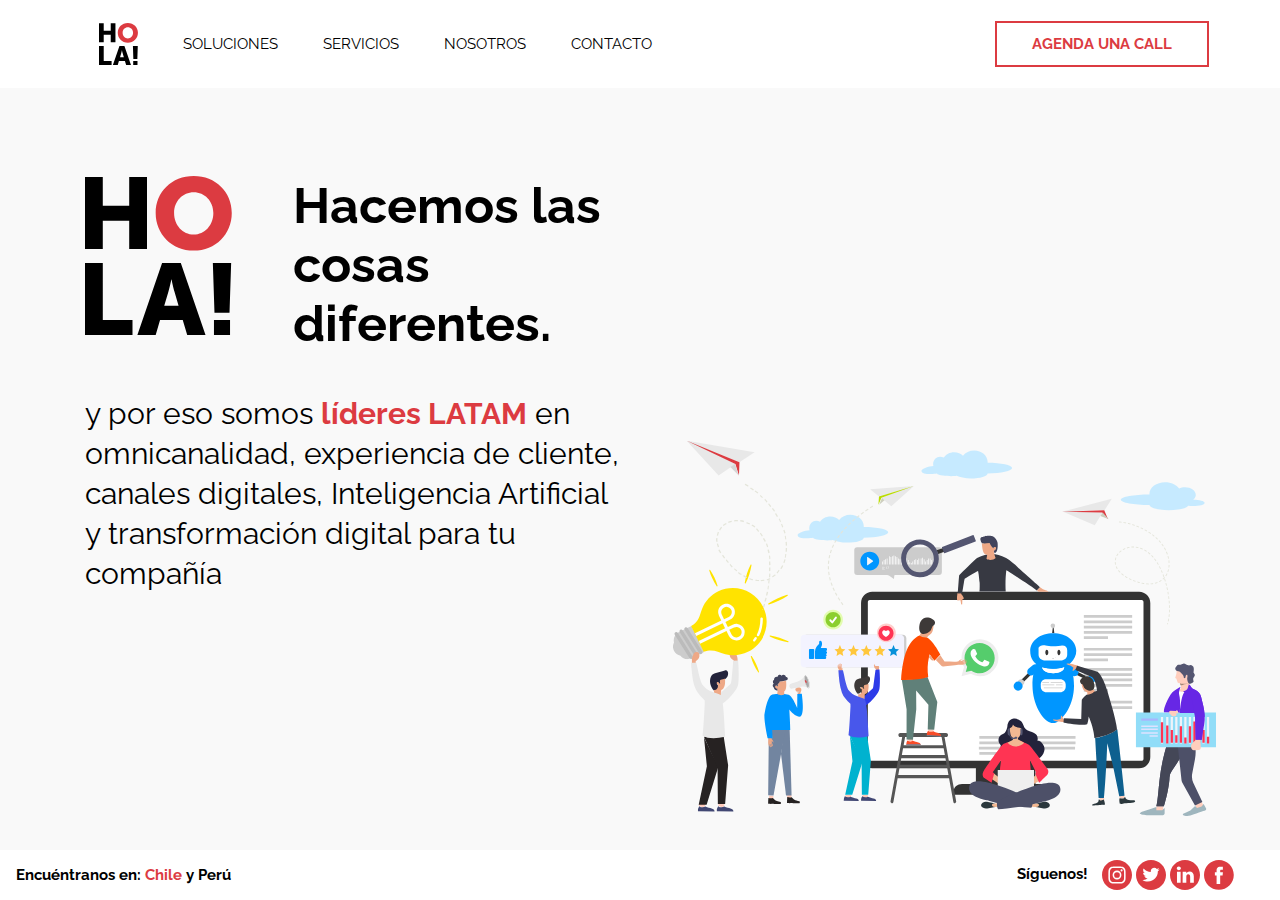
==== commit 3fec8665: "correcciones al home, con nuevo menu mas imagen svg" ====
--- a/index.html
+++ b/index.html
@@ -10,13 +10,85 @@
   <link rel="stylesheet" href="css/estilos.css">
 </head>
 <body>
-  <header>
-    <div class="row w-100 h-100 align-content-center">
-      <div class="col-5 col-md-6 d-flex align-items-center logo">
-        <a href="index.html"><img src="images/logo.svg" alt="Movigoo"></a>
-      </div>
-      <div class="col-7 col-md-6 btn_header">
-        <a href="#" class="btn btn-outline-danger">AGENDA UNA CALL</a>
+  <header class="hin_nmenu">
+    <div class="container">
+      <div class="row">
+        <div class="col-lg-12 menu">
+          <nav class="navbar navbar-expand-lg navbar-light bg-light">
+            <a class="navbar-brand" href="index.html">
+              <picture>
+                <source media='(min-width: 992px)' srcset='images/hola_internas.svg'/>
+                <source media='(max-width: 991px)' srcset='images/logo.svg'/>
+                <img src='images/hola_internas.svg'/>
+              </picture>
+            </a>
+            <div class="d-flex d-lg-none form-inline my-2 my-lg-0 btn_header">
+              <a href="https://calendly.com/movigoo" target="_blank" class="btn btn-outline-danger">AGENDA UNA CALL</a>
+            </div>
+            <button class="navbar-toggler" type="button" data-toggle="collapse" data-target="#navbarSupportedContent" aria-controls="navbarSupportedContent" aria-expanded="false" aria-label="Toggle navigation">
+              <img src="images/menu-negro.svg" alt="Menu" class="img-fluid" id="img_menu">
+            </button>
+            <div class="collapse navbar-collapse" id="navbarSupportedContent">
+              <ul class="navbar-nav mr-auto">
+                <li class="nav-item dropdown">
+                  <a class="nav-link dropdown-toggle" href="#" id="navbarDropdown" role="button" data-toggle="dropdown" aria-haspopup="true" aria-expanded="false">
+                    SOLUCIONES
+                  </a>
+                  <div class="dropdown-menu text-break" aria-labelledby="navbarDropdown">
+                    <a class="dropdown-item" href="soluciones_marketing.html">
+                      <span class="tit_seccion">Marketing & Ventas</span>
+                      <span class="d-none d-lg-block subtit_seccion">Fidelización, enhacement e incentivo de compra</span>
+                    </a>
+                    <a class="dropdown-item" href="soluciones_clientes.html">
+                      <span class="tit_seccion">Experiencia de clientes</span>
+                      <span class="d-none d-lg-block subtit_seccion">Estrategias CX efectivas</span>
+                    </a>
+                    <a class="dropdown-item" href="soluciones_servicios.html">
+                      <span class="tit_seccion">Servicio al cliente</span>
+                      <span class="d-none d-lg-block subtit_seccion">Potencia la comunicación con tus clientes</span>
+                    </a>
+                  </div>
+                </li>
+                <li class="nav-item dropdown">
+                    <a class="nav-link dropdown-toggle" href="#" id="navbarDropdown" role="button" data-toggle="dropdown" aria-haspopup="true" aria-expanded="false">
+                      SERVICIOS
+                    </a>
+                    <div class="dropdown-menu text-break" aria-labelledby="navbarDropdown">
+                      <a class="dropdown-item" href="pure_cloud.html">
+                        <span class="tit_seccion">PureCloud</span>
+                        <span class="d-none d-lg-block subtit_seccion">Plataforma omnicanal en la nube</span>
+                      </a>
+                      <a class="dropdown-item" href="digital_touchpoints.html">
+                        <span class="tit_seccion">Digital Touchpoints</span>
+                        <span class="d-none d-lg-block subtit_seccion">Canales digitales: WhatsApp + Chatbots y más!</span>
+                      </a>
+                      <a class="dropdown-item" href="freshworks.html">
+                        <span class="tit_seccion">Freshworks Suite</span>
+                        <span class="d-none d-lg-block subtit_seccion">Optimización de procesos internos</span>
+                      </a>
+                      <a class="dropdown-item" href="speech_analytics.html">
+                        <span class="tit_seccion">Speech Analytics</span>
+                        <span class="d-none d-lg-block subtit_seccion">Escucha y analiza las interacciones de tus clientes</span>
+                      </a>
+                      <a class="dropdown-item" href="chatbots.html">
+                        <span class="tit_seccion">Bots</span>
+                        <span class="d-none d-lg-block subtit_seccion">Asistentes virtuales con Inteligencia Artificial</span>
+                      </a>
+                    </div>
+                </li>
+                <li class="nav-item">
+                  <a class="nav-link" href="nosotros.html">NOSOTROS</a>
+                </li>
+                <li class="nav-item">
+                  <a class="nav-link" href="contacto.php">CONTACTO</a>
+                </li>
+              </ul>
+              <div class="d-none d-lg-block form-inline my-2 my-lg-0 btn_header">
+                <a href="https://calendly.com/movigoo" target="_blank" class="btn btn-outline-danger">AGENDA UNA CALL</a>
+              </div>
+            </div>
+          </nav>
+        </div>
       </div>
     </div>
   </header>
@@ -31,52 +103,8 @@
             </div>
             <div class="bottom_content">
               <p>
-                Agenda una call con nosotros y descubre nuestras soluciones de contactabilidad 100% en la nube, que te permitirán darle a tu negocio un valor único.
+                y por eso somos <b><span class="txt_rojo">líderes LATAM</span></b> en omnicanalidad, experiencia de cliente, canales digitales, Inteligencia Artificial y transformación digital para tu compañía
               </p>
-            </div>
-          </div>
-          <div class="col-md-6 right_content">
-            <a id="menu_ppal" href="index.html" class="mn_hamb">
-              <img src="images/menu-negro.svg" alt="Menu" class="img-fluid" id="img_menu">
-            </a>
-            <div id="mySidenav" class="sidenav">
-              <a id="cerrar" href="javascript:void(0)" class="closebtn">&times;</a>
-              <div class="item_menu">
-                Soluciones
-                <ul>
-                  <li>
-                    <a href="soluciones_clientes.html">Experiencia de clientes</a>
-                  </li>
-                  <li>
-                    <a href="soluciones_marketing.html">Ventas y Marketing</a>
-                  </li>
-                  <li>
-                    <a href="soluciones_servicios.html">Servicio al Cliente</a>
-                  </li>
-                </ul>
-              </div>
-              <div class="item_menu">
-                Servicios
-                <ul>
-                  <li>
-                    <a href="pure_cloud.html">PureCloud</a>
-                  </li>
-                  <li>
-                    <a href="digital_touchpoints.html">Digital Touchpoints</a>
-                  </li>
-                  <li>
-                    <a href="speech_analytics.html">Speech Analytics</a>
-                  </li>
-                  <li>
-                    <a href="freshworks.html">Freshworks Suite</a>
-                  </li>
-                  <li>
-                    <a href="chatbots.html">Bots</a>
-                  </li>
-                </ul>
-              </div>
-              <a href="nosotros.html" class="item_menu">Nosotros</a>
-              <a href="contacto.php" class="item_menu">Contacto</a>
             </div>
           </div>
         </div>
--- a/css/estilos.css
+++ b/css/estilos.css
@@ -448,7 +448,22 @@
   height: calc(100vh - (88px + 50px)); }
 
 #home {
-  padding: 88px 0px; }
+  overflow: hidden;
+  padding: 88px 0px;
+  position: relative; }
+  #home:after {
+    content: "";
+    background: url("../images/home-svg.svg") no-repeat;
+    background-position: bottom right;
+    -webkit-background-size: cover;
+    -moz-background-size: cover;
+    -o-background-size: cover;
+    background-size: cover;
+    height: 497px;
+    width: 719px;
+    position: absolute;
+    bottom: 34px;
+    right: 5%; }
   #home .left_content,
   #home .right_content {
     height: calc(100vh - (88px + 50px + 88px + 88px)); }
@@ -462,8 +477,8 @@
       font-weight: 700;
       line-height: normal; }
   #home .left_content .bottom_content p {
-    font-size: 20px;
-    line-height: 1.5; }
+    font-size: 30px;
+    line-height: 1.33; }
   #home .right_content {
     overflow: hidden;
     position: relative;
@@ -1109,7 +1124,7 @@
   line-height: 1.5;
   color: #000000;
   margin: 30px 0px 40px;
-  margin-right: 200px; }
+  margin-right: 440px; }
 
 .text_chatbots .text ul {
   margin-left: 23px; }
@@ -1118,6 +1133,12 @@
     font-size: 20px;
     line-height: 1.5;
     margin-bottom: 18px; }
+
+.text_chatbots .imagen {
+  margin-top: 30px; }
+  .text_chatbots .imagen img {
+    width: 100%;
+    height: 404px; }
 
 .text_chatbots .text_precios {
   margin-top: 70px; }
@@ -1153,6 +1174,45 @@
       border-radius: none !important; }
       .text_chatbots .text_precios .box_buttons .precio_button:hover {
         color: #FFF; }
+
+.chatbox_contenido .item p {
+  font-size: 40px;
+  font-weight: bold;
+  line-height: 1.5;
+  text-align: initial !important;
+  margin-right: 335px;
+  margin-bottom: 40px; }
+
+.chatbox_contenido .item p.txt_grande {
+  font-size: 25px;
+  line-height: 1.4;
+  margin-bottom: 65px; }
+
+.chatbox_contenido .texto_bajo {
+  padding-bottom: 20px; }
+  .chatbox_contenido .texto_bajo h3 {
+    font-size: 40px;
+    font-weight: bold;
+    line-height: 1.5;
+    text-align: center;
+    margin-top: 40px; }
+  .chatbox_contenido .texto_bajo p {
+    font-size: 25px;
+    line-height: 1.4;
+    text-align: center;
+    margin: 0px; }
+
+.chatbox_contenido .icono_sobre_img {
+  text-align: center; }
+  .chatbox_contenido .icono_sobre_img figure {
+    margin-bottom: 30px; }
+    .chatbox_contenido .icono_sobre_img figure img {
+      max-height: 100px; }
+  .chatbox_contenido .icono_sobre_img p {
+    font-size: 20px;
+    line-height: 1.25;
+    margin: 0 auto;
+    width: 175px; }
 
 #planes_pure_cloud {
   background-color: #f9f9f9;
@@ -2123,7 +2183,7 @@
         text-transform: uppercase;
         text-decoration: none; }
       .text_whatsapp .box ul li .active {
-        color: #262626;
+        color: #00dc87;
         font-weight: 700; }
 
 .text_whatsapp .text p {
@@ -2232,6 +2292,387 @@
 
 #success button.close {
   line-height: 0.7; }
+
+.header_nuevo {
+  height: 662px;
+  overflow: hidden;
+  position: relative;
+  display: flex;
+  display: -ms-flexbox;
+  display: -webkit-flex;
+  flex-flow: row wrap;
+  -webkit-flex-flow: row wrap;
+  align-items: center;
+  -webkit-align-items: center; }
+  .header_nuevo .title {
+    color: white; }
+    .header_nuevo .title h1 {
+      font-size: 40px;
+      font-weight: 400;
+      color: #ffffff;
+      margin-bottom: 15px; }
+    .header_nuevo .title h1.bold {
+      font-size: 50px;
+      font-weight: 700;
+      line-height: 1.2; }
+    .header_nuevo .title h2 {
+      font-size: 50px;
+      font-weight: 700;
+      line-height: 1.2;
+      margin-bottom: 30px; }
+    .header_nuevo .title h3 {
+      font-size: 30px;
+      font-weight: 400;
+      line-height: 1.33;
+      margin-bottom: 30px; }
+    .header_nuevo .title p {
+      font-size: 15px;
+      line-height: 2;
+      font-weight: 400;
+      color: #ffffff;
+      margin: 0px; }
+      .header_nuevo .title p a {
+        color: white;
+        font-weight: 700; }
+    .header_nuevo .title .box_buttons {
+      margin-bottom: 30px; }
+      .header_nuevo .title .box_buttons .btn {
+        border-radius: 0;
+        font-size: 20px;
+        font-weight: 700;
+        min-height: 60px;
+        min-width: 210px; }
+      .header_nuevo .title .box_buttons .btn-danger {
+        margin-right: 30px; }
+        .header_nuevo .title .box_buttons .btn-danger:hover {
+          background-color: white;
+          border-color: white;
+          color: #dc3b41; }
+      .header_nuevo .title .box_buttons .btn-outline-danger {
+        border-color: white;
+        color: white; }
+        .header_nuevo .title .box_buttons .btn-outline-danger:hover {
+          border-color: #dc3b41; }
+    .header_nuevo .title figure img {
+      max-height: 81px; }
+
+.nosotros {
+  background: url("../images/nosotros-bg.svg") no-repeat;
+  background-position: center center;
+  -webkit-background-size: cover;
+  -moz-background-size: cover;
+  -o-background-size: cover;
+  background-size: cover; }
+  .nosotros:after {
+    content: "";
+    background: url("../images/nosotros.svg") no-repeat;
+    background-position: bottom right;
+    -webkit-background-size: cover;
+    -moz-background-size: cover;
+    -o-background-size: cover;
+    background-size: cover;
+    height: 236px;
+    width: 896px;
+    position: absolute;
+    bottom: 0px;
+    right: 0px; }
+
+.header_bots {
+  background-color: #3d3193; }
+  .header_bots:after {
+    content: "";
+    background: url("../images/bots.svg") no-repeat;
+    background-position: bottom right;
+    -webkit-background-size: cover;
+    -moz-background-size: cover;
+    -o-background-size: cover;
+    background-size: cover;
+    height: 497px;
+    width: 568px;
+    position: absolute;
+    bottom: 34px;
+    right: 5%; }
+
+.header_digtouch {
+  background-color: #7d00ff; }
+  .header_digtouch:after {
+    content: "";
+    background: url("../images/digital-touchpoints.svg") no-repeat;
+    background-position: bottom right;
+    -webkit-background-size: cover;
+    -moz-background-size: cover;
+    -o-background-size: cover;
+    background-size: cover;
+    height: 449px;
+    width: 475px;
+    position: absolute;
+    bottom: 34px;
+    right: 9%; }
+
+.header_freshworks {
+  background-color: #f9f9f9; }
+  .header_freshworks:after {
+    content: "";
+    background: url("../images/freshworks.svg") no-repeat;
+    background-position: bottom right;
+    -webkit-background-size: cover;
+    -moz-background-size: cover;
+    -o-background-size: cover;
+    background-size: cover;
+    height: 399px;
+    width: 539px;
+    position: absolute;
+    bottom: 34px;
+    right: 5%; }
+  .header_freshworks .title {
+    color: black; }
+    .header_freshworks .title h1 {
+      color: #dc3b41; }
+    .header_freshworks .title p {
+      color: black; }
+      .header_freshworks .title p a {
+        color: black; }
+    .header_freshworks .title .box_buttons .btn-danger:hover {
+      border-color: #dc3b41; }
+    .header_freshworks .title .box_buttons .btn-outline-danger {
+      border-color: #262626;
+      color: #262626; }
+      .header_freshworks .title .box_buttons .btn-outline-danger:hover {
+        background-color: #262626;
+        border-color: #262626;
+        color: #FFFFFF; }
+  .header_freshworks .imagen {
+    text-align: right; }
+    .header_freshworks .imagen figure {
+      margin-top: -35px; }
+      .header_freshworks .imagen figure img {
+        max-height: 46px; }
+
+.header_purecloud {
+  background-color: #f9f9f9; }
+  .header_purecloud:after {
+    content: "";
+    background: url("../images/purecloud.svg") no-repeat;
+    background-position: bottom right;
+    -webkit-background-size: cover;
+    -moz-background-size: cover;
+    -o-background-size: cover;
+    background-size: cover;
+    height: 381px;
+    width: 571px;
+    position: absolute;
+    bottom: 34px;
+    right: 5%; }
+  .header_purecloud .title {
+    color: black; }
+    .header_purecloud .title h1 {
+      color: black;
+      font-size: 50px;
+      font-weight: 700;
+      line-height: 1.2;
+      margin-bottom: 12px; }
+    .header_purecloud .title p {
+      color: black;
+      font-size: 20px;
+      line-height: 1.5;
+      margin-bottom: 11px; }
+      .header_purecloud .title p a {
+        color: black; }
+    .header_purecloud .title h3 {
+      font-size: 30px;
+      font-weight: 400;
+      line-height: 1.33;
+      margin-bottom: 30px; }
+    .header_purecloud .title .box_buttons .btn-danger:hover {
+      border-color: #dc3b41; }
+    .header_purecloud .title .box_buttons .btn-outline-danger {
+      border-color: #dc3b41;
+      color: #dc3b41; }
+      .header_purecloud .title .box_buttons .btn-outline-danger:hover {
+        background-color: #dc3b41;
+        border-color: #dc3b41;
+        color: #FFFFFF; }
+  .header_purecloud .imagen {
+    text-align: right; }
+    .header_purecloud .imagen figure {
+      margin-top: -35px; }
+      .header_purecloud .imagen figure img {
+        max-height: 46px; }
+
+.header_sa {
+  background-color: #fb5e49; }
+  .header_sa:after {
+    content: "";
+    background: url("../images/speech-analytics-header.svg") no-repeat;
+    background-position: bottom right;
+    -webkit-background-size: cover;
+    -moz-background-size: cover;
+    -o-background-size: cover;
+    background-size: cover;
+    height: 381px;
+    width: 570px;
+    position: absolute;
+    bottom: 34px;
+    right: 5%; }
+  .header_sa .title {
+    color: white; }
+    .header_sa .title h1 {
+      color: white;
+      font-size: 50px;
+      font-weight: 700;
+      line-height: 1.2;
+      margin-bottom: 12px; }
+    .header_sa .title p {
+      color: white;
+      font-size: 20px;
+      line-height: 1.5;
+      margin-bottom: 11px; }
+      .header_sa .title p a {
+        color: white; }
+    .header_sa .title h3 {
+      font-size: 30px;
+      font-weight: 400;
+      line-height: 1.33;
+      margin-bottom: 30px; }
+    .header_sa .title .box_buttons .btn-danger {
+      background-color: white;
+      border-color: white;
+      color: #fb5e49; }
+      .header_sa .title .box_buttons .btn-danger:hover {
+        background-color: #fb5e49;
+        border-color: white;
+        color: white; }
+    .header_sa .title .box_buttons .btn-outline-danger {
+      border-color: white;
+      color: white; }
+      .header_sa .title .box_buttons .btn-outline-danger:hover {
+        background-color: white;
+        border-color: white;
+        color: #fb5e49; }
+
+.header_ws {
+  background-color: #00dc87; }
+  .header_ws:after {
+    content: "";
+    background: url("../images/whatsapp.svg") no-repeat;
+    background-position: bottom right;
+    -webkit-background-size: cover;
+    -moz-background-size: cover;
+    -o-background-size: cover;
+    background-size: cover;
+    height: 560px;
+    width: 426px;
+    position: absolute;
+    bottom: 34px;
+    right: 5%; }
+  .header_ws .title {
+    color: white; }
+    .header_ws .title h1 {
+      color: white;
+      font-size: 50px;
+      font-weight: 700;
+      line-height: 1.2;
+      margin-bottom: 12px; }
+    .header_ws .title p {
+      color: white;
+      font-size: 20px;
+      line-height: 1.5;
+      margin-bottom: 11px; }
+      .header_ws .title p a {
+        color: white; }
+    .header_ws .title h3 {
+      font-size: 30px;
+      font-weight: 400;
+      line-height: 1.33;
+      margin-bottom: 30px; }
+    .header_ws .title .box_buttons .btn-outline-danger:hover {
+      background-color: white;
+      border-color: white;
+      color: #dc3b41; }
+
+.header_mrk {
+  background-color: #ff3453; }
+  .header_mrk:after {
+    content: "";
+    background: url("../images/mktyventas.svg") no-repeat;
+    background-position: bottom right;
+    -webkit-background-size: cover;
+    -moz-background-size: cover;
+    -o-background-size: cover;
+    background-size: cover;
+    height: 377px;
+    width: 528px;
+    position: absolute;
+    bottom: 34px;
+    right: 5%; }
+  .header_mrk .title h1 {
+    font-size: 70px !important;
+    font-weight: 700 !important;
+    color: #ffffff; }
+  .header_mrk .title p {
+    font-size: 20px;
+    line-height: 1.5;
+    color: #ffffff;
+    margin: 0px;
+    padding-top: 20px; }
+    .header_mrk .title p .dark {
+      font-weight: 700; }
+
+.header_clientes {
+  background-color: #6727e5; }
+  .header_clientes:after {
+    content: "";
+    background: url("../images/experiencia-clientes.svg") no-repeat;
+    background-position: bottom right;
+    -webkit-background-size: cover;
+    -moz-background-size: cover;
+    -o-background-size: cover;
+    background-size: cover;
+    height: 380px;
+    width: 477px;
+    position: absolute;
+    bottom: 34px;
+    right: 5%; }
+  .header_clientes .title h1 {
+    font-size: 70px !important;
+    font-weight: 700 !important;
+    color: #ffffff; }
+  .header_clientes .title p {
+    font-size: 20px;
+    line-height: 1.5;
+    color: #ffffff;
+    margin: 0px;
+    padding-top: 20px; }
+    .header_clientes .title p .dark {
+      font-weight: 700; }
+
+.header_serv {
+  background-color: #0096ff; }
+  .header_serv:after {
+    content: "";
+    background: url("../images/servicio-cliente.svg") no-repeat;
+    background-position: bottom right;
+    -webkit-background-size: cover;
+    -moz-background-size: cover;
+    -o-background-size: cover;
+    background-size: cover;
+    height: 437px;
+    width: 357px;
+    position: absolute;
+    bottom: 34px;
+    right: 5%; }
+  .header_serv .title h1 {
+    font-size: 70px !important;
+    font-weight: 700 !important;
+    color: #ffffff; }
+  .header_serv .title p {
+    font-size: 20px;
+    line-height: 1.5;
+    color: #ffffff;
+    margin: 0px;
+    padding-top: 20px; }
+    .header_serv .title p .dark {
+      font-weight: 700; }
 
 @media screen and (max-width: 576px) {
   .header_internas {
@@ -2544,7 +2985,8 @@
     .text_chatbots .text .title_box {
       font-size: 18px;
       margin-right: 0px;
-      padding: 0px; }
+      padding-bottom: 10px;
+      margin: 0px; }
     .text_chatbots .text ul {
       list-style: none; }
       .text_chatbots .text ul li a {
@@ -2565,6 +3007,11 @@
         width: 308px;
         height: 45px;
         font-size: 15px; }
+  .text_chatbots .imagen {
+    margin-top: 30px; }
+    .text_chatbots .imagen img {
+      width: 100%;
+      height: auto; }
   #pureCloudContent .titulo {
     margin-bottom: 20px; }
     #pureCloudContent .titulo h1 {
@@ -2759,7 +3206,26 @@
     -webkit-background-size: cover;
     -moz-background-size: cover;
     -o-background-size: cover;
-    background-size: cover; } }
+    background-size: cover; }
+  .chatbox_contenido .item p {
+    font-size: 18px;
+    margin-right: 0px;
+    margin-bottom: 30px; }
+  .chatbox_contenido .texto_bajo {
+    padding-bottom: 20px; }
+    .chatbox_contenido .texto_bajo h3 {
+      font-size: 18px;
+      margin-top: 10px; }
+    .chatbox_contenido .texto_bajo p {
+      font-size: 15px; }
+  .chatbox_contenido .icono_sobre_img {
+    margin-bottom: 15px; }
+    .chatbox_contenido .icono_sobre_img figure {
+      margin-bottom: 0px; }
+      .chatbox_contenido .icono_sobre_img figure img {
+        max-height: 100px; }
+    .chatbox_contenido .icono_sobre_img p {
+      font-size: 15px; } }
 
 @media screen and (max-height: 450px) {
   .sidenav {
@@ -2878,6 +3344,8 @@
           right: 26px; }
       #home .right_content .open {
         right: 0; }
+    #home:after {
+      display: none; }
   #pureCloudHeader .content_header .title_header {
     height: 100px;
     display: flex;
@@ -2970,6 +3438,30 @@
   .text_chatbots .text ul li {
     font-size: 15px;
     line-height: 1.53; }
+  .text_chatbots .imagen {
+    margin-top: 30px; }
+    .text_chatbots .imagen img {
+      width: 100%;
+      height: auto; }
+  .chatbox_contenido .item p {
+    font-size: 18px;
+    margin-right: 0px;
+    margin-bottom: 30px; }
+  .chatbox_contenido .texto_bajo {
+    padding-bottom: 20px; }
+    .chatbox_contenido .texto_bajo h3 {
+      font-size: 18px;
+      margin-top: 10px; }
+    .chatbox_contenido .texto_bajo p {
+      font-size: 15px; }
+  .chatbox_contenido .icono_sobre_img {
+    margin-bottom: 15px; }
+    .chatbox_contenido .icono_sobre_img figure {
+      margin-bottom: 0px; }
+      .chatbox_contenido .icono_sobre_img figure img {
+        max-height: 100px; }
+    .chatbox_contenido .icono_sobre_img p {
+      font-size: 15px; }
   #freshworks .top_header figure img {
     max-height: 32px; }
   #freshworks .top_header h1 {
@@ -3153,7 +3645,131 @@
     align-items: center;
     -webkit-align-items: center;
     justify-content: center;
-    -webkit-justify-content: center; } }
+    -webkit-justify-content: center; }
+  .header_nuevo .title {
+    padding: 0px 25px;
+    text-align: center; }
+    .header_nuevo .title h1 {
+      font-size: 24px; }
+    .header_nuevo .title h2 {
+      font-size: 35px; }
+    .header_nuevo .title h3 {
+      font-size: 22px; }
+    .header_nuevo .title .box_buttons .btn {
+      display: block;
+      font-size: 15px;
+      line-height: normal;
+      height: 45px;
+      min-height: auto;
+      margin: 0 auto 20px !important;
+      width: 182px; }
+    .header_nuevo .title .box_buttons .btn-danger {
+      margin-right: 0px;
+      margin-bottom: 20px; }
+    .header_nuevo .title figure img {
+      max-height: 60px; }
+  .nosotros {
+    background: transparent;
+    background-color: #dc3b41; }
+    .nosotros:after {
+      display: none; }
+  .header_bots:after {
+    display: none; }
+  .header_digtouch:after {
+    display: none; }
+  .header_freshworks .row {
+    flex-direction: column-reverse; }
+  .header_freshworks .imagen {
+    text-align: center; }
+    .header_freshworks .imagen figure {
+      margin-bottom: 28px; }
+      .header_freshworks .imagen figure img {
+        max-height: 32px; }
+  .header_freshworks .title {
+    text-align: center; }
+    .header_freshworks .title h1 {
+      font-size: 35px !important;
+      line-height: normal !important;
+      margin-bottom: 20px; }
+    .header_freshworks .title h3 {
+      font-size: 20px;
+      line-height: 1.15; }
+  .header_freshworks:after {
+    display: none; }
+  .header_purecloud .row {
+    flex-direction: column-reverse; }
+  .header_purecloud .imagen {
+    text-align: center; }
+    .header_purecloud .imagen figure {
+      margin-bottom: 28px; }
+      .header_purecloud .imagen figure img {
+        max-height: 32px; }
+  .header_purecloud .title {
+    text-align: center; }
+    .header_purecloud .title p {
+      font-size: 15px;
+      line-height: 2; }
+    .header_purecloud .title h1 {
+      font-size: 35px !important;
+      line-height: normal !important;
+      margin-bottom: 20px; }
+    .header_purecloud .title h3 {
+      font-size: 20px;
+      line-height: 1.5; }
+  .header_purecloud:after {
+    display: none; }
+  .header_sa .title h1 {
+    font-size: 35px;
+    line-height: normal; }
+  .header_sa .title h3 {
+    font-size: 20px;
+    line-height: 1.15; }
+  .header_sa .title p {
+    font-size: 15px;
+    line-height: 2; }
+  .header_sa:after {
+    display: none; }
+  .header_ws .title h1 {
+    font-size: 35px;
+    line-height: normal; }
+  .header_ws .title h3 {
+    font-size: 20px;
+    line-height: 1.15; }
+  .header_ws .title p {
+    font-size: 15px;
+    line-height: 2; }
+  .header_ws:after {
+    display: none; }
+  .header_mrk .title {
+    text-align: left; }
+    .header_mrk .title h1 {
+      font-size: 45px !important;
+      line-height: normal; }
+    .header_mrk .title p {
+      font-size: 15px;
+      line-height: 2; }
+  .header_mrk:after {
+    display: none; }
+  .header_clientes .title {
+    text-align: left; }
+    .header_clientes .title h1 {
+      font-size: 45px !important;
+      line-height: normal; }
+    .header_clientes .title p {
+      font-size: 15px;
+      line-height: 2; }
+  .header_clientes:after {
+    display: none; }
+  .header_serv .title {
+    text-align: left; }
+    .header_serv .title h1 {
+      font-size: 45px !important;
+      line-height: normal; }
+    .header_serv .title p {
+      font-size: 15px;
+      line-height: 23px; }
+  .header_serv:after {
+    display: none; } }
 
 @media screen and (max-width: 359px) {
   header .btn_header a {
@@ -3178,7 +3794,9 @@
     .footer_internas .redes .destock {
       margin-right: 0px; }
   .list_whatsapp .text .text_title {
-    margin-right: 0px; } }
+    margin-right: 0px; }
+  .header_nuevo .title .box_buttons .btn {
+    display: block; } }
 
 @media screen and (min-width: 768px) and (max-width: 991px) {
   header {
@@ -3289,6 +3907,9 @@
           right: 26px; }
       #home .right_content .open {
         right: 0; }
+    #home:after {
+      height: 325px;
+      width: 470px; }
   #pureCloudHeader .content_header .title_header {
     height: 100px;
     display: flex;
@@ -3345,7 +3966,51 @@
   .inicio_chatbots .content_header .center_content .box_buttons .btn-danger {
     margin-bottom: 0px !important; }
   #speech_analytics .title .box_buttons .btn-danger {
-    margin-bottom: 0px !important; } }
+    margin-bottom: 0px !important; }
+  .header_nuevo .title h1 {
+    font-size: 28px; }
+  .header_nuevo .title h2 {
+    font-size: 40px; }
+  .header_nuevo .title h3 {
+    font-size: 24px; }
+  .header_nuevo .title .box_buttons .btn {
+    min-width: 177px; }
+  .nosotros:after {
+    height: 160px;
+    width: 607px; }
+  .header_bots:after {
+    height: 325px;
+    width: 371px; }
+  .header_digtouch:after {
+    bottom: 5%;
+    height: 300px;
+    right: 2%;
+    width: 317px; }
+  .header_freshworks:after {
+    height: 259px;
+    width: 350px; }
+  .header_freshworks .imagen figure {
+    margin-top: 0px; }
+  .header_purecloud:after {
+    height: 235px;
+    width: 352px; }
+  .header_purecloud .imagen figure {
+    margin-top: 0px; }
+  .header_sa:after {
+    height: 205px;
+    width: 307px; }
+  .header_ws:after {
+    height: 450px;
+    width: 342px; }
+  .header_mrk:after {
+    height: 207px;
+    width: 290px; }
+  .header_clientes:after {
+    height: 207px;
+    width: 260px; }
+  .header_serv:after {
+    height: 318px;
+    width: 260px; } }
 
 @media screen and (max-width: 991px) {
   header .menu {
@@ -3550,6 +4215,9 @@
     #home .right_content .sidenav .item_menu.active ul li a {
       font-size: 15px;
       font-weight: 400; }
+  #home:after {
+    height: 325px;
+    width: 470px; }
   #pureCloudHeaderRedSection .img_sticky {
     top: -250px; }
   #nosotros_content .right_content .txt_big {
@@ -3655,9 +4323,37 @@
     background-size: cover; }
   footer .info {
     text-align: left;
-    font-size: 14px; } }
+    font-size: 14px; }
+  .nosotros:after {
+    height: 180px;
+    width: 683px; }
+  .header_bots:after {
+    height: 420px;
+    width: 480px; }
+  .header_digtouch:after {
+    height: 400px;
+    width: 423px;
+    right: 4%; }
+  .header_freshworks:after {
+    height: 333px;
+    width: 450px; }
+  .header_purecloud:after {
+    height: 325px;
+    width: 487px; }
+  .header_sa:after {
+    height: 300px;
+    width: 450px; }
+  .header_mrk:after {
+    height: 250px;
+    width: 350px; }
+  .header_clientes:after {
+    height: 250px;
+    width: 314px; } }
 
 @media screen and (min-width: 1200px) and (max-width: 1399px) {
+  #home:after {
+    height: 375px;
+    width: 543px; }
   #home .right_content .sidenav .item_menu {
     font-size: 54px; }
   #pureCloudHeader .content_header .title_header figure img {
@@ -3693,7 +4389,18 @@
     #contacto_demo .right_content h3 {
       font-size: 20px; }
     #contacto_demo .right_content .controls .text-danger {
-      margin-bottom: 0rem; } }
+      margin-bottom: 0rem; }
+  .header_mrk:after {
+    height: 325px;
+    width: 455px; }
+  .header_clientes:after {
+    height: 325px;
+    width: 408px; } }
+
+@media screen and (min-width: 1400px) and (max-width: 1550px) {
+  #home:after {
+    height: 449px;
+    width: 650px; } }
 
 @media screen and (max-height: 767px) {
   main {
@@ -3712,6 +4419,9 @@
       margin-bottom: 0px; }
       #home .right_content .sidenav .item_menu.active ul li a {
         font-size: 16px; }
+  #home:after {
+    height: 375px;
+    width: 543px; }
   #contacto_freshworks .right_content h3,
   #contacto_precios .right_content h3,
   #contacto_demo .right_content h3 {
@@ -3733,3 +4443,7 @@
     max-width: 20%; }
   .like_movigoo .clientes_box.offset-lg-1 {
     margin-left: 12.5% !important; } }
+
+@media screen and (min-width: 1440px) {
+  .header_nuevo:after {
+    right: 15%; } }
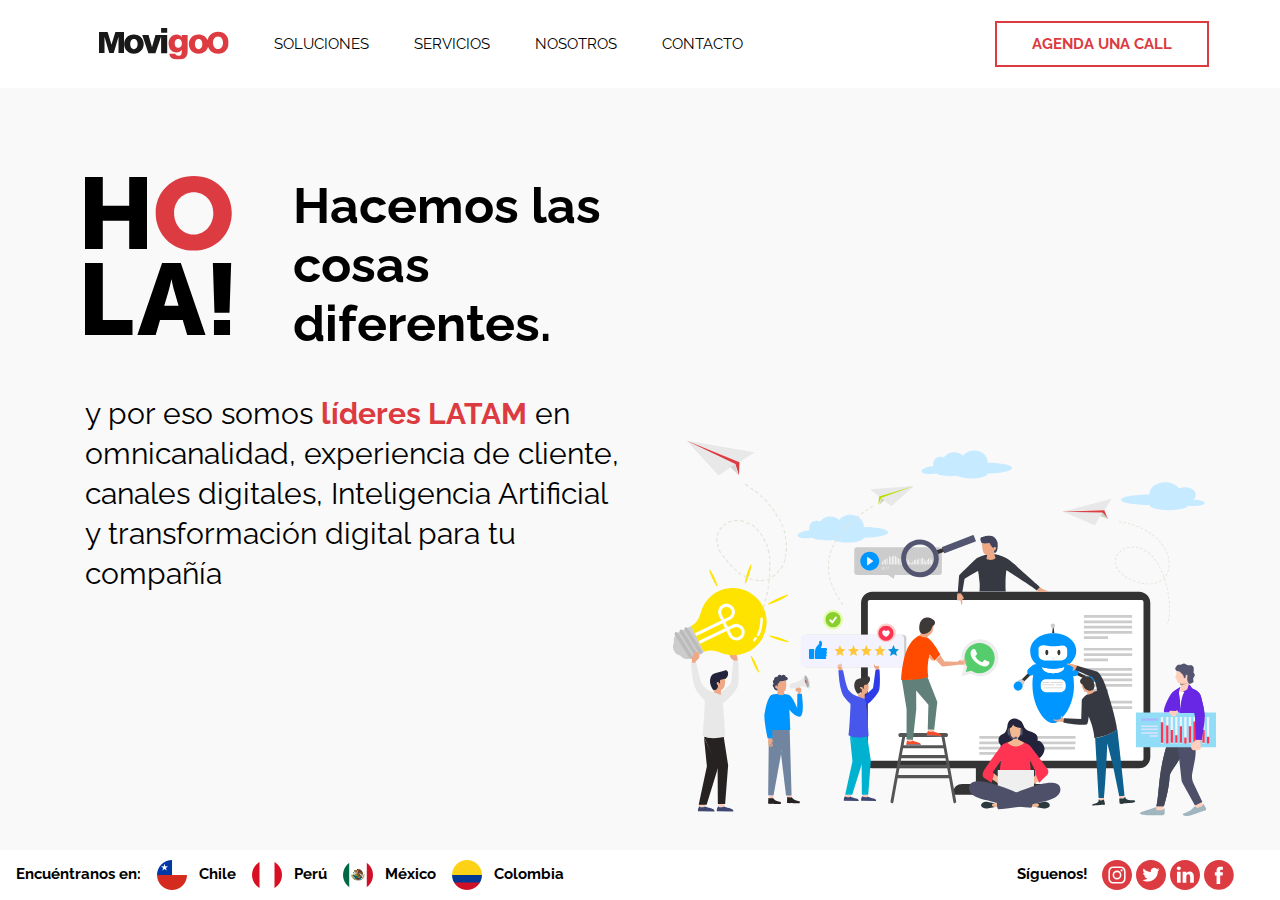
==== commit 54121635: "ajustes finales" ====
--- a/index.html
+++ b/index.html
@@ -17,9 +17,9 @@
           <nav class="navbar navbar-expand-lg navbar-light bg-light">
             <a class="navbar-brand" href="index.html">
               <picture>
-                <source media='(min-width: 992px)' srcset='images/hola_internas.svg'/>
+                <source media='(min-width: 992px)' srcset='images/logo.svg'/>
                 <source media='(max-width: 991px)' srcset='images/logo.svg'/>
-                <img src='images/hola_internas.svg'/>
+                <img src='images/logo.svg'/>
               </picture>
             </a>
             <div class="d-flex d-lg-none form-inline my-2 my-lg-0 btn_header">
@@ -114,7 +114,11 @@
   <footer>
     <div class="row w-100 h-100 align-items-center colm_footer">
       <div class="col-md-6 col-lg-8 d-none d-md-block info">
-          Encuéntranos en: <span class="txt_rojo">Chile</span> y Perú
+        Encuéntranos en: 
+        <img src="images/chile.png" alt="Chile" class="img-fluid"> Chile 
+        <img src="images/peru.png" alt="Perú" class="img-fluid"> Perú
+        <img src="images/mexico.png" alt="México" class="img-fluid"> México
+        <img src="images/colombia.png" alt="Colombia" class="img-fluid"> Colombia
       </div>
       <div class="col-md-6 col-lg-4 rs">
         <span class=" d-none d-md-inline-block txt">Síguenos!</span>
--- a/css/estilos.css
+++ b/css/estilos.css
@@ -1265,6 +1265,8 @@
   width: 100%; }
   footer .info {
     text-align: left; }
+    footer .info img {
+      margin: 0px 8px 0px 12px; }
   footer .rs {
     text-align: right; }
     footer .rs span.txt {
@@ -1319,9 +1321,17 @@
     font-weight: 700;
     line-height: 1.67;
     color: #ffffff;
-    margin-right: 90px; }
+    margin-right: 90px;
+    margin-bottom: 0px; }
   .footer_internas .text_movil {
     display: none; }
+  .footer_internas .list-group-horizontal {
+    margin: 0px; }
+    .footer_internas .list-group-horizontal .list-group-item {
+      background-color: transparent;
+      border: 0;
+      margin: 0px;
+      padding: .5rem; }
 
 #nosotros {
   background: url("../images/movigoo-banner-lg.jpg") repeat fixed;
@@ -3461,7 +3471,8 @@
       .chatbox_contenido .icono_sobre_img figure img {
         max-height: 100px; }
     .chatbox_contenido .icono_sobre_img p {
-      font-size: 15px; }
+      font-size: 15px;
+      width: auto; }
   #freshworks .top_header figure img {
     max-height: 32px; }
   #freshworks .top_header h1 {
@@ -4023,7 +4034,8 @@
     border: none;
     margin-bottom: 35px; }
   .footer_internas {
-    height: 100%; }
+    height: 100%;
+    padding-bottom: 15px; }
     .footer_internas .box_options h3 {
       font-size: 13px; }
     .footer_internas .box_options ul li a {
@@ -4324,6 +4336,8 @@
   footer .info {
     text-align: left;
     font-size: 14px; }
+  .footer_internas {
+    height: 300px; }
   .nosotros:after {
     height: 180px;
     width: 683px; }
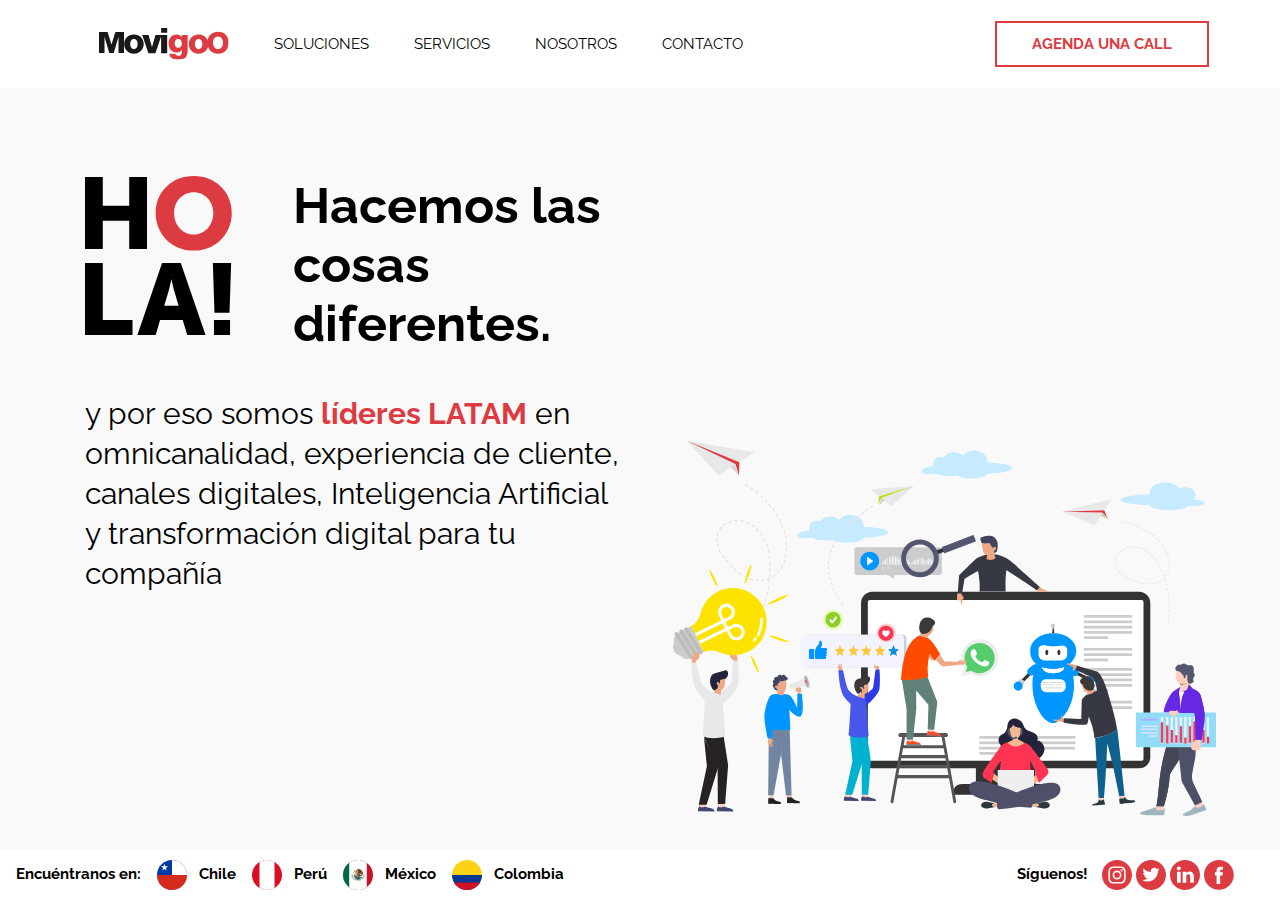
==== commit 6af3d5cd: "sitio definitivo de movigoo" ====
--- a/index.html
+++ b/index.html
@@ -115,10 +115,10 @@
     <div class="row w-100 h-100 align-items-center colm_footer">
       <div class="col-md-6 col-lg-8 d-none d-md-block info">
         Encuéntranos en: 
-        <img src="images/chile.png" alt="Chile" class="img-fluid"> Chile 
-        <img src="images/peru.png" alt="Perú" class="img-fluid"> Perú
-        <img src="images/mexico.png" alt="México" class="img-fluid"> México
-        <img src="images/colombia.png" alt="Colombia" class="img-fluid"> Colombia
+        <img src="images/chile.svg" alt="Chile" class="img-fluid"> Chile 
+        <img src="images/peru.svg" alt="Perú" class="img-fluid"> Perú
+        <img src="images/mexico.svg" alt="México" class="img-fluid"> México
+        <img src="images/colombia.svg" alt="Colombia" class="img-fluid"> Colombia
       </div>
       <div class="col-md-6 col-lg-4 rs">
         <span class=" d-none d-md-inline-block txt">Síguenos!</span>
--- a/css/estilos.css
+++ b/css/estilos.css
@@ -1266,7 +1266,8 @@
   footer .info {
     text-align: left; }
     footer .info img {
-      margin: 0px 8px 0px 12px; }
+      margin: 0px 8px 0px 12px;
+      max-height: 30px; }
   footer .rs {
     text-align: right; }
     footer .rs span.txt {
@@ -1332,6 +1333,8 @@
       border: 0;
       margin: 0px;
       padding: .5rem; }
+      .footer_internas .list-group-horizontal .list-group-item img {
+        max-height: 30px; }
 
 #nosotros {
   background: url("../images/movigoo-banner-lg.jpg") repeat fixed;
@@ -4418,7 +4421,7 @@
 
 @media screen and (max-height: 767px) {
   main {
-    min-height: calc(600px - (50px + 88px)); }
+    min-height: 550px; }
   main.mcont {
     min-height: 600px; }
   #home .left_content,
@@ -4434,8 +4437,8 @@
       #home .right_content .sidenav .item_menu.active ul li a {
         font-size: 16px; }
   #home:after {
-    height: 375px;
-    width: 543px; }
+    height: 318px;
+    width: 460px; }
   #contacto_freshworks .right_content h3,
   #contacto_precios .right_content h3,
   #contacto_demo .right_content h3 {
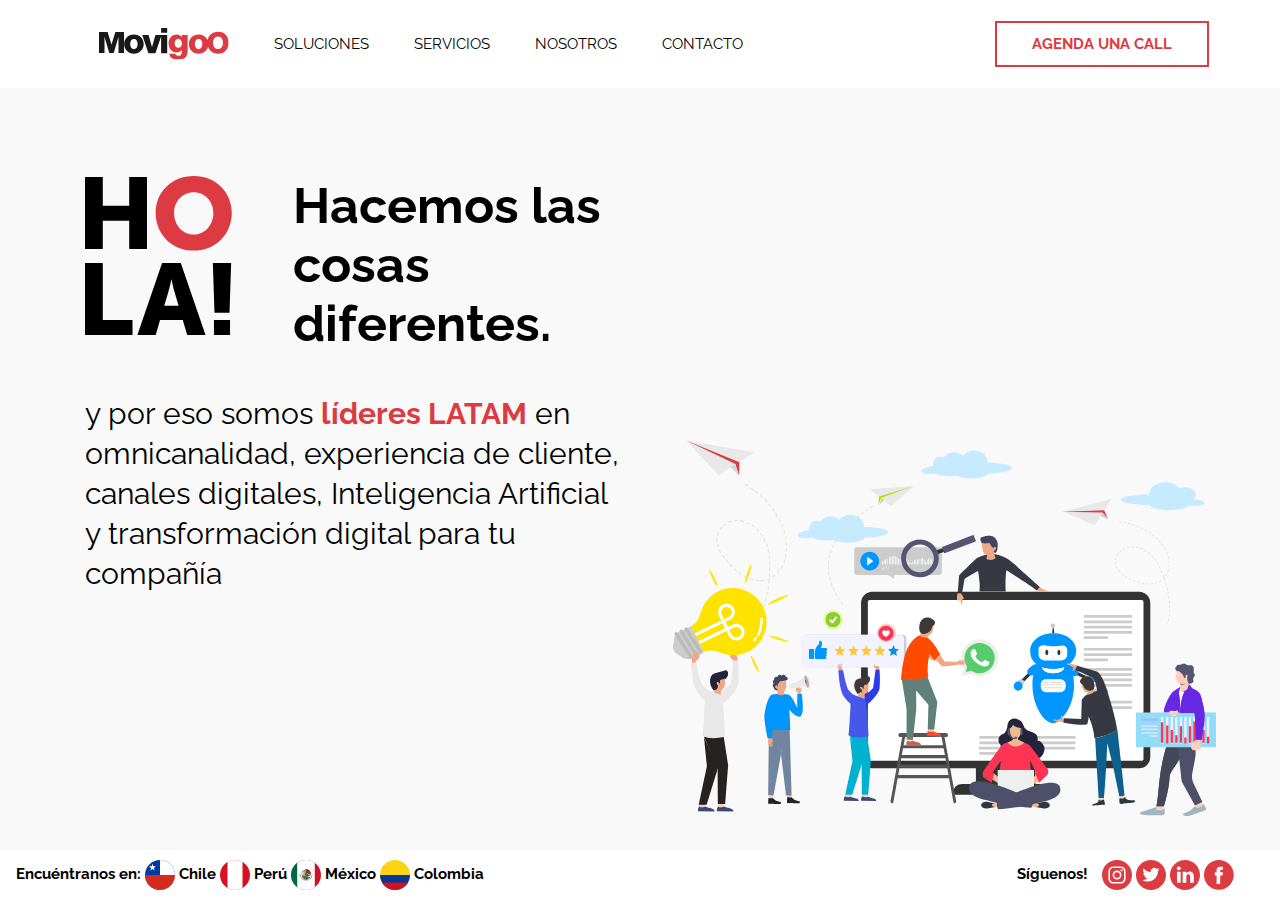
==== commit cde2dea3: "merge push" ====
--- a/index.html
+++ b/index.html
@@ -114,7 +114,7 @@
   <footer>
     <div class="row w-100 h-100 align-items-center colm_footer">
       <div class="col-md-6 col-lg-8 d-none d-md-block info">
-        Encuéntranos en: 
+        Encuéntranos en:
         <img src="images/chile.svg" alt="Chile" class="img-fluid"> Chile 
         <img src="images/peru.svg" alt="Perú" class="img-fluid"> Perú
         <img src="images/mexico.svg" alt="México" class="img-fluid"> México
--- a/css/estilos.css
+++ b/css/estilos.css
@@ -1266,7 +1266,6 @@
   footer .info {
     text-align: left; }
     footer .info img {
-      margin: 0px 8px 0px 12px;
       max-height: 30px; }
   footer .rs {
     text-align: right; }
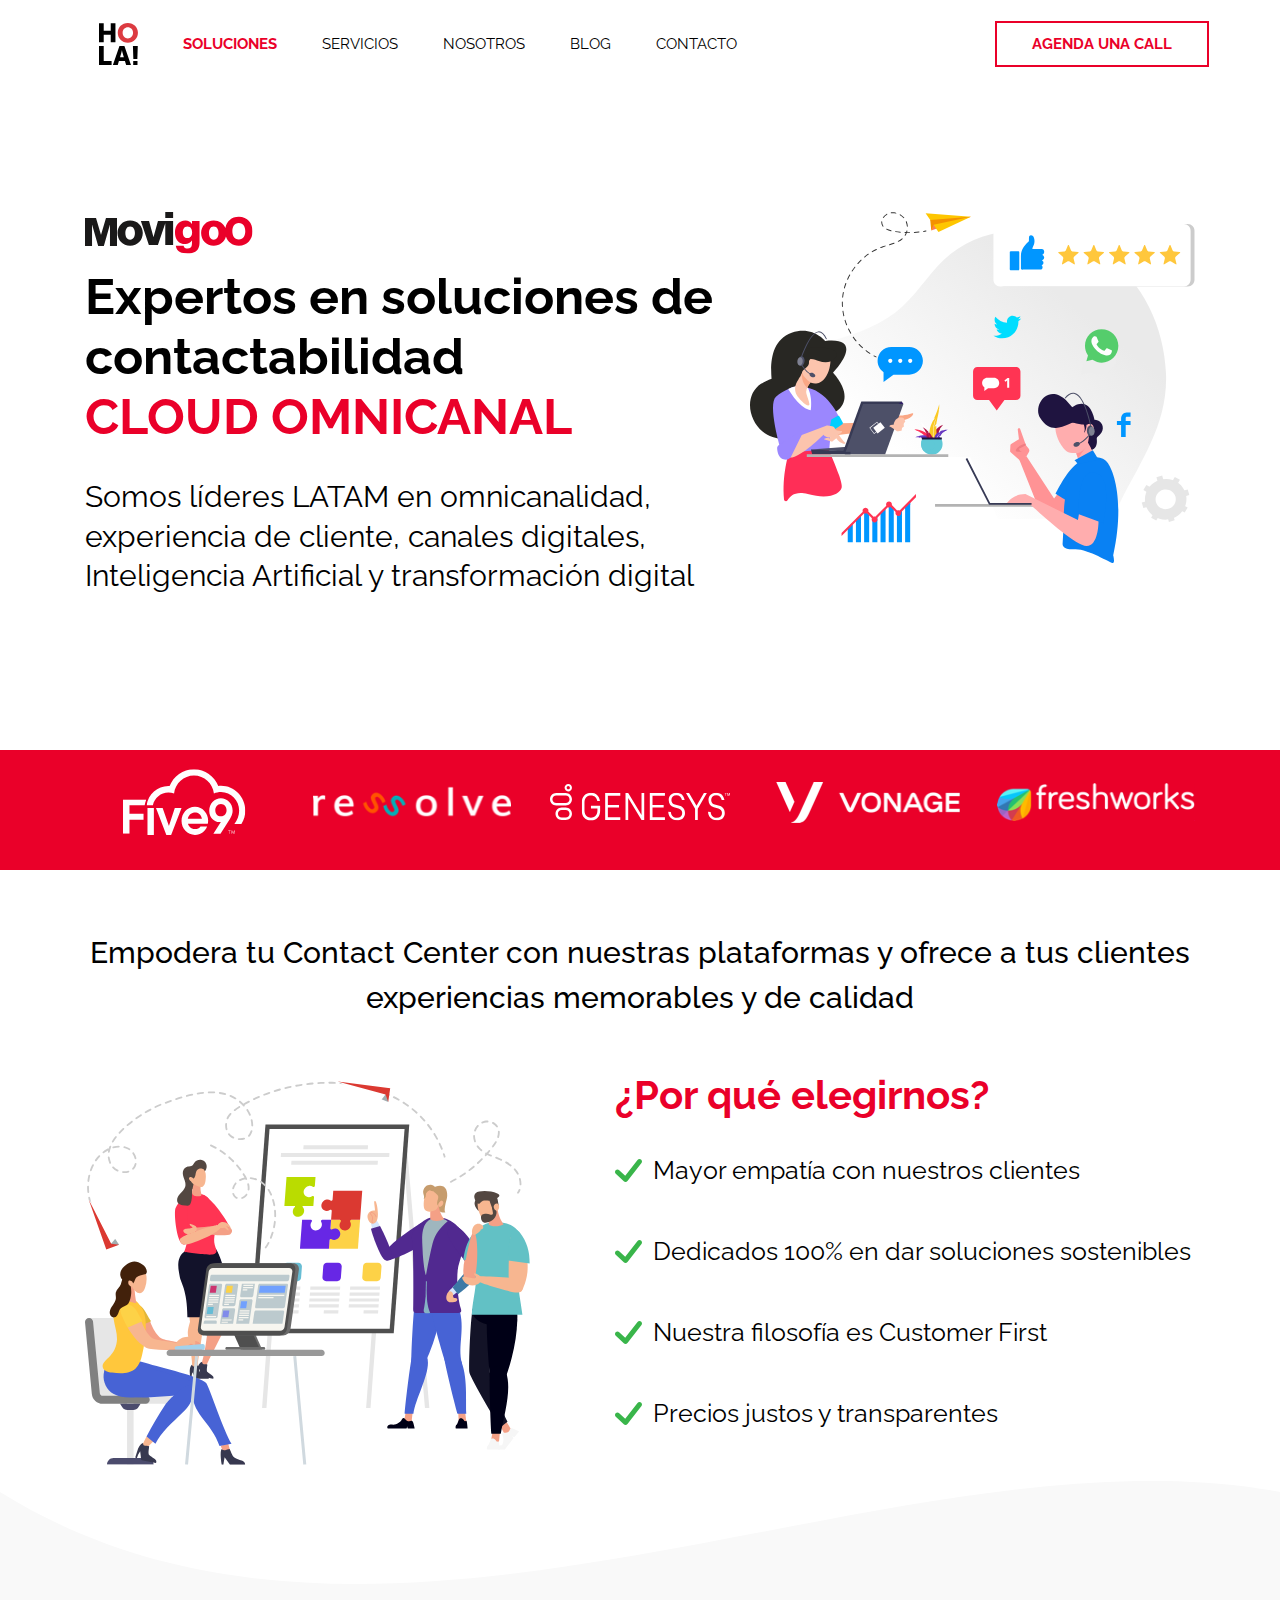
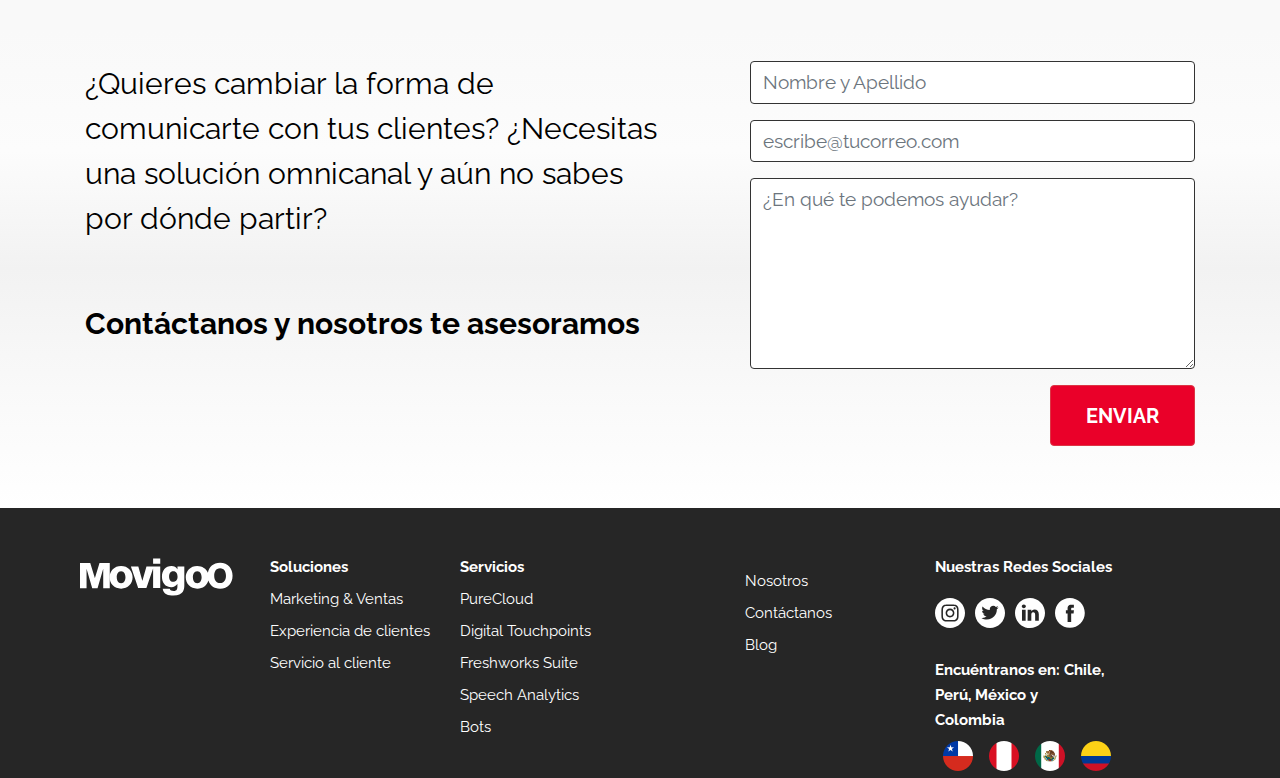
==== commit 677bd5b0: "nueva version de la pagina movigoo, incluyendo paginas nuevas y modificaciones al home" ====
--- a/index.html
+++ b/index.html
@@ -4,7 +4,7 @@
   <meta charset="UTF-8">
   <meta name="viewport" content="width=device-width, initial-scale=1.0">
   <meta http-equiv="X-UA-Compatible" content="ie=edge">
-  <title>..:: Movigoo ::..</title>
+  <title>..:: Movigoo | Marketing ::..</title>
   <link rel="stylesheet" href="css/bootstrap.min.css">
   <link rel="stylesheet" href="css/fontawesome.min.css">
   <link rel="stylesheet" href="css/estilos.css">
@@ -17,9 +17,9 @@
           <nav class="navbar navbar-expand-lg navbar-light bg-light">
             <a class="navbar-brand" href="index.html">
               <picture>
-                <source media='(min-width: 992px)' srcset='images/logo.svg'/>
+                <source media='(min-width: 992px)' srcset='images/hola_internas.svg'/>
                 <source media='(max-width: 991px)' srcset='images/logo.svg'/>
-                <img src='images/logo.svg'/>
+                <img class="img_logo_movil" src='images/hola_internas.svg'/>
               </picture>
             </a>
             <div class="d-flex d-lg-none form-inline my-2 my-lg-0 btn_header">
@@ -30,7 +30,7 @@
             </button>
             <div class="collapse navbar-collapse" id="navbarSupportedContent">
               <ul class="navbar-nav mr-auto">
-                <li class="nav-item dropdown">
+                <li class="nav-item active dropdown">
                   <a class="nav-link dropdown-toggle" href="#" id="navbarDropdown" role="button" data-toggle="dropdown" aria-haspopup="true" aria-expanded="false">
                     SOLUCIONES
                   </a>
@@ -58,6 +58,10 @@
                         <span class="tit_seccion">PureCloud</span>
                         <span class="d-none d-lg-block subtit_seccion">Plataforma omnicanal en la nube</span>
                       </a>
+                      <a class="dropdown-item" href="add_ons.html">
+                        <span class="tit_seccion">AddOns</span>
+                        <span class="d-none d-lg-block subtit_seccion">Personalización estratégica de plataforma Cloud</span>
+                      </a>
                       <a class="dropdown-item" href="digital_touchpoints.html">
                         <span class="tit_seccion">Digital Touchpoints</span>
                         <span class="d-none d-lg-block subtit_seccion">Canales digitales: WhatsApp + Chatbots y más!</span>
@@ -80,11 +84,14 @@
                   <a class="nav-link" href="nosotros.html">NOSOTROS</a>
                 </li>
                 <li class="nav-item">
+                  <a class="nav-link" href="https://medium.com/movigoo">BLOG</a>
+                </li>
+                <li class="nav-item">
                   <a class="nav-link" href="contacto.php">CONTACTO</a>
                 </li>
               </ul>
               <div class="d-none d-lg-block form-inline my-2 my-lg-0 btn_header">
-                <a href="https://calendly.com/movigoo" target="_blank" class="btn btn-outline-danger">AGENDA UNA CALL</a>
+                <a href="https://calendly.com/luis_flores_movigoo" target="_blank" class="btn btn-outline-danger">AGENDA UNA CALL</a>
               </div>
             </div>
           </nav>
@@ -92,46 +99,215 @@
       </div>
     </div>
   </header>
-  <main>
-    <section id="home">
+  <section class="header_nuevo inicio_menu">
+    <div class="container">
+      <div class="row">
+        <div class="col-12 col-sm-12 col-md-6 col-lg-7 title">
+          <img src="images/logo_inicio.svg" alt="movigoo" class="img-fluid img-logo-inicio">
+          <h1>Expertos en soluciones de contactabilidad
+           <br> <span>CLOUD OMNICANAL</span></h1>
+          <h3 class="text_inicio">
+            Somos líderes LATAM en omnicanalidad, experiencia de cliente, canales digitales, Inteligencia Artificial y transformación digital
+          </h3>
+        </div>
+        <div class="col-12 col-sm-12 col-md-5 col-lg-5">
+          <img src="images/contact-center.svg" alt="movigoo" class="img-fluid img-logo-inicio">
+        </div>
+      </div>
+    </div>
+  </section>
+  <section id="addonsredseccionInicio">
+    <div class="container">
+      <div class="row">
+        <div class="col-12 col-sm- col-md col-lg icono_sobre_img">
+          <figure><img src="images/logo-five-home.svg" alt="five" class="img-fluid"></figure>
+        </div>
+        <div class="col-12 col-sm- col-md col-lg icono_sobre_img">
+          <figure><img src="images/logo-ressolve-home.png" alt="ressolve" class="img-fluid"></figure>
+        </div>
+        <div class="col-12 col-sm- col-md col-lg icono_sobre_img">
+          <figure><img src="images/logo-genesys-home.svg" alt="genesys" class="img-fluid"></figure>
+        </div>
+        <div class="col-12 col-sm- col-md col-lg icono_sobre_img">
+          <figure><img src="images/vonage-logo-blanco-home.png" alt="vonage" class="img-fluid"></figure>
+        </div>
+        <div class="col-12 col-sm- col-md col-lg icono_sobre_img">
+          <figure><img src="images/freshworks-home.png" alt="freshworks" class="img-fluid"></figure>
+        </div>
+      </div>
+    </div>
+  </section>
+  <section>
+    <article class="text_digital box_addons">
       <div class="container">
         <div class="row">
-          <div class="col-md-6 left_content">
-            <div class="top_content d-flex">
-              <img src="images/hola.svg" alt="Hola" class="img-fluid">
-              <h1>Hacemos las cosas diferentes.</h1>
-            </div>
-            <div class="bottom_content">
-              <p>
-                y por eso somos <b><span class="txt_rojo">líderes LATAM</span></b> en omnicanalidad, experiencia de cliente, canales digitales, Inteligencia Artificial y transformación digital para tu compañía
-              </p>
-            </div>
-          </div>
-        </div>
-      </div>
-    </section>
-  </main>
-  <footer>
-    <div class="row w-100 h-100 align-items-center colm_footer">
-      <div class="col-md-6 col-lg-8 d-none d-md-block info">
-        Encuéntranos en:
-        <img src="images/chile.svg" alt="Chile" class="img-fluid"> Chile 
-        <img src="images/peru.svg" alt="Perú" class="img-fluid"> Perú
-        <img src="images/mexico.svg" alt="México" class="img-fluid"> México
-        <img src="images/colombia.svg" alt="Colombia" class="img-fluid"> Colombia
-      </div>
-      <div class="col-md-6 col-lg-4 rs">
-        <span class=" d-none d-md-inline-block txt">Síguenos!</span>
-        <a href="https://www.instagram.com/movigoo/" target="_blank"><img src="images/icon-instagram.svg" alt="Instagram" class="img-fluid"></a>
-        <a href="https://twitter.com/Movigoo" target="_blank"><img src="images/icon-tw.svg" alt="Twitter" class="img-fluid"></a>
-        <a href="https://www.linkedin.com/company/movigoo/" target="_blank"><img src="images/icon-linkedin.svg" alt="Linkedin" class="img-fluid"></a>
-        <a href="https://www.facebook.com/movigoo" target="_blank"><img src="images/icon-fb.svg" alt="Facebook" class="img-fluid"></a>
-      </div>
-    </div>
+          <div class="col-md-12 col-lg-12">
+            <h2>Empodera tu Contact Center con nuestras plataformas y ofrece a tus clientes experiencias memorables y de calidad</h2>
+          </div>
+          <div class="col-md-12 col-lg-5 left_img">
+            <figure>
+              <img src="images/movigoo_confiar.svg" alt="movigoo confiar" class="img-fluid img-home">
+            </figure>
+          </div>
+          <div class="col-md-12 col-lg-7 text_addons box_inicio">
+            <h3 class="max">¿Por qué elegirnos?</h3>
+            <div class="text_check">
+              <figure>
+                <img src="images/check-home.svg" alt="movigoo confiar" class="img-fluid">
+              </figure>
+              <p> Mayor empatía con nuestros clientes</p>
+            </div>
+            <div class="text_check">
+              <figure>
+                <img src="images/check-home.svg" alt="movigoo confiar" class="img-fluid">
+              </figure>
+              <p>Dedicados 100% en dar soluciones sostenibles</p>
+            </div>
+            <div class="text_check">
+              <figure>
+                <img src="images/check-home.svg" alt="movigoo confiar" class="img-fluid">
+              </figure>
+              <p>Nuestra filosofía es Customer First</p>
+            </div>
+            <div class="text_check">
+              <figure>
+                <img src="images/check-home.svg" alt="movigoo confiar" class="img-fluid">
+              </figure>
+              <p>Precios justos y transparentes</p>
+            </div>
+          </div>
+        </div>
+      </div>  
+    </article>
+  </section>
+  <section class="onda">
+    <article>
+      <div class="onda_alto">
+        <svg viewBox="0 0 500 150" preserveAspectRatio="none"><path d="M0.00,10.98 C149.99,250.00 349.20,-60.98 500.00,10.98 L500.00,250.00 L0.00,250.00 Z"></path></svg>
+      </div>
+    </article>
+  </section>
+  <section id="addonsgreenseccion">
+    <article class="text_digital box_addons">
+      <div class="container">
+        <div class="row">
+          <div class="col-md-12 col-lg-7 left_img">
+            <h3>¿Quieres cambiar la forma de comunicarte con tus clientes? ¿Necesitas una solución omnicanal y aún no sabes por dónde partir?</h3>
+            <p>Contáctanos y nosotros te asesoramos</p>
+          </div>
+          <div class="col-md-12 col-lg-5 text_addons">
+            <form id="contactFormNewHome" novalidate>
+              <div class="row flex-md-column">
+                <div class="control-group col-xs-12 col-md-6 col-lg-12">
+                  <div class="form-group floating-label-form-group controls">
+                    <input type="text" class="form-control" placeholder="Nombre y Apellido" id="txt_nombre" name="txt_nombre" required data-validation-required-message="Por favor, Ingrese su <b>Nombre y apellido</b>.">
+                    <p class="help-block text-danger"></p>
+                  </div>
+                </div>
+                <div class="control-group col-xs-12 col-md-6 col-lg-12">
+                  <div class="form-group floating-label-form-group controls">
+                    <input type="text" class="form-control" placeholder="escribe@tucorreo.com" id="txt_correo_empresa" name="txt_correo_empresa" required data-validation-required-message="Por favor, Ingrese el <b>correo de la empresa</b>.">
+                    <p class="help-block text-danger"></p>
+                  </div>
+                </div>
+              </div>
+              <div class="row">
+                <div class="control-group col-xs-12 col-md-6 col-lg-12">
+                  <div class="form-group floating-label-form-group controls">
+                    <textarea name="txt_mensaje" id="txt_mensaje" rows="3" class="form-control" placeholder="¿En qué te podemos ayudar?" required data-validation-required-message="Por favor, Cuéntanos en <b>qué te podemos ayudar</b>."></textarea>
+                    <p class="help-block text-danger"></p>
+                  </div>
+                </div>
+              </div>
+              <div class="row">
+                <div class="col-12 boton">
+                  <div id="success"></div>
+                  <input type="hidden" name="formulario" id="formulario" value="formContactoHome">
+                  <button type="submit" class="btn btn-danger" id="btnSubmit">ENVIAR</button>
+                </div>
+              </div>
+            </form>
+          </div>
+        </div>
+      </div>  
+    </article>
+  </section>
+  <footer class="footer_internas">
+    <article>
+      <div class="container">
+        <div class="row">
+          <div class="col-lg-2 col-md-12 logo">
+            <img src="images/movigoo-logo-copy.svg" alt="movigoo" class="img-fluid">
+          </div>
+          <div class="col-lg-2 col-md-3 col-sm-3 col-6 box_options">
+            <h3>Soluciones</h3>
+            <ul>
+              <li><a href="soluciones_marketing.html">Marketing & Ventas</a></li>
+              <li><a href="soluciones_clientes.html">Experiencia de clientes</a> </li>
+              <li><a href="soluciones_servicios.html">Servicio al cliente</a> </li>
+            </ul>
+          </div>
+          <div class="col-lg-3 col-md-3 col-sm-3 col-6 box_options">
+            <h3>Servicios</h3>
+            <ul>
+              <li><a href="pure_cloud.html">PureCloud</a></li>
+              <li><a href="digital_touchpoints.html">Digital Touchpoints</a></li>
+              <li><a href="freshworks.html">Freshworks Suite</a></li>
+              <li><a href="speech_analytics.html">Speech Analytics</a></li>
+              <li><a href="chatbots.html">Bots</a></li>
+            </ul>
+          </div>
+          <div class="col-lg-2 col-md-3 col-sm-3 col-6 box_options top">
+            <ul>
+              <li class="bold"><a href="nosotros.html" >Nosotros</a></li>
+              <li class="bold"><a href="contacto.php" >Contáctanos</a></li>
+              <li class="bold"><a href="https://medium.com/movigoo" target="_blank">Blog</a></li>
+            </ul>
+          </div>
+          <div class="col-lg-3 col-md-3 col-sm-3 col-6 box_options redes">
+            <h3>Nuestras Redes Sociales</h3>
+            <ul>
+              <li>
+                <a href="https://www.instagram.com/movigoo/" target="_blank">
+                  <img src="images/instagram.svg" alt="instagram movigoo" class="img-fluid">
+                </a>
+              </li>
+              <li>
+                <a href="https://twitter.com/Movigoo" target="_blank">
+                  <img src="images/tw.svg" alt="Twitter movigoo" class="img-fluid">
+                </a>
+              </li>
+              <li>
+                <a href="https://www.linkedin.com/company/movigoo/" target="_blank">
+                  <img src="images/linkedin.svg" alt=" Linkedin movigoo" class="img-fluid">
+                </a>
+              </li>
+              <li>
+                <a href="https://www.facebook.com/movigoo" target="_blank">
+                  <img src="images/fb.svg" alt="Facebook movigoo" class="img-fluid">
+                </a>
+              </li>
+            </ul>
+            <p class="destock">Encuéntranos en: Chile, Perú, México y Colombia</p>
+            <ul class="list-group list-group-horizontal">
+              <li class="list-group-item"><img src="images/chile.png" alt="Chile" class="img-fluid"></li>
+              <li class="list-group-item"><img src="images/peru.png" alt="Perú" class="img-fluid"></li>
+              <li class="list-group-item"><img src="images/mexico.png" alt="México" class="img-fluid"></li>
+              <li class="list-group-item"><img src="images/colombia.png" alt="Colombia" class="img-fluid"></li>
+            </ul>
+          </div>
+          <div class="col-12 text_movil">
+            <p>Encuéntranos en: Chile, Perú, México y Colombia</p>
+          </div>
+        </div>
+      </div>
+    </article>
   </footer>
   <script type="text/javascript" src="js/jquery-3.4.1.min.js"></script>
   <script type="text/javascript" src="js/popper.min.js"></script>
   <script type="text/javascript" src="js/bootstrap.min.js"></script>
+  <script type="text/javascript" src="js/jqBootstrapValidation.js"></script>
+  <script type="text/javascript" src="js/contact_me.js"></script>
   <script type="text/javascript" src="js/scripts.js"></script>
 </body>
 </html>--- a/css/estilos.css
+++ b/css/estilos.css
@@ -36,6 +36,9 @@
   font-weight: 400;
   line-height: 18px; }
 
+.m_15 {
+  margin: 0px 0px 15px 0px !important; }
+
 header {
   background-color: #ffffff;
   height: 88px;
@@ -48,16 +51,16 @@
   header .btn_header {
     text-align: right; }
     header .btn_header a {
-      border-color: #dc3b41;
+      border-color: #EA0029;
       border-radius: 0;
       border-width: 2px;
-      color: #dc3b41;
+      color: #EA0029;
       font-size: 15px;
       font-weight: 700;
       line-height: normal;
       padding: 12px 35px; }
       header .btn_header a:hover {
-        background-color: #dc3b41; }
+        background-color: #EA0029; }
 
 header.hin_nmenu {
   overflow: visible;
@@ -105,7 +108,7 @@
         header.hin_nmenu .bg-light .navbar-nav .dropdown-menu .dropdown-item:focus, header.hin_nmenu .bg-light .navbar-nav .dropdown-menu .dropdown-item:hover {
           background-color: transparent; }
           header.hin_nmenu .bg-light .navbar-nav .dropdown-menu .dropdown-item:focus .tit_seccion, header.hin_nmenu .bg-light .navbar-nav .dropdown-menu .dropdown-item:hover .tit_seccion {
-            color: #dc3b41; }
+            color: #EA0029; }
     header.hin_nmenu .bg-light .navbar-nav .nav-item .nav-link {
       color: #000;
       font-size: 15px;
@@ -117,10 +120,10 @@
     header.hin_nmenu .bg-light .navbar-nav .nav-item:last-child .nav-link {
       margin-right: 0px; }
     header.hin_nmenu .bg-light .navbar-nav .nav-item:hover .nav-link {
-      color: #dc3b41;
+      color: #EA0029;
       font-weight: 700; }
     header.hin_nmenu .bg-light .navbar-nav .nav-item.dropdown:hover .nav-link {
-      color: #dc3b41;
+      color: #EA0029;
       font-weight: 700; }
     header.hin_nmenu .bg-light .navbar-nav .nav-item.dropdown:hover:after {
       background-color: #dc3b41;
@@ -130,7 +133,7 @@
       position: absolute;
       width: 96px; }
     header.hin_nmenu .bg-light .navbar-nav .nav-item.active .nav-link {
-      color: #dc3b41;
+      color: #EA0029;
       font-weight: 700; }
     header.hin_nmenu .bg-light .navbar-nav .nav-item.active.dropdown.show {
       position: relative; }
@@ -438,7 +441,7 @@
   .like_movigoo .box a:hover {
     text-decoration: none; }
     .like_movigoo .box a:hover p {
-      color: #dc3b41; }
+      color: #EA0029; }
 
 .like_movigoo .clientes_box {
   border-right: solid 1px #979797; }
@@ -521,7 +524,7 @@
           -ms-transition: .3s all;
           transition: .3s all; }
       #home .right_content .sidenav .item_menu.active {
-        color: #dc3b41; }
+        color: #EA0029; }
         #home .right_content .sidenav .item_menu.active ul {
           display: block; }
           #home .right_content .sidenav .item_menu.active ul li {
@@ -543,7 +546,7 @@
               line-height: normal;
               text-transform: none; }
               #home .right_content .sidenav .item_menu.active ul li a:hover {
-                color: #dc3b41;
+                color: #EA0029;
                 text-decoration: none; }
       #home .right_content .sidenav .closebtn {
         color: #000000;
@@ -554,7 +557,7 @@
         line-height: 50px;
         margin-left: 50px; }
         #home .right_content .sidenav .closebtn:hover {
-          color: #dc3b41;
+          color: #EA0029;
           text-decoration: none; }
     #home .right_content .open {
       right: 0; }
@@ -605,19 +608,19 @@
           width: 210px;
           text-transform: uppercase; }
         #pureCloudHeader .content_header .center_content .box_buttons .btn-danger {
-          background-color: #dc3b41;
-          border: solid 2px #dc3b41;
+          background-color: #EA0029;
+          border: solid 2px #EA0029;
           color: white; }
           #pureCloudHeader .content_header .center_content .box_buttons .btn-danger:hover {
             background-color: white;
-            border-color: #dc3b41;
-            color: #dc3b41; }
+            border-color: #EA0029;
+            color: #EA0029; }
         #pureCloudHeader .content_header .center_content .box_buttons .btn-outline-danger {
-          border: solid 2px #dc3b41;
-          color: #dc3b41; }
+          border: solid 2px #EA0029;
+          color: #EA0029; }
           #pureCloudHeader .content_header .center_content .box_buttons .btn-outline-danger:hover {
-            background-color: #dc3b41;
-            border-color: #dc3b41;
+            background-color: #EA0029;
+            border-color: #EA0029;
             color: white; }
     #pureCloudHeader .content_header p.txt_preg {
       color: #000;
@@ -628,8 +631,76 @@
         color: #000;
         font-weight: 700; }
 
+#addonsredseccion {
+  background-color: #ea0029;
+  color: white;
+  height: 167px;
+  position: relative;
+  text-align: center;
+  margin: 100px 0px; }
+  #addonsredseccion .box {
+    display: flex;
+    justify-content: space-evenly;
+    align-items: center;
+    height: 100%;
+    margin-right: 0px;
+    margin-left: 0px; }
+  #addonsredseccion .icono_sobre_img {
+    display: flex; }
+  #addonsredseccion p {
+    width: 179px;
+    font-size: 17px;
+    font-weight: bold;
+    line-height: 1.5;
+    color: #ffffff;
+    text-align: initial;
+    margin-left: 26px;
+    margin-bottom: 0px;
+    justify-content: center;
+    display: flex; }
+  #addonsredseccion figure {
+    display: flex;
+    justify-content: center;
+    align-items: center;
+    margin: 0px; }
+    #addonsredseccion figure img {
+      height: 90px;
+      width: 90px;
+      max-width: initial; }
+
+#addonsgreenseccion {
+  background-image: linear-gradient(to bottom, #f9f9f9, #fcfcfc, #f2f2f2, #f9f9f9, #ffffff); }
+  #addonsgreenseccion h3 {
+    font-size: 30px;
+    line-height: 1.5;
+    margin-right: 60px;
+    margin-bottom: 60px;
+    font-weight: initial; }
+  #addonsgreenseccion p {
+    font-size: 30px;
+    line-height: 1.5;
+    font-weight: bold; }
+  #addonsgreenseccion input,
+  #addonsgreenseccion textarea {
+    border: solid 1px #333333;
+    color: black;
+    font-size: 19px;
+    margin-bottom: 15px; }
+  #addonsgreenseccion textarea {
+    min-height: 191px; }
+  #addonsgreenseccion .boton {
+    display: flex;
+    justify-content: flex-end;
+    margin-bottom: 62px; }
+    #addonsgreenseccion .boton button:not(.close) {
+      width: 203px;
+      height: 61px;
+      background-color: #ea0029;
+      font-size: 20px;
+      font-weight: bold; }
+
 #pureCloudHeaderRedSection {
-  background-color: #dc3b41;
+  background-color: #EA0029;
   color: white;
   padding: 90px 0px 37px;
   position: relative;
@@ -737,8 +808,8 @@
     margin-top: 58px;
     margin-bottom: 138px; }
     #pureCloudFooter .text_precios .box_buttons .btn-danger {
-      background-color: #dc3b41;
-      border: 2px solid #dc3b41;
+      background-color: #EA0029;
+      border: 2px solid #EA0029;
       border-radius: 0;
       width: 448px;
       height: 60px;
@@ -747,8 +818,8 @@
       text-align: center; }
       #pureCloudFooter .text_precios .box_buttons .btn-danger:hover {
         background-color: #FFF;
-        border-color: #dc3b41;
-        color: #dc3b41; }
+        border-color: #EA0029;
+        color: #EA0029; }
     #pureCloudFooter .text_precios .box_buttons .precio_button {
       border-radius: 0;
       width: 448px;
@@ -756,12 +827,12 @@
       font-size: 20px;
       font-weight: 700;
       text-align: center;
-      color: #dc3b41;
-      border: solid 3px #dc3b41;
+      color: #EA0029;
+      border: solid 3px #EA0029;
       border-radius: none !important; }
       #pureCloudFooter .text_precios .box_buttons .precio_button:hover {
-        background-color: #dc3b41;
-        border-color: #dc3b41;
+        background-color: #EA0029;
+        border-color: #EA0029;
         color: #FFF; }
   #pureCloudFooter .text_precios .mg-pb {
     margin: 0px 0px 60px; }
@@ -780,6 +851,24 @@
 
 .mb-80 {
   margin-bottom: 80px; }
+
+.txt_addons_personalizados {
+  font-family: Raleway;
+  font-size: 30px !important;
+  font-weight: bold;
+  line-height: 2;
+  color: #ea0029;
+  width: 100% !important;
+  margin: 30px 0px 65px !important; }
+
+.purply {
+  color: #6727e5 !important; }
+
+.grey {
+  color: #00ea55 !important; }
+
+.orange {
+  color: #f46145 !important; }
 
 .inicio_digitalt {
   background-color: #7d00ff;
@@ -833,20 +922,20 @@
           width: 210px;
           text-transform: uppercase; }
         .inicio_digitalt .content_header .center_content .box_buttons .btn-danger {
-          background-color: #dc3b41;
-          border: solid 2px #dc3b41;
+          background-color: #EA0029;
+          border: solid 2px #EA0029;
           color: white;
           margin-right: 30px; }
           .inicio_digitalt .content_header .center_content .box_buttons .btn-danger:hover {
             background-color: white;
-            border-color: #dc3b41;
-            color: #dc3b41; }
+            border-color: #EA0029;
+            color: #EA0029; }
         .inicio_digitalt .content_header .center_content .box_buttons .btn-outline-danger {
           border: solid 2px #ffffff;
           color: #ffffff; }
           .inicio_digitalt .content_header .center_content .box_buttons .btn-outline-danger:hover {
-            background-color: #dc3b41;
-            border-color: #dc3b41;
+            background-color: #EA0029;
+            border-color: #EA0029;
             color: white; }
     .inicio_digitalt .content_header p.txt_preg {
       font-size: 15px;
@@ -927,6 +1016,14 @@
   line-height: 1.5;
   color: #000000; }
 
+.text_digital .text_precios .text_precios_inicio {
+  font-size: 25px !important;
+  line-height: 1.4 !important;
+  text-align: center !important;
+  color: #000000;
+  font-weight: normal !important;
+  margin-top: 90px; }
+
 .text_digital .Benefits p {
   font-size: 25px;
   line-height: 1.4;
@@ -1002,6 +1099,43 @@
     color: #dc3b41;
     border: solid 3px #dc3b41;
     border-radius: none !important; }
+
+.box_addons {
+  padding-top: 30px; }
+  .box_addons .text_addons h3 {
+    font-size: 30px;
+    font-weight: bold !important;
+    line-height: 30px;
+    margin-bottom: 28px;
+    color: #ea0029; }
+  .box_addons .text_addons .text {
+    font-size: 20px !important;
+    line-height: 1.5 !important;
+    font-weight: normal !important; }
+  .box_addons .text_addons text_
+.mt_40 {
+    margin-top: 28px;
+    margin-bottom: 110px; }
+  .box_addons figure {
+    display: flex;
+    justify-content: center;
+    align-items: center; }
+  .box_addons .max {
+    font-size: 40px !important; }
+  .box_addons .text_check {
+    display: flex; }
+    .box_addons .text_check p {
+      margin-left: 11px;
+      font-size: 25px;
+      line-height: 2.6; }
+  .box_addons h2 {
+    font-size: 30px;
+    line-height: 1.5;
+    text-align: center;
+    margin: 30px 0px 60px 0px; }
+
+.box_inicio {
+  padding-left: 70px; }
 
 .inicio_chatbots {
   background-color: #3d3193;
@@ -1047,20 +1181,20 @@
           width: 210px;
           text-transform: uppercase; }
         .inicio_chatbots .content_header .center_content .box_buttons .btn-danger {
-          background-color: #dc3b41;
-          border: solid 2px #dc3b41;
+          background-color: #EA0029;
+          border: solid 2px #EA0029;
           color: white;
           margin-right: 30px; }
           .inicio_chatbots .content_header .center_content .box_buttons .btn-danger:hover {
             background-color: white;
-            border-color: #dc3b41;
-            color: #dc3b41; }
+            border-color: #EA0029;
+            color: #EA0029; }
         .inicio_chatbots .content_header .center_content .box_buttons .btn-outline-danger {
           border: solid 2px #ffffff;
           color: #ffffff; }
           .inicio_chatbots .content_header .center_content .box_buttons .btn-outline-danger:hover {
-            background-color: #dc3b41;
-            border-color: #dc3b41;
+            background-color: #EA0029;
+            border-color: #EA0029;
             color: white; }
     .inicio_chatbots .content_header p.txt_preg {
       font-size: 15px;
@@ -1070,6 +1204,15 @@
       .inicio_chatbots .content_header p.txt_preg a {
         color: #ffffff;
         font-weight: 700; }
+
+.btn-inicio {
+  background-color: #ea0029 !important;
+  border: solid 2px #ea0029 !important;
+  color: white; }
+  .btn-inicio:hover {
+    background-color: white !important;
+    border-color: #ea0029 !important;
+    color: #ea0029 !important; }
 
 .text_chatbots .box {
   display: flex;
@@ -1151,6 +1294,9 @@
     font-weight: 700;
     padding-top: 20px;
     margin: 0px; }
+  .text_chatbots .text_precios .dark_addons {
+    font-size: 25px;
+    text-align: center; }
   .text_chatbots .text_precios .box_buttons {
     display: flex;
     display: -ms-flexbox;
@@ -1214,6 +1360,15 @@
     margin: 0 auto;
     width: 175px; }
 
+.contenido_addons .icono_sobre_img figure {
+  margin-bottom: 19px !important; }
+
+.contenido_addons .icono_sobre_img p {
+  font-weight: bold;
+  width: auto !important;
+  margin-bottom: 55px;
+  line-height: 1.5 !important; }
+
 #planes_pure_cloud {
   background-color: #f9f9f9;
   padding-bottom: 50px; }
@@ -1228,7 +1383,7 @@
     border-right: solid 1px #000000;
     padding: 10px 32px 12px; }
     #planes_pure_cloud .plan h4 {
-      color: #dc3b41;
+      color: #EA0029;
       font-weight: 700;
       margin-bottom: 10px; }
     #planes_pure_cloud .plan figure {
@@ -1266,7 +1421,7 @@
   footer .info {
     text-align: left; }
     footer .info img {
-      max-height: 30px; }
+      margin: 0px 8px 0px 12px; }
   footer .rs {
     text-align: right; }
     footer .rs span.txt {
@@ -1297,9 +1452,9 @@
           color: #ffffff;
           font-weight: normal;
           text-decoration: none; }
-      .footer_internas .box_options ul .700 {
+      .footer_internas .box_options ul .c700 {
         margin: 0px 0px 14px; }
-        .footer_internas .box_options ul .700 a {
+        .footer_internas .box_options ul .c700 a {
           font-weight: 700; }
   .footer_internas .redes ul {
     display: flex;
@@ -1332,8 +1487,6 @@
       border: 0;
       margin: 0px;
       padding: .5rem; }
-      .footer_internas .list-group-horizontal .list-group-item img {
-        max-height: 30px; }
 
 #nosotros {
   background: url("../images/movigoo-banner-lg.jpg") repeat fixed;
@@ -1373,6 +1526,12 @@
   line-height: 1.5;
   margin-bottom: 33px; }
 
+#nosotros_content .right_content .txt_big_addons {
+  margin: 78px 0px 12px 0px !important; }
+
+#nosotros_content .right_content .txt_big_addons_populares {
+  margin: 30px 0px 44px 0px !important; }
+
 #nosotros_content .right_content .texto_grande {
   font-size: 25px;
   line-height: 1.4; }
@@ -1388,8 +1547,6 @@
 
 #nosotros_content .right_content .logos_cmp figure {
   margin-bottom: 40px; }
-  #nosotros_content .right_content .logos_cmp figure img {
-    max-height: 54px; }
 
 #nosotros_content .right_content .imgnos_final {
   margin-bottom: 90px; }
@@ -1397,7 +1554,63 @@
     max-height: 96px; }
 
 .txt_rojo {
-  color: #dc3b41; }
+  color: #EA0029; }
+
+.txt_rojo_inicio {
+  color: #ea0029; }
+
+#nuestros_addons {
+  height: 599px;
+  background-color: #333333;
+  margin-bottom: 190px; }
+  #nuestros_addons .row {
+    display: flex;
+    justify-content: center;
+    align-items: center;
+    height: 100%;
+    margin-right: 0px;
+    margin-left: 0px; }
+  #nuestros_addons .box_card_populares .box {
+    width: 100%;
+    height: 642px;
+    border-radius: 8px;
+    box-shadow: 2px 2px 9px 0 rgba(122, 122, 122, 0.5);
+    background-color: #ffffff;
+    margin-top: 47px;
+    padding: 45px 40px 31px 48px; }
+    #nuestros_addons .box_card_populares .box figure {
+      display: flex;
+      justify-content: center;
+      align-items: center; }
+    #nuestros_addons .box_card_populares .box p {
+      font-size: 20px;
+      font-weight: bold;
+      line-height: 1.5;
+      text-align: center;
+      color: black;
+      margin: 0px; }
+    #nuestros_addons .box_card_populares .box ul {
+      list-style: none;
+      padding: 0;
+      margin-top: 11px; }
+      #nuestros_addons .box_card_populares .box ul li {
+        position: relative;
+        padding-left: 8px; }
+        #nuestros_addons .box_card_populares .box ul li::before {
+          content: '';
+          position: absolute;
+          top: 10px;
+          left: -11px;
+          width: 8px;
+          height: 8px;
+          border-radius: 50%;
+          background-color: #ea0029;
+          z-index: 1; }
+        #nuestros_addons .box_card_populares .box ul li a {
+          font-size: 18px;
+          line-height: 1.67;
+          color: black;
+          text-decoration: none; }
 
 #freshworks {
   background-color: #f9f9f9;
@@ -1437,19 +1650,19 @@
         width: 210px;
         text-transform: uppercase; }
       #freshworks .top_header .box_buttons .btn-danger {
-        background-color: #dc3b41;
-        border: solid 2px #dc3b41;
+        background-color: #EA0029;
+        border: solid 2px #EA0029;
         color: white; }
         #freshworks .top_header .box_buttons .btn-danger:hover {
           background-color: white;
-          border-color: #dc3b41;
-          color: #dc3b41; }
+          border-color: #EA0029;
+          color: #EA0029; }
       #freshworks .top_header .box_buttons .btn-outline-danger {
-        border: solid 2px #dc3b41;
-        color: #dc3b41; }
+        border: solid 2px #EA0029;
+        color: #EA0029; }
         #freshworks .top_header .box_buttons .btn-outline-danger:hover {
-          background-color: #dc3b41;
-          border-color: #dc3b41;
+          background-color: #EA0029;
+          border-color: #EA0029;
           color: white; }
     #freshworks .top_header p.txt_preg {
       color: #000;
@@ -1499,8 +1712,8 @@
       margin-top: 58px;
       margin-bottom: 138px; }
       #freshworksBlank .content .text_precios .box_buttons .btn-danger {
-        background-color: #dc3b41;
-        border: 2px solid #dc3b41;
+        background-color: #EA0029;
+        border: 2px solid #EA0029;
         border-radius: 0;
         width: 448px;
         height: 60px;
@@ -1509,8 +1722,8 @@
         text-align: center; }
         #freshworksBlank .content .text_precios .box_buttons .btn-danger:hover {
           background-color: #FFF;
-          border-color: #dc3b41;
-          color: #dc3b41; }
+          border-color: #EA0029;
+          color: #EA0029; }
       #freshworksBlank .content .text_precios .box_buttons .precio_button {
         border-radius: 0;
         width: 448px;
@@ -1518,12 +1731,12 @@
         font-size: 20px;
         font-weight: 700;
         text-align: center;
-        color: #dc3b41;
-        border: solid 3px #dc3b41;
+        color: #EA0029;
+        border: solid 3px #EA0029;
         border-radius: none !important; }
         #freshworksBlank .content .text_precios .box_buttons .precio_button:hover {
-          background-color: #dc3b41;
-          border-color: #dc3b41;
+          background-color: #EA0029;
+          border-color: #EA0029;
           color: #FFF; }
     #freshworksBlank .content .text_precios .mg-pb {
       margin: 0px 0px 60px; }
@@ -1649,8 +1862,8 @@
         margin-top: 58px;
         margin-bottom: 138px; }
         #speech_analytics_content .box .text_precios .box_buttons .btn-danger {
-          background-color: #dc3b41;
-          border: 2px solid #dc3b41;
+          background-color: #EA0029;
+          border: 2px solid #EA0029;
           border-radius: 0;
           width: 448px;
           height: 60px;
@@ -1659,8 +1872,8 @@
           text-align: center; }
           #speech_analytics_content .box .text_precios .box_buttons .btn-danger:hover {
             background-color: #FFF;
-            border-color: #dc3b41;
-            color: #dc3b41; }
+            border-color: #EA0029;
+            color: #EA0029; }
         #speech_analytics_content .box .text_precios .box_buttons .precio_button {
           border-radius: 0;
           width: 448px;
@@ -1668,12 +1881,12 @@
           font-size: 20px;
           font-weight: 700;
           text-align: center;
-          color: #dc3b41;
-          border: solid 3px #dc3b41;
+          color: #EA0029;
+          border: solid 3px #EA0029;
           border-radius: none !important; }
           #speech_analytics_content .box .text_precios .box_buttons .precio_button:hover {
-            background-color: #dc3b41;
-            border-color: #dc3b41;
+            background-color: #EA0029;
+            border-color: #EA0029;
             color: #FFF; }
       #speech_analytics_content .box .text_precios .mg-pb {
         margin: 0px 0px 60px; }
@@ -1741,7 +1954,7 @@
     padding: 0px 15px; }
   #contacto .right_content .controls .form-control:focus {
     border-radius: 0px;
-    border-color: #dc3b41;
+    border-color: #EA0029;
     box-shadow: none; }
   #contacto .right_content .controls textarea {
     margin-bottom: 2px; }
@@ -1777,7 +1990,7 @@
     #contacto_freshworks .left_content .obligatorio {
       font-size: 15px;
       line-height: 1.33;
-      color: #dc3b41;
+      color: #EA0029;
       margin: 0px; }
     #contacto_freshworks .left_content .info_check {
       margin-top: 24px; }
@@ -1833,7 +2046,7 @@
         width: 17px;
         height: 17px;
         border-radius: 50%;
-        background-color: #dc3b41; }
+        background-color: #EA0029; }
   #contacto_freshworks .right_content {
     margin-top: 65px; }
     #contacto_freshworks .right_content h3 {
@@ -1848,7 +2061,7 @@
       line-height: 2;
       padding: 0px 15px; }
     #contacto_freshworks .right_content .controls .form-control:focus {
-      border-color: #dc3b41;
+      border-color: #EA0029;
       box-shadow: none; }
     #contacto_freshworks .right_content .controls textarea {
       border-radius: 0px;
@@ -1885,7 +2098,7 @@
     #contacto_precios .left_content .obligatorio {
       font-size: 15px;
       line-height: 1.33;
-      color: #dc3b41;
+      color: #EA0029;
       margin: 0px; }
     #contacto_precios .left_content .info_check {
       margin-top: 24px; }
@@ -1941,7 +2154,7 @@
         width: 17px;
         height: 17px;
         border-radius: 50%;
-        background-color: #dc3b41; }
+        background-color: #EA0029; }
   #contacto_precios .right_content h3 {
     font-size: 25px;
     font-weight: 700;
@@ -1954,7 +2167,7 @@
     line-height: 2;
     padding: 0px 15px; }
   #contacto_precios .right_content .controls .form-control:focus {
-    border-color: #dc3b41;
+    border-color: #EA0029;
     box-shadow: none; }
   #contacto_precios .right_content .controls textarea {
     border-radius: 0px;
@@ -1991,7 +2204,7 @@
     #contacto_demo .left_content .obligatorio {
       font-size: 15px;
       line-height: 1.33;
-      color: #dc3b41;
+      color: #EA0029;
       margin: 0px; }
     #contacto_demo .left_content .info_check {
       margin-top: 24px; }
@@ -2047,7 +2260,7 @@
         width: 17px;
         height: 17px;
         border-radius: 50%;
-        background-color: #dc3b41; }
+        background-color: #EA0029; }
   #contacto_demo .right_content h3 {
     font-size: 25px;
     font-weight: 700;
@@ -2060,7 +2273,7 @@
     line-height: 2;
     padding: 0px 15px; }
   #contacto_demo .right_content .controls .form-control:focus {
-    border-color: #dc3b41;
+    border-color: #EA0029;
     box-shadow: none; }
   #contacto_demo .right_content .controls textarea {
     border-radius: 0px;
@@ -2132,20 +2345,20 @@
           width: 210px;
           text-transform: uppercase; }
         .inicio_whatsapp .content_header .center_content .box_buttons .btn-danger {
-          background-color: #dc3b41;
-          border: solid 2px #dc3b41;
+          background-color: #EA0029;
+          border: solid 2px #EA0029;
           color: white;
           margin-right: 30px; }
           .inicio_whatsapp .content_header .center_content .box_buttons .btn-danger:hover {
             background-color: white;
-            border-color: #dc3b41;
-            color: #dc3b41; }
+            border-color: #EA0029;
+            color: #EA0029; }
         .inicio_whatsapp .content_header .center_content .box_buttons .btn-outline-danger {
           border: solid 2px #ffffff;
           color: #ffffff; }
           .inicio_whatsapp .content_header .center_content .box_buttons .btn-outline-danger:hover {
-            background-color: #dc3b41;
-            border-color: #dc3b41;
+            background-color: #EA0029;
+            border-color: #EA0029;
             color: white; }
     .inicio_whatsapp .content_header p.txt_preg {
       font-size: 15px;
@@ -2299,11 +2512,14 @@
   list-style: none;
   margin-bottom: 0px; }
   .help-block ul li {
-    color: #dc3b41;
+    color: #EA0029;
     font-size: .9em; }
 
-#success button.close {
-  line-height: 0.7; }
+#success {
+  display: block;
+  width: 100%; }
+  #success button.close {
+    line-height: 0.7; }
 
 .header_nuevo {
   height: 662px;
@@ -2359,12 +2575,12 @@
         .header_nuevo .title .box_buttons .btn-danger:hover {
           background-color: white;
           border-color: white;
-          color: #dc3b41; }
+          color: #EA0029; }
       .header_nuevo .title .box_buttons .btn-outline-danger {
         border-color: white;
         color: white; }
         .header_nuevo .title .box_buttons .btn-outline-danger:hover {
-          border-color: #dc3b41; }
+          border-color: #EA0029; }
     .header_nuevo .title figure img {
       max-height: 81px; }
 
@@ -2439,13 +2655,13 @@
   .header_freshworks .title {
     color: black; }
     .header_freshworks .title h1 {
-      color: #dc3b41; }
+      color: #EA0029; }
     .header_freshworks .title p {
       color: black; }
       .header_freshworks .title p a {
         color: black; }
     .header_freshworks .title .box_buttons .btn-danger:hover {
-      border-color: #dc3b41; }
+      border-color: #EA0029; }
     .header_freshworks .title .box_buttons .btn-outline-danger {
       border-color: #262626;
       color: #262626; }
@@ -2462,19 +2678,6 @@
 
 .header_purecloud {
   background-color: #f9f9f9; }
-  .header_purecloud:after {
-    content: "";
-    background: url("../images/purecloud.svg") no-repeat;
-    background-position: bottom right;
-    -webkit-background-size: cover;
-    -moz-background-size: cover;
-    -o-background-size: cover;
-    background-size: cover;
-    height: 381px;
-    width: 571px;
-    position: absolute;
-    bottom: 34px;
-    right: 5%; }
   .header_purecloud .title {
     color: black; }
     .header_purecloud .title h1 {
@@ -2496,13 +2699,13 @@
       line-height: 1.33;
       margin-bottom: 30px; }
     .header_purecloud .title .box_buttons .btn-danger:hover {
-      border-color: #dc3b41; }
+      border-color: #EA0029; }
     .header_purecloud .title .box_buttons .btn-outline-danger {
-      border-color: #dc3b41;
-      color: #dc3b41; }
+      border-color: #EA0029;
+      color: #EA0029; }
       .header_purecloud .title .box_buttons .btn-outline-danger:hover {
-        background-color: #dc3b41;
-        border-color: #dc3b41;
+        background-color: #EA0029;
+        border-color: #EA0029;
         color: #FFFFFF; }
   .header_purecloud .imagen {
     text-align: right; }
@@ -2510,6 +2713,9 @@
       margin-top: -35px; }
       .header_purecloud .imagen figure img {
         max-height: 46px; }
+    .header_purecloud .imagen .img_principal {
+      max-height: 500px !important;
+      margin-top: 60px; }
 
 .header_sa {
   background-color: #fb5e49; }
@@ -2600,7 +2806,7 @@
     .header_ws .title .box_buttons .btn-outline-danger:hover {
       background-color: white;
       border-color: white;
-      color: #dc3b41; }
+      color: #EA0029; }
 
 .header_mrk {
   background-color: #ff3453; }
@@ -2685,6 +2891,129 @@
     padding-top: 20px; }
     .header_serv .title p .dark {
       font-weight: 700; }
+
+.addons {
+  background-color: #f6f6f6; }
+  .addons:after {
+    content: "";
+    background: url(../images/img-addons-v3.svg) no-repeat !important;
+    background-position: bottom right;
+    -webkit-background-size: cover;
+    -moz-background-size: cover;
+    -o-background-size: cover;
+    background-size: cover;
+    width: 55%;
+    height: 654px;
+    position: absolute;
+    bottom: 0px;
+    right: 0% !important; }
+  .addons .title {
+    color: black;
+    z-index: 1; }
+    .addons .title h1 {
+      color: black;
+      font-size: 50px;
+      font-weight: 700;
+      line-height: 1.2;
+      margin-bottom: 12px; }
+      .addons .title h1 span {
+        color: #ea0029; }
+    .addons .title p {
+      color: black;
+      font-size: 15px;
+      line-height: 1.5;
+      margin-bottom: 11px; }
+      .addons .title p a {
+        color: black; }
+    .addons .title h3 {
+      font-size: 30px;
+      font-weight: 400;
+      line-height: 1.33;
+      margin-bottom: 30px; }
+    .addons .title .box_buttons .btn-danger:hover {
+      border-color: #EA0029; }
+    .addons .title .box_buttons .btn-outline-danger {
+      border-color: #EA0029;
+      color: #EA0029; }
+      .addons .title .box_buttons .btn-outline-danger:hover {
+        background-color: #EA0029;
+        border-color: #EA0029;
+        color: #FFFFFF; }
+  .addons .imagen {
+    text-align: right; }
+    .addons .imagen figure {
+      margin-top: -35px; }
+      .addons .imagen figure img {
+        max-height: 46px; }
+
+.inicio_menu {
+  background-color: white !important; }
+  .inicio_menu .title {
+    color: black;
+    z-index: 1; }
+    .inicio_menu .title h1 {
+      color: black;
+      font-size: 50px;
+      font-weight: 700;
+      line-height: 1.2;
+      margin-bottom: 12px; }
+      .inicio_menu .title h1 span {
+        color: #ea0029; }
+    .inicio_menu .title p {
+      color: black;
+      font-size: 15px;
+      line-height: 1.5;
+      margin-bottom: 11px; }
+      .inicio_menu .title p a {
+        color: black; }
+    .inicio_menu .title h3 {
+      font-size: 30px;
+      font-weight: 400;
+      line-height: 1.33;
+      margin-bottom: 30px; }
+    .inicio_menu .title .box_buttons .btn-danger:hover {
+      border-color: #EA0029; }
+    .inicio_menu .title .box_buttons .btn-outline-danger {
+      border-color: #EA0029;
+      color: #EA0029; }
+      .inicio_menu .title .box_buttons .btn-outline-danger:hover {
+        background-color: #EA0029;
+        border-color: #EA0029;
+        color: #FFFFFF; }
+  .inicio_menu .imagen {
+    text-align: right; }
+    .inicio_menu .imagen figure {
+      margin-top: -35px; }
+      .inicio_menu .imagen figure img {
+        max-height: 46px; }
+
+#addonsredseccionInicio {
+  background-color: #ea0029;
+  height: 120px; }
+  #addonsredseccionInicio .icono_sobre_img {
+    display: flex;
+    justify-content: center;
+    align-items: center;
+    height: 120px; }
+
+.text_inicio {
+  margin-top: 30px; }
+
+.img-logo-inicio {
+  margin-bottom: 13px; }
+
+.onda .onda_alto {
+  height: 150px;
+  overflow: hidden; }
+  .onda .onda_alto svg {
+    height: 100%;
+    width: 100%; }
+    .onda .onda_alto svg path {
+      stroke: none;
+      fill: #F9F9F9; }
+
+#contactFormNewHome .help-block ul li {
+  font-size: 14px; }
 
 @media screen and (max-width: 576px) {
   .header_internas {
@@ -2852,8 +3181,12 @@
     padding: 0px 34px; }
     #nosotros_content .right_content .txt_big {
       font-size: 25px !important; }
-    #nosotros_content .right_content .logos_cmp figure img {
-      max-height: 40px; }
+    #nosotros_content .right_content .logos_cmp {
+      display: flex;
+      justify-content: center;
+      align-items: center; }
+      #nosotros_content .right_content .logos_cmp figure img {
+        max-height: 40px; }
   .inicio_digitalt .content_header .title_header {
     height: auto; }
     .inicio_digitalt .content_header .title_header h1 {
@@ -3111,8 +3444,8 @@
           text-align: center;
           margin-top: 25px; }
           .inicio_whatsapp .content_header .center_content .box_buttons .btn-danger {
-            background-color: #dc3b41;
-            border: solid 2px #dc3b41;
+            background-color: #EA0029;
+            border: solid 2px #EA0029;
             color: white;
             margin-right: 0px;
             margin-bottom: 20px; }
@@ -3237,13 +3570,42 @@
       .chatbox_contenido .icono_sobre_img figure img {
         max-height: 100px; }
     .chatbox_contenido .icono_sobre_img p {
-      font-size: 15px; } }
-
-@media screen and (max-height: 450px) {
-  .sidenav {
-    padding-top: 15px; }
-    .sidenav a {
-      font-size: 18px; } }
+      font-size: 15px; }
+  #addonsredseccion .icono_sobre_img {
+    flex-direction: column; }
+    #addonsredseccion .icono_sobre_img p {
+      text-align: center;
+      margin-left: 0px; }
+  #nuestros_addons {
+    height: auto;
+    margin-bottom: 50px; }
+    #nuestros_addons .box_card_populares .box {
+      height: 440px;
+      padding: 30px 20px 20px 30px; }
+  .txt_addons_personalizados {
+    font-size: 18px !important;
+    margin: 0px 0px 0px !important; }
+  .box_inicio {
+    padding: 0px 40px 30px 40px; }
+  #addonsgreenseccion h3,
+  #addonsgreenseccion p {
+    font-size: 18px !important;
+    text-align: center;
+    margin-bottom: 20px;
+    padding: 0px 20px; }
+  #addonsgreenseccion input,
+  #addonsgreenseccion textarea {
+    font-size: 15px !important; }
+  .onda {
+    display: none; }
+  #addonsgreenseccion .boton button {
+    width: 150px;
+    height: 45px;
+    background-color: #ea0029;
+    font-size: 18px;
+    font-weight: bold; }
+  .box_addons .left_img .img-home {
+    max-width: 245px; } }
 
 @media screen and (max-width: 767px) {
   header {
@@ -3681,9 +4043,15 @@
       margin-bottom: 20px; }
     .header_nuevo .title figure img {
       max-height: 60px; }
+  .img_movil {
+    position: absolute;
+    top: -450px;
+    left: 0;
+    right: 0;
+    margin: 0 auto; }
   .nosotros {
     background: transparent;
-    background-color: #dc3b41; }
+    background-color: #EA0029; }
     .nosotros:after {
       display: none; }
   .header_bots:after {
@@ -3709,8 +4077,15 @@
       line-height: 1.15; }
   .header_freshworks:after {
     display: none; }
-  .header_purecloud .row {
-    flex-direction: column-reverse; }
+  .header_nuevo {
+    height: auto; }
+  .header_purecloud:after {
+    position: initial;
+    background-position: center center;
+    -webkit-background-size: cover;
+    -moz-background-size: cover;
+    -o-background-size: cover;
+    background-size: cover; }
   .header_purecloud .imagen {
     text-align: center; }
     .header_purecloud .imagen figure {
@@ -3718,7 +4093,8 @@
       .header_purecloud .imagen figure img {
         max-height: 32px; }
   .header_purecloud .title {
-    text-align: center; }
+    text-align: center;
+    padding-top: 120px; }
     .header_purecloud .title p {
       font-size: 15px;
       line-height: 2; }
@@ -3729,8 +4105,6 @@
     .header_purecloud .title h3 {
       font-size: 20px;
       line-height: 1.5; }
-  .header_purecloud:after {
-    display: none; }
   .header_sa .title h1 {
     font-size: 35px;
     line-height: normal; }
@@ -3782,7 +4156,55 @@
       font-size: 15px;
       line-height: 23px; }
   .header_serv:after {
-    display: none; } }
+    display: none; }
+  .addons:after {
+    display: none; }
+  .inicio_menu {
+    display: flex !important; }
+  #addonsredseccion p {
+    font-size: 15px;
+    padding: 0px 10px; }
+  #nosotros_content .right_content .txt_big_addons {
+    margin: 0px 0px 12px 0px !important;
+    font-size: 25px  !important; }
+  #nuestros_addons .box_card_populares .box p {
+    font-size: 18px; }
+  #nuestros_addons .box_card_populares .box ul li a {
+    font-size: 15px; }
+  .box_addons .text_addons p {
+    font-size: 18px;
+    line-height: 1.6; }
+  .box_addons .text_addons .mt_40 {
+    margin-top: 28px;
+    margin-bottom: 30px; }
+  .box_addons .text_addons h3 {
+    font-size: 25px;
+    margin-top: 15px; }
+  .box_addons h2 {
+    font-size: 18px; }
+  .box_addons .max {
+    font-size: 25px !important; }
+  .dark_addons {
+    font-size: 21px !important;
+    margin-bottom: 15px !important;
+    text-align: center; }
+  .txt_addons {
+    font-size: 18px !important; }
+  #addonsredseccionInicio {
+    height: auto;
+    padding: 35px 0px; }
+    #addonsredseccionInicio .icono_sobre_img {
+      height: 70px; }
+  #addonsgreenseccion h3 {
+    font-size: 20px;
+    margin-right: 0px; }
+  #addonsgreenseccion p {
+    font-size: 20px; }
+  .inicio_menu {
+    height: 100%; }
+    .inicio_menu .title {
+      text-align: initial;
+      margin-top: 82px; } }
 
 @media screen and (max-width: 359px) {
   header .btn_header a {
@@ -3793,7 +4215,10 @@
       max-height: 25px; }
   #speech_analytics_content .box .item_iconos p {
     font-size: 13px;
-    line-height: 1.33; } }
+    line-height: 1.33; }
+  #nuestros_addons .box_card_populares .box {
+    height: 500px;
+    padding: 30px 20px 20px 30px; } }
 
 @media screen and (min-width: 576px) and (max-width: 767px) {
   #planes_pure_cloud .plan {
@@ -3809,7 +4234,16 @@
   .list_whatsapp .text .text_title {
     margin-right: 0px; }
   .header_nuevo .title .box_buttons .btn {
-    display: block; } }
+    display: block; }
+  #nuestros_addons {
+    height: 1220px;
+    margin-bottom: 100px; }
+    #nuestros_addons .box_card_populares .box {
+      height: 580px;
+      padding: 30px 20px 20px 30px; }
+  .txt_addons_personalizados {
+    font-size: 25px !important;
+    margin: 10px 0px 24px !important; } }
 
 @media screen and (min-width: 768px) and (max-width: 991px) {
   header {
@@ -4023,7 +4457,18 @@
     width: 260px; }
   .header_serv:after {
     height: 318px;
-    width: 260px; } }
+    width: 260px; }
+  #nuestros_addons {
+    height: 1190px;
+    margin-bottom: 120px; }
+    #nuestros_addons .box_card_populares .box {
+      height: 572px;
+      padding: 30px 20px 20px 30px; }
+  .txt_addons_personalizados {
+    font-size: 25px !important;
+    margin: 10px 0px 24px !important; }
+  .box_addons {
+    padding-top: 0px; } }
 
 @media screen and (max-width: 991px) {
   header .menu {
@@ -4219,7 +4664,18 @@
     font-size: 22px; }
   #contacto_demo .right_content .controls .form-control {
     font-size: 14px;
-    line-height: 1.7; } }
+    line-height: 1.7; }
+  #addonsredseccion {
+    padding: 20px 0px;
+    height: auto;
+    margin: 35px 0px; }
+    #addonsredseccion .icono_sobre_img {
+      display: flex;
+      justify-content: center;
+      align-items: center;
+      margin-bottom: 20px; }
+  .img_logo_movil {
+    display: none; } }
 
 @media screen and (min-width: 992px) and (max-width: 1199px) {
   #home .right_content .sidenav .item_menu {
@@ -4364,7 +4820,13 @@
     width: 350px; }
   .header_clientes:after {
     height: 250px;
-    width: 314px; } }
+    width: 314px; }
+  #nuestros_addons .box_card_populares .box {
+    height: 837px;
+    padding: 30px 20px 20px 30px; }
+  .txt_addons_personalizados {
+    font-size: 25px !important;
+    margin: 30px 0px 50px !important; } }
 
 @media screen and (min-width: 1200px) and (max-width: 1399px) {
   #home:after {
@@ -4418,9 +4880,145 @@
     height: 449px;
     width: 650px; } }
 
+@media screen and (min-width: 1200px) and (max-width: 1256px) {
+  #addonsredseccion .box .col-xl-2 {
+    -ms-flex: 0 0 25%;
+    flex: 0 0 25%;
+    max-width: 25%; }
+  #addonsredseccion p {
+    margin-left: 20px; }
+  #nuestros_addons .row .col-xl-2 {
+    -ms-flex: 0 0 25%;
+    flex: 0 0 25%;
+    max-width: 25%; }
+  #nuestros_addons .box_card_populares .box {
+    height: 730px;
+    padding: 45px 30px 31px 35px; } }
+
+@media screen and (min-width: 1257px) and (max-width: 1310px) {
+  #addonsredseccion .box .col-xl-2 {
+    -ms-flex: 0 0 24%;
+    flex: 0 0 24%;
+    max-width: 24%; }
+  #nuestros_addons .row .col-xl-2 {
+    -ms-flex: 0 0 25%;
+    flex: 0 0 25%;
+    max-width: 25%; }
+  #nuestros_addons .box_card_populares .box {
+    height: 680px;
+    padding: 45px 30px 31px 35px; } }
+
+@media screen and (min-width: 1311px) and (max-width: 1370px) {
+  #addonsredseccion .box .col-xl-2 {
+    -ms-flex: 0 0 23%;
+    flex: 0 0 23%;
+    max-width: 23%; }
+  #nuestros_addons .row .col-xl-2 {
+    -ms-flex: 0 0 25%;
+    flex: 0 0 25%;
+    max-width: 25%; }
+  #nuestros_addons .box_card_populares .box {
+    height: 675px;
+    padding: 45px 30px 31px 35px; } }
+
+@media screen and (min-width: 1371px) and (max-width: 1435px) {
+  #addonsredseccion .box .col-xl-2 {
+    -ms-flex: 0 0 22%;
+    flex: 0 0 22%;
+    max-width: 22%; }
+  #nuestros_addons .row .col-xl-2 {
+    -ms-flex: 0 0 25%;
+    flex: 0 0 25%;
+    max-width: 25%; } }
+
+@media screen and (min-width: 1436px) and (max-width: 1507px) {
+  #addonsredseccion .box .col-xl-2 {
+    -ms-flex: 0 0 21%;
+    flex: 0 0 21%;
+    max-width: 21%; }
+  #nuestros_addons .row .col-xl-2 {
+    -ms-flex: 0 0 25%;
+    flex: 0 0 25%;
+    max-width: 25%; } }
+
+@media screen and (min-width: 1508px) and (max-width: 1586px) {
+  #addonsredseccion .box .col-xl-2 {
+    -ms-flex: 0 0 20%;
+    flex: 0 0 20%;
+    max-width: 20%; }
+  #nuestros_addons .row .col-xl-2 {
+    -ms-flex: 0 0 24%;
+    flex: 0 0 24%;
+    max-width: 24%; } }
+
+@media screen and (min-width: 1587px) and (max-width: 1674px) {
+  #addonsredseccion .box .col-xl-2 {
+    -ms-flex: 0 0 19%;
+    flex: 0 0 19%;
+    max-width: 19%; } }
+
+@media screen and (min-width: 1675px) and (max-width: 1738px) {
+  #addonsredseccion .box .col-xl-2 {
+    -ms-flex: 0 0 18%;
+    flex: 0 0 18%;
+    max-width: 18%; }
+  #nuestros_addons .row .col-xl-2 {
+    -ms-flex: 0 0 22%;
+    flex: 0 0 22%;
+    max-width: 22%; } }
+
+@media screen and (min-width: 1739px) and (max-width: 1809px) {
+  #addonsredseccion .box .col-xl-2 {
+    -ms-flex: 0 0 17%;
+    flex: 0 0 17%;
+    max-width: 17%; }
+  #addonsredseccion p {
+    margin-left: 20px; }
+  #nuestros_addons .row .col-xl-2 {
+    -ms-flex: 0 0 21%;
+    flex: 0 0 21%;
+    max-width: 21%; } }
+
+@media screen and (min-width: 992px) {
+  .list_whatsapp .box_wapp {
+    -ms-flex: 0 0 20%;
+    flex: 0 0 20%;
+    max-width: 20%; }
+  .like_movigoo .clientes_box.offset-lg-1 {
+    margin-left: 12.5% !important; } }
+
+@media screen and (min-width: 1200px) {
+  #addonsredseccion p {
+    margin-left: 15px; }
+  .contenido_addons .col-xl-3.icono_sobre_img {
+    -ms-flex: 0 0 20%;
+    flex: 0 0 20%;
+    max-width: 20%;
+    padding: 0px 10px; } }
+
+@media screen and (min-width: 1440px) {
+  .header_nuevo:after {
+    right: 15%; } }
+
+@media screen and (min-width: 1810px) {
+  #nuestros_addons .row .col-xl-2 {
+    -ms-flex: 0 0 19%;
+    flex: 0 0 19%;
+    max-width: 19%; }
+  #addonsredseccion .box .col-xl-2 {
+    -ms-flex: 0 0 16.666667%;
+    flex: 0 0 16.666667%;
+    max-width: 16.666667%; } }
+
+@media screen and (max-height: 450px) {
+  .sidenav {
+    padding-top: 15px; }
+    .sidenav a {
+      font-size: 18px; } }
+
 @media screen and (max-height: 767px) {
   main {
-    min-height: 550px; }
+    min-height: calc(600px - (50px + 88px)); }
   main.mcont {
     min-height: 600px; }
   #home .left_content,
@@ -4436,8 +5034,8 @@
       #home .right_content .sidenav .item_menu.active ul li a {
         font-size: 16px; }
   #home:after {
-    height: 318px;
-    width: 460px; }
+    height: 375px;
+    width: 543px; }
   #contacto_freshworks .right_content h3,
   #contacto_precios .right_content h3,
   #contacto_demo .right_content h3 {
@@ -4451,15 +5049,3 @@
     #contacto_precios .right_content .form-group .controls .form-control:not(textarea),
     #contacto_demo .right_content .form-group .controls .form-control:not(textarea) {
       height: 40px; } }
-
-@media screen and (min-width: 992px) {
-  .list_whatsapp .box_wapp {
-    -ms-flex: 0 0 20%;
-    flex: 0 0 20%;
-    max-width: 20%; }
-  .like_movigoo .clientes_box.offset-lg-1 {
-    margin-left: 12.5% !important; } }
-
-@media screen and (min-width: 1440px) {
-  .header_nuevo:after {
-    right: 15%; } }
